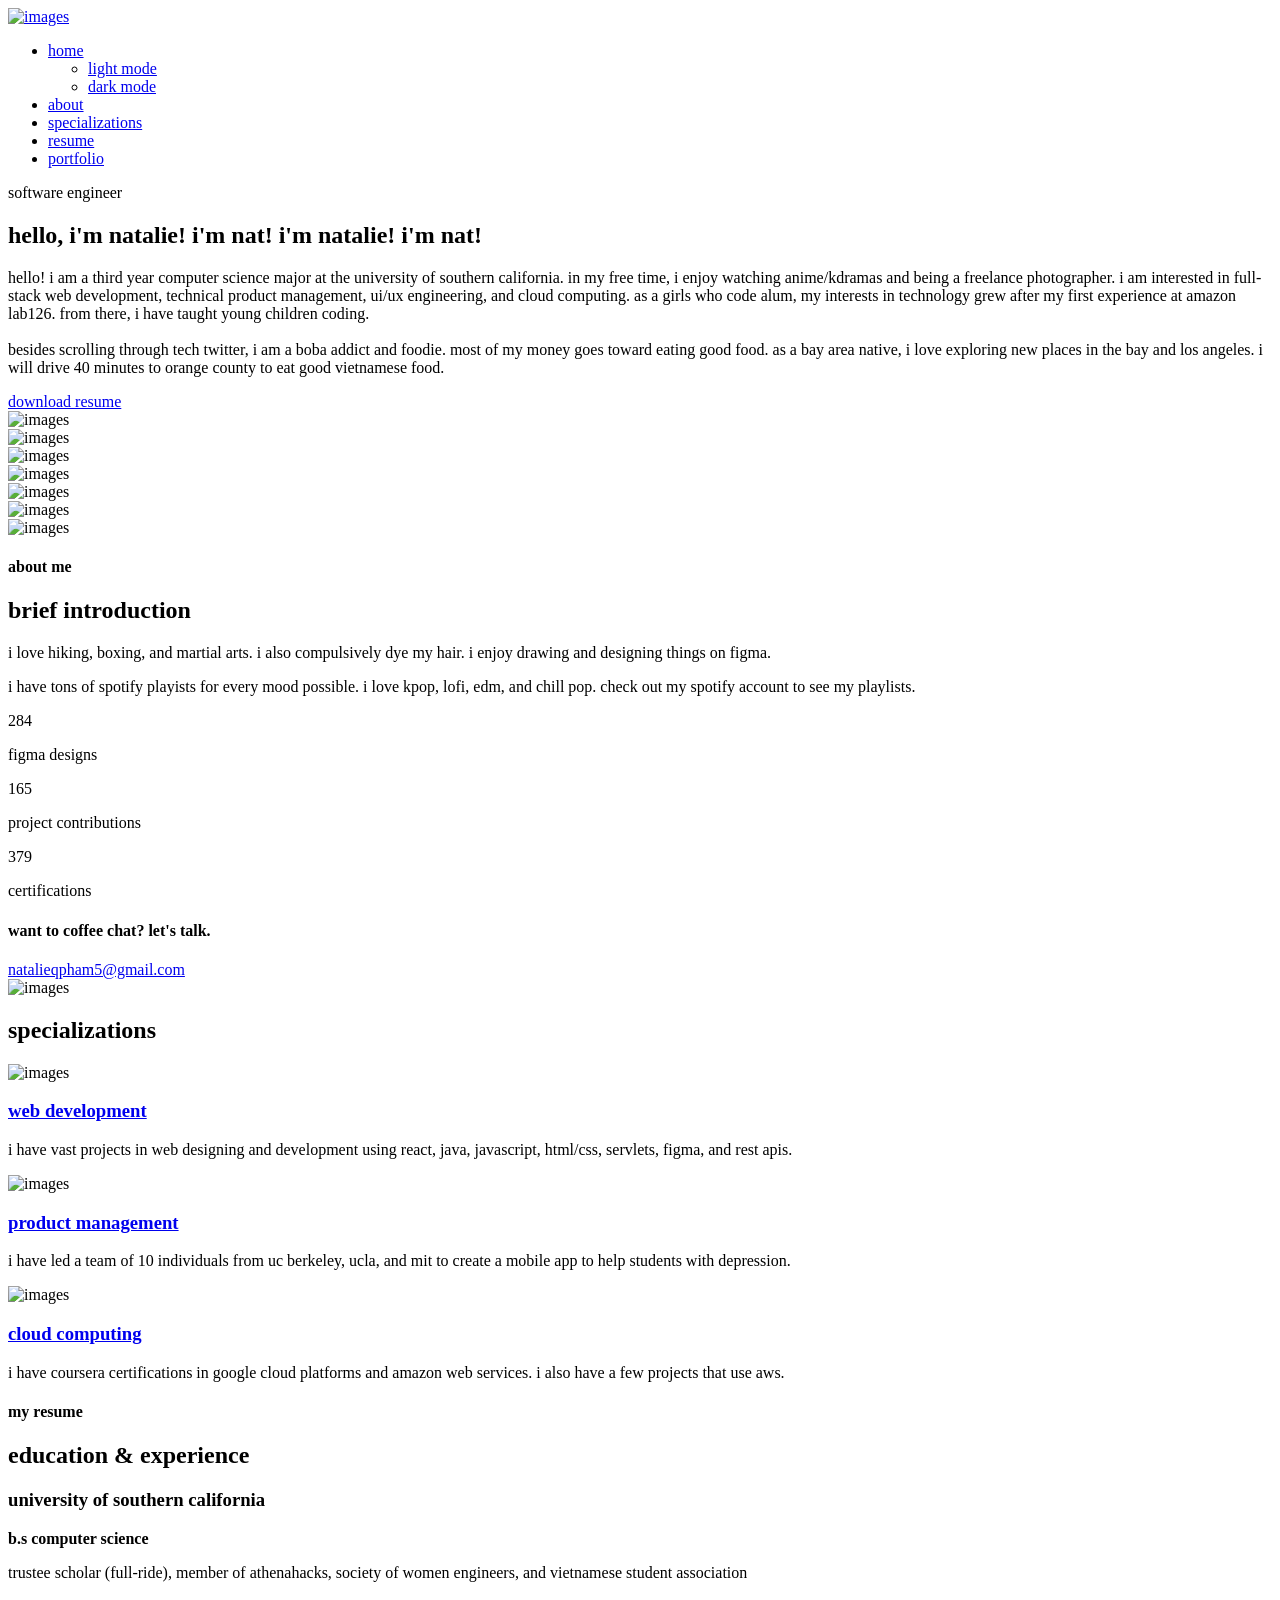
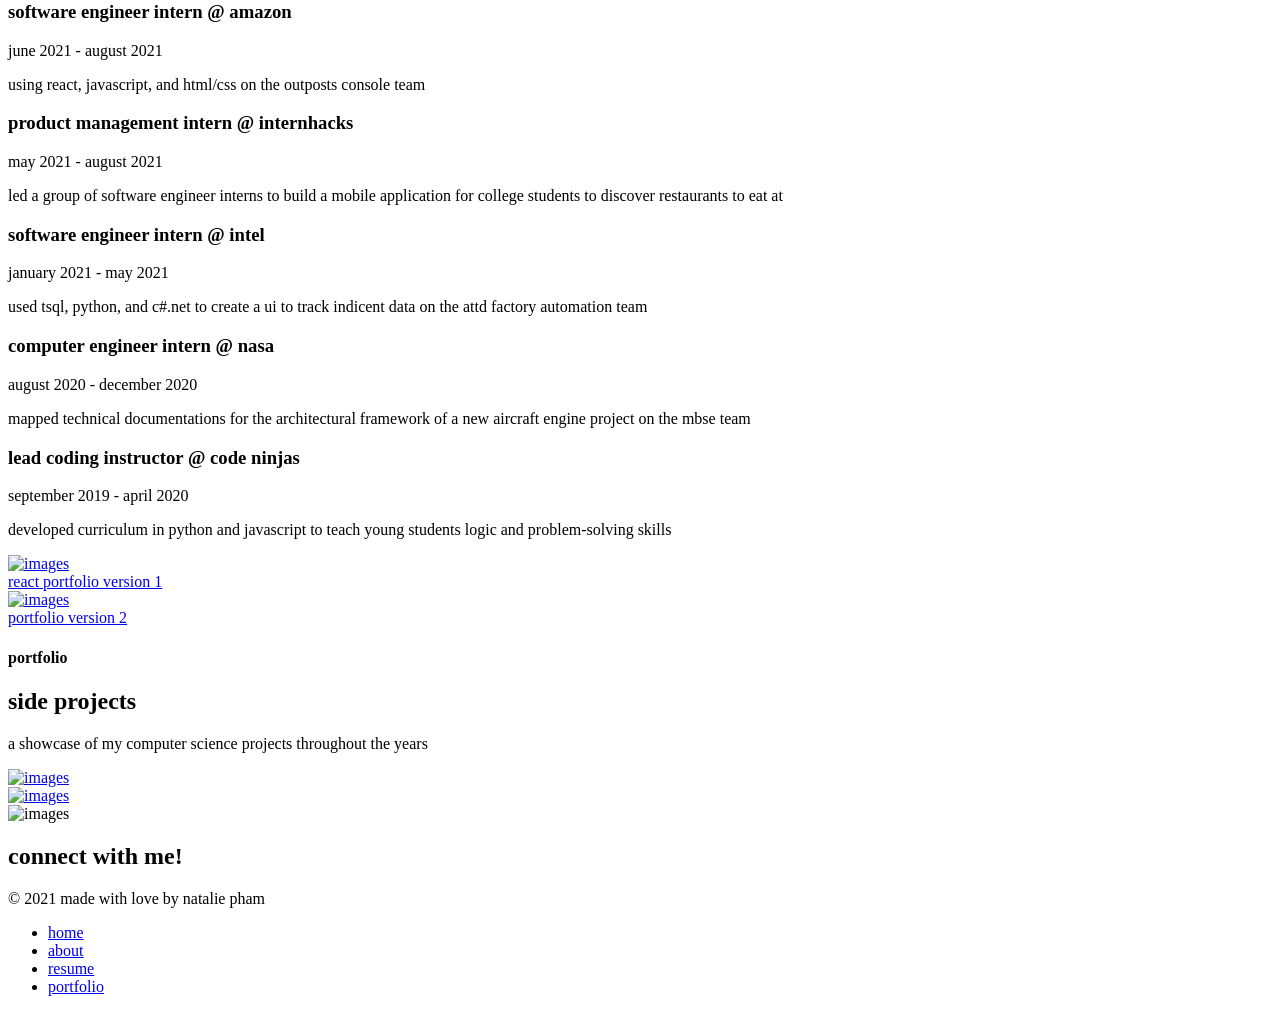
==== home4.html @ e9042e97 "Add files via upload" ====
<!DOCTYPE html>
<html lang="zxx">
<head>
    <meta charset="UTF-8">
    <title>natalie pham</title>

    <!-- Mobile Specific Metas-->
    <meta name="viewport" content="width=device-width, initial-scale=1, maximum-scale=1">
    
    <!-- Bootstrap-->
    <link rel="stylesheet" href="stylesheet/bootstrap.css">

    <!-- Template Style-->
    <link rel="stylesheet" href="stylesheet/font-awesome.css">
    <link rel="stylesheet" href="stylesheet/owl.theme.default.min.css">
    <link rel="stylesheet" href="stylesheet/owl.carousel.min.css">
    <link rel="stylesheet" href="stylesheet/animate.css">
    <link rel="stylesheet" href="stylesheet/icomoon.css">
    <link rel="stylesheet" href="stylesheet/jquery.pagepiling.css">
    <link rel="stylesheet" href="stylesheet/animation-text.css">
    <link rel="stylesheet" href="stylesheet/style.css">
    <link rel="stylesheet" href="stylesheet/shortcodes.css">
    <link rel="stylesheet" href="stylesheet/responsive.css">
    <link rel="stylesheet" href="stylesheet/mobile-menu.css">

    <link href="icon/favicon.ico" rel="shortcut icon">
</head>

<body class="counter-scroll background-wrap-home4 fixed counter-scroll home4 has-one-page">
    <div id="loading-overlay">
        <div class="loader"></div>
    </div>
    <div id="mobile-menu-overlay"></div>
    <header id="header" class="header header-style4 has-menu-model">
        <div class="container">
            <div class="flex-header d-flex justify-content-between align-items-center">
                <div id="logo" class="logo">
                    <a href="home4.html" title="Logo"><img src="images/logo/natalie.png" alt="images" data-width="122" data-height="34" data-retina="images/logo/natalie.png"></a>
                </div>
                <div dir="rtl" class="btn-menu mobile-header__menu-button">
                    <div class="line line-1"></div>
                    <div class="line line-2"></div>
                    <div class="line line-3"></div>
                    <div class="line line-4"></div>
                </div>
                <div class="content-menu d-lg-flex">
                    <div class="nav-wrap">
                        <nav id="mainnav" class="mainnav">
                            <ul class="menu ace-responsive-menu" data-menu-style="horizontal">
                                <li><a href="home4.html" class="active">home</a>
                                    <ul class="sub-menu">
                                        
                                        <li><a href="home3.html">light mode</a></li>
                                        <li><a href="home4.html" class="active">dark mode</a></li>
                                    </ul>
                                </li>
                                <li><a href="#about" class="click-model">about</a></li>
                                <li><a href="#services" class="click-model">specializations</a></li>
                                <li><a href="#resume" class="click-model">resume</a></li> 
                                <li><a href="#portfolio" class="click-model">portfolio</a></li>
                                
                            </ul>
                        </nav>
                    </div>
                </div>
                <div class="socials-list-hd s3 hv2">
                    <a href="https://www.linkedin.com/in/nataliepham25/"><i class="fa fa-linkedin" aria-hidden="true"></i></a>
                    <a href="https://github.com/nataliepham25"><i class="fa fa-github" aria-hidden="true"></i></a>
                    <a href="https://twitter.com/natotodoroki"><i class="fa fa-twitter" aria-hidden="true"></i></a>
                </div>
            </div>
        </div>
    </header><!-- header -->

    <div id="content" class="content">
        <div class="homepage-personal">            
            <section class="banner-section s4 two-home" id="home">
                <div class="container">
                    <div class="content-text position-relative">
                        <div class="animate-element wow delay5 fadeInDown" data-wow-delay="0.3s">
                            <div class="tag color-d1 lt-sp53 mg-b34">software engineer</div>

                            <h1 class="cd-headline clip is-full-width title color-d11 mg-b41">
                                <span>hello, </span>
                                <span class="cd-words-wrapper color-d6">
                                    <b class="is-visible">i'm natalie!</b>
                                    <b>i'm nat!</b>
                                    <b>i'm natalie!</b>
                                    <b>i'm nat!</b>
                                </span>
                            </h1>


                            <p class="color-d13 lt-sp02 mg-b51">
                                hello! i am a third year computer science major at the university of southern california. in my free time, i enjoy watching anime/kdramas and being a freelance photographer. 
                                i am interested in full-stack web development, technical product management, ui/ux engineering, and cloud computing. as a girls who code alum, my interests in technology
                                grew after my first experience at amazon lab126. from there, i have taught young children coding. 
                                <br>
                                <br>

                                besides scrolling through tech twitter, i am a boba addict and foodie. most of my money goes toward eating good food. as a bay area native, i love exploring new places in the bay
                                and los angeles. i will drive 40 minutes to orange county to eat good vietnamese food.
                            </p>
                        </div>
                        <div class="animate-element wow delay5 fadeInUp" data-wow-delay="0.3s">
                            <div class="fl-btn btn-general color-s2 btn-hv-border">
                                <a href="Natalie_Pham_Resume.pdf" class="f-w500 color-d6 border-corner5 lt-sp01 text-two">download resume</a>
                            </div>
                        </div>
                    </div>
                    <div class="featured-post border-corner-bl">
                        <img src="images/section/47.jpg" alt="images">
                        <div class="site-list has-border text-center animate-element wow delay5 fadeInUp" data-wow-delay="0.3s">
                            <a href="#" class="bg-s1"><i class="fa fa-twitter" aria-hidden="true"></i></a>
                            <a href="#" class="bg-s2"><i class="fa fa-behance" aria-hidden="true"></i></a>
                            <a href="#" class="bg-s3"><span class="icon-dribble"></span></a>
                        </div>
                    </div>
                </div>
                
            </section><!-- banner-section -->

            <section class="about-me t2 s3 shape-am position-relative" id="about">
                <div class="section-icons">
                    <div class="shape-one"><img src="images/testimonial/01.png" alt="images"></div>
                    <div class="shape-two"><img src="images/testimonial/02.png" alt="images"></div>
                    <div class="shape-three"><img src="images/testimonial/03.png" alt="images"></div>
                    <div class="shape-four"><img src="images/testimonial/04.png" alt="images"></div>
                    <div class="shape-five"><img src="images/testimonial/05.png" alt="images"></div>
                    <div class="shape-six"><img src="images/testimonial/06.png" alt="images"></div>
                </div>
                <div class="container">
                    <div class="row position-relative">
                        <div class="col-lg-7 animate-element wow delay5 fadeInDown">
                            <div class="flat-title t2">
                                <h4 class="sub-title mg-b22">about me</h4>
                                <h2 class="title-section color-d11 mg-b41">brief introduction</h2>
                                <div class="description">
                                    <p class="color-d13 lt-sp01">
                                        i love hiking, boxing, and martial arts. i also compulsively dye my hair. i enjoy drawing and designing things on figma.
                                    </p>
                                    <p class="color-d13 lt-sp01">
                                        i have tons of spotify playists for every mood possible. i love kpop, lofi, edm, and chill pop. check out my spotify account to see my playlists.
                                    </p>
                                </div>
                            </div>
                        </div>
                        <div class="fact">
                            <div class="d-md-flex mg-b40">
                                <div class="col-left">
                                    <div class="f-item color-s2 counter mg-f-item1">
                                        <div class="counter-box bg-s2 d-flex justify-content-center align-items-center">
                                            <div class="inner">
                                                <span class="numb-count" data-from="0" data-to="20" data-speed="2000" data-inviewport="yes">284</span>
                                                <p class="color-d13">figma designs</p>
                                            </div>
                                        </div>
                                    </div>
                                     <div class="f-item color-s3 counter mg-f-item2">
                                        <div class="counter-box bg-s2 d-flex justify-content-center align-items-center">
                                            <div class="inner">
                                                <span class="numb-count" data-from="0" data-to="50" data-speed="2000" data-inviewport="yes">165</span>
                                                <p class="color-d13">project contributions</p>
                                            </div>
                                        </div>
                                    </div>
                                </div>  
                                <div class="col-right">
                                    <div class="f-item color-s4 counter mg-f-item3">
                                        <div class="counter-box bg-s2 d-flex justify-content-center align-items-center">
                                            <div class="inner">
                                                <span class="numb-count" data-from="0" data-to="11" data-speed="2000" data-inviewport="yes">379</span>
                                                <p class="color-d13">certifications</p>
                                            </div>
                                        </div>
                                    </div>
                                </div>
                            </div>
                            <div class="btn-contact bg-s2 text-center">
                                <h4 class="title color-d11">want to coffee chat? let's talk.</h4>
                                <a href="#" class="email color-s2 color-d15">natalieqpham5@gmail.com</a>
                            </div>
                        </div>
                    </div>
                </div>
                <div class="featured-post animate-element wow delay5 fadeInUp" data-wow-delay="0.5s">
                    <img src="images/section/51.png" alt="images">
                </div>
            </section><!-- about-me -->
     
            <section class="experienced s3" id="services">
                <div class="container">
                    <div class="background-inner bg-s2">
                        <div class="flat-title animate-element wow delay5 fadeInDown" data-wow-delay="0.5s">
                            <h2 class="title-section color-d11 mg-b44 text-center">specializations</h2>
                        </div>
                        <div class="row animate-element wow delay5 fadeInUp" data-wow-delay="0.5s">
                            <div class="col-lg-4">
                                <div class="iconbox-s2">
                                    <div class="featured-post mg-b43"><img src="images/section/20.png" alt="images"></div>
                                    <h3 class="title mg-b21"><a href="#" class="color-d11">web development</a></h3>
                                    <p class="color-d13">
                                        i have vast projects in web designing and development using react, java, javascript, html/css, servlets, figma, and rest apis. 
                                    </p>
                                </div>
                            </div>
                            <div class="col-lg-4">
                                <div class="iconbox-s2 active">
                                    <div class="featured-post mg-b42"><img src="images/section/21.png" alt="images"></div>
                                    <h3 class="title mg-b21"><a href="#" class="color-d11">product management</a></h3>
                                    <p class="color-d13">
                                        i have led a team of 10 individuals from uc berkeley, ucla, and mit to create a mobile app to help students with depression.
                                    </p>
                                </div>
                            </div>
                            <div class="col-lg-4">
                                <div class="iconbox-s2">
                                    <div class="featured-post mg-b40"><img src="images/section/22.png" alt="images"></div>
                                    <h3 class="title mg-b21"><a href="#" class="color-d11">cloud computing</a></h3>
                                    <p class="color-d13">
                                        i have coursera certifications in google cloud platforms and amazon web services. i also have a few projects that use aws.
                                    </p>
                                </div>
                            </div>
                        </div>
                    </div>
                </div>
            </section><!-- experienced -->                   
        
        <!-- get-project -->
                          
            <section class="flat-education s3 position-relative" id="resume">
                <div class="container">
                    <div class="flat-title t2 animate-element wow delay5 fadeInDown" data-wow-delay="0.5s">
                        <h4 class="sub-title mg-b13">my resume</h4>
                        <h2 class="title-section color-d11">education & experience</h2>
                    </div>



                    <div class="animate-element delay5 fadeInDown" data-wow-delay="0.5s">
                        <div class="padding-bottom">
                            <div class="row">
                                <div class="col-lg-4 last-col animate-element wow delay5 fadeIn" data-wow-delay="0.3s">
                                    <div class="experience-box t3">
                                        <div class="box-inner">
                                            <h3 class="f-info bg-s2 color-d6">university of southern california</h3>
                                            <div class="exp-wrap">
                                                <div class="s-info color-d11 mg-b11"><b>b.s computer science</b></div>
                                                <p class="color-d13">
                                                    trustee scholar (full-ride), member of athenahacks, society of women engineers, and vietnamese student association 
                                                </p>
                                            </div>
                                        </div>
                                    </div>
                                </div>
                                <div class="col-lg-4 last-col animate-element wow delay5 fadeIn" data-wow-delay="0.5s">
                                    <div class="experience-box experience-box-line t3">
                                        <div class="box-inner">
                                            <h3 class="f-info bg-s2 color-d6">software engineer intern @ amazon</h3>
                                            <div class="exp-wrap">
                                                <div class="s-info color-d11 mg-b11"> june 2021 - august 2021</div>
                                                <p class="color-d13">
                                                    using react, javascript, and html/css on the outposts console team
                                                </p>
                                            </div>
                                        </div>
                                    </div>
                                </div>
                                <div class="col-lg-4 last-col animate-element wow delay5 fadeIn" data-wow-delay="0.7s">
                                    <div class="experience-box t3">
                                        <div class="box-inner">
                                            <h3 class="f-info bg-s2 color-d6">product management intern @ internhacks</h3>
                                            <div class="exp-wrap">
                                                <div class="s-info color-d11 mg-b11">may 2021 - august 2021</div>
                                                <p class="color-d13">
                                                    led a group of software engineer interns to build a mobile application for college students to discover restaurants to eat at
                                                </p>
                                            </div>
                                        </div>
                                    </div>
                                </div>
                            </div>
                        </div>
                        <div class="row">
                            <div class="col-lg-4 last-col animate-element wow delay5 fadeIn" data-wow-delay="0.8s">
                                <div class="experience-box experience-box-line t3">
                                    <div class="box-inner">
                                        <h3 class="f-info bg-s2 color-d6">software engineer intern @ intel </h3>
                                        <div class="exp-wrap">
                                            <div class="s-info color-d11 mg-b11">  january 2021 - may 2021</div>
                                            <p class="color-d13">
                                                used tsql, python, and c#.net to create a ui to track indicent data on the attd factory automation team 
                                            </p>
                                        </div>
                                    </div>
                                </div>
                            </div>
                            <div class="col-lg-4 last-col animate-element wow delay5 fadeIn" data-wow-delay="1s">
                                <div class="experience-box experience-box-line t3">
                                    <div class="box-inner">
                                        <h3 class="f-info bg-s2 color-d6">computer engineer intern @ nasa</h3>
                                        <div class="exp-wrap">
                                            <div class="s-info color-d11 mg-b11">august 2020 - december 2020                                            </div>
                                            <p class="color-d13">
                                                mapped technical documentations for the architectural framework of a new aircraft engine project on the mbse team 
                                            </p>
                                        </div>
                                    </div>
                                </div>
                            </div>
                            <div class="col-lg-4 last-col animate-element wow delay5 fadeIn" data-wow-delay="1.2s">
                                <div class="experience-box t3">
                                    <div class="box-inner">
                                        <h3 class="f-info bg-s2 color-d6">lead coding instructor @ code ninjas</h3>
                                        <div class="exp-wrap">
                                            <div class="s-info color-d11 mg-b11">september 2019 - april 2020 </div>
                                            <p class="color-d13">
                                                developed curriculum in python and javascript to teach young students logic and problem-solving skills 
                                            </p>
                                        </div>
                                    </div>
                                </div>
                            </div>
                        </div>
                    </div>
                </div>
            </section><!-- flat-education -->
                                          
            <section class="flat-case-study s3" id="portfolio">
                <div class="container">
                    <div class="d-md-flex">
                        <div class="col-left animate-element wow delay5 fadeInDown" data-wow-delay="0.5s">
                            <div class="image-link t2">
                                <div class="featured-post">
                                    <a href="www.nqpham.me/natalie-portfolio"><img src="images/section/portfolio.png" alt="images"></a>
                                </div>
                                <div class="portfolio-template-link text-center">
                                    <a href="https://www.nqpham.me/natalie-portfolio/" class="text-white">react portfolio version 1</a>
                                </div>
                            </div>
                            <div class="image-link t2">
                                <div class="featured-post">
                                    <a href="#"><img src="images/section/version2.png" alt="images"></a>
                                </div>
                            </div>
                            <div class="fl-btn text-center"> 
                                <a href="home4.html" class="f-w500">portfolio version 2</a>
                            </div>
                        </div>
                        <div class="flat-spacer" data-desktop="0" data-mobile="100" data-smobile="100"></div>
                        <div class="col-right animate-element wow delay5 fadeInUp" data-wow-delay="0.5s">
                            <div class="flat-title t2 mg-b60">
                                <h4 class="sub-title mg-b13">portfolio</h4>
                                <h2 class="title-section color-d11 mg-b20">side projects</h2>
                                <p class="color-d13">
                                  a showcase of my computer science projects throughout the years
                                </p>
                            </div>
                            <div class="pd-right">
                                <div class="image-link t2">
                                    <div class="featured-post">
                                        <a href="https://github.com/nataliepham25/omegaLift"><img src="images/section/papaSquat.png" alt="images"></a>
                                    </div>
                                </div>
                                <div class="image-link t2">
                                    <div class="featured-post">
                                        <a href="https://github.com/nataliepham25/monsters-rolodex"><img src="images/section/monster-rolodex.jpg" alt="images"></a>
                                    </div>
                                </div>
                            </div>
                        </div>
                    </div>
                </div>
            </section><!-- flat-case-study -->
      <!---
            <section class="testimonial t2 s2 bg-s2 position-relative" id="testimonial">
                <div class="background-right bg-cl3">
                    <div class="text-testimonial color-d18">Testimonial</div>
                </div>
                <div class="background-transparent bg-cl5"></div>
                <div class="container d-lg-flex">
                    <div class="col-left animate-element wow delay5 fadeInDown" data-wow-delay="0.5s">
                        <div class="flat-spacer" data-desktop="4" data-mobile="0" data-smobile="0"></div>
                        <div class="wrap-box bg-cl1 position-relative">
                            <div class="featured-post mg-b27"><img src="images/blog/11.jpg" alt="images"></div>
                            <div class="images-list d-flex justify-content-between">
                                <img src="images/blog/04.jpg" alt="images">
                                <img src="images/blog/09.jpg" alt="images">
                                <img src="images/blog/10.jpg" alt="images">
                            </div>
                            <div class="quote"><img src="images/testimonial/09.png" alt="images"></div>
                        </div>
                    </div>
                    <div class="col-right animate-element wow delay5 fadeInUp" data-wow-delay="0.5s">
                        <div class="flat-spacer" data-desktop="0" data-mobile="100" data-smobile="100"></div>
                        <div class="flat-title t2">
                            <h4 class="sub-title mg-b13">Testimonial</h4>
                            <h2 class="title-section color-d11 mg-b20">Client Brief</h2>
                        </div>
                        <div class="slider-drop-apps custom-dot dot-s1 none-nav-default mg-dots-s3">
                            <div class="flat-carousel-box data-effect clearfix" data-gap="0" data-column="1" data-column2="1" data-column3="1" data-column4="1" data-column5="1" data-dots="true" data-auto="false" data-nav="false" data-loop="true">
                                <div class="owl-carousel">
                                    <div class="client-info">
                                        <p class="color-d13">
                                            “Excellent design, great communication, fast turnaround of revisions. I had a clear vision of what I wanted. Ranaroy did not just deliver it he a improved upon it substantially. Recommended!”
                                        </p>
                                        <div class="client-detail color-d13">
                                            <span class="color-d6 f-w500">Davin Heily</span> at CEO Brisben
                                        </div>
                                    </div>
                                    <div class="client-info">
                                        <p class="color-d13">
                                            “Excellent design, great communication, fast turnaround of revisions. I had a clear vision of what I wanted. Ranaroy did not just deliver it he a improved upon it substantially. Recommended!”
                                        </p>
                                        <div class="client-detail color-d13">
                                            <span class="color-d6 f-w500">Davin Heily</span> at CEO Brisben
                                        </div>
                                    </div>
                                    <div class="client-info">
                                        <p class="color-d13">
                                            “Excellent design, great communication, fast turnaround of revisions. I had a clear vision of what I wanted. Ranaroy did not just deliver it he a improved upon it substantially. Recommended!”
                                        </p>
                                        <div class="client-detail color-d13">
                                            <span class="color-d6 f-w500">Davin Heily</span> at CEO Brisben
                                        </div>
                                    </div>
                                </div>
                            </div>
                        </div>
                    </div>
                </div>
            </section>
            <!-- testimonial -->  
            

            <section class="get-project s4">
                <div class="container">
                    <div class="row">
                        <div class="col-lg-6">
                            <div class="featured-post animate-element wow delay5 fadeZooming" data-wow-delay="0.5s">
                                <img src="images/section/profilepic.jpg" width = "200" height = "70" alt="images">
                            </div>
                        </div>
                        <div class="col-lg-6">
                            <div class="content-inner animate-element wow delay5 fadeInUp" data-wow-delay="0.5s">
                                <h2 class="title mg-b14 color-d11">connect with me!</h2>
                                <div class="site-list has-border">
                                    <a href="#" class="bg-s1"><i class="fa fa-twitter" aria-hidden="true"></i></a>
                                    <a href="#" class="bg-s2"><i class="fa fa-linkedin" aria-hidden="true"></i></a>
                                    <a href="#" class="bg-s3"><span class="fa fa-github" aria-hidden = "true"></span></a>
                                </div>
                            </div>
                        </div>
                    </div>
                </div>
            </section>


            <!--<div class="tf-modal-content justify-content-end"> 
                <footer id="footer" class="footer footer-s4">
                    <div class="container">
                        <div id="footer-widget" class="footer-widget-s3 border-bottom-s2 position-relative">
                            <h3 class="widget-title larger lt-sp06 text-white text-center">Let’s try me!</h3>
                            <div class="site-list site-list-center text-center">
                                <a href="#" class="bg-s1"><i class="fa fa-twitter" aria-hidden="true"></i></a>
                                <a href="#" class="bg-s2"><i class="fa fa-behance" aria-hidden="true"></i></a>
                                <a href="#" class="bg-s3"><span class="icon-dribble"></span></a>
                            </div>
                        </div>
                    </div>
                -->
                    <div id="bottom" class="bottom-s3">
                        <div class="container">
                            <div class="row">
                                <div class="col-lg-4">
                                    <div class="copyright lt-sp02">
                                       © 2021 made with love by natalie pham
                                    </div>
                                </div>
                                <div class="col-lg-6">
                                    <ul class="widget-nav-menu color-s2">
                                        <li><a href="#">home</a></li>
                                        <li><a href="#">about</a></li>
                                        <li><a href="#">resume</a></li>
                                        <li><a href="#">portfolio</a></li>
                                    </ul>
                                </div>
                                <div class="col-lg-2">
                                    <div class="socials-list color-s2">
                                        <a href="https://www.linkedin.com/in/nataliepham25/"><i class="fa fa-linkedin" aria-hidden="true"></i></a>
                                        <a href="https://github.com/nataliepham25"><i class="fa fa-github" aria-hidden="true"></i></a>
                                        <a href="https://twitter.com/natotodoroki"><i class="fa fa-twitter" aria-hidden="true"></i></a>
                                    </div>
                                </div>
                            </div>
                        </div>
                    </div>
                </footer><!-- footer -->
            </div>
            
        </div>
    </div><!-- content -->
    <a id="scroll-top"></a>

    <script src="javascript/jquery.min.js"></script>
    <script src="javascript/plugins.js"></script>
    <script src="javascript/jquery-ui.js"></script>
    <script src="javascript/owl.carousel.min.js"></script>
    <script src="javascript/jquery.pagepiling.min.js"></script>
    <script src="javascript/jquery.easy-pie-chart.js"></script>
    <script src="javascript/wow.min.js"></script>
    <script src="javascript/jquery-countTo.js"></script>
    <script src="javascript/animatedModal.min.js"></script>
    <script src="javascript/animation-text.js"></script>
    <script src="javascript/main.js"></script>
</body>
</html>
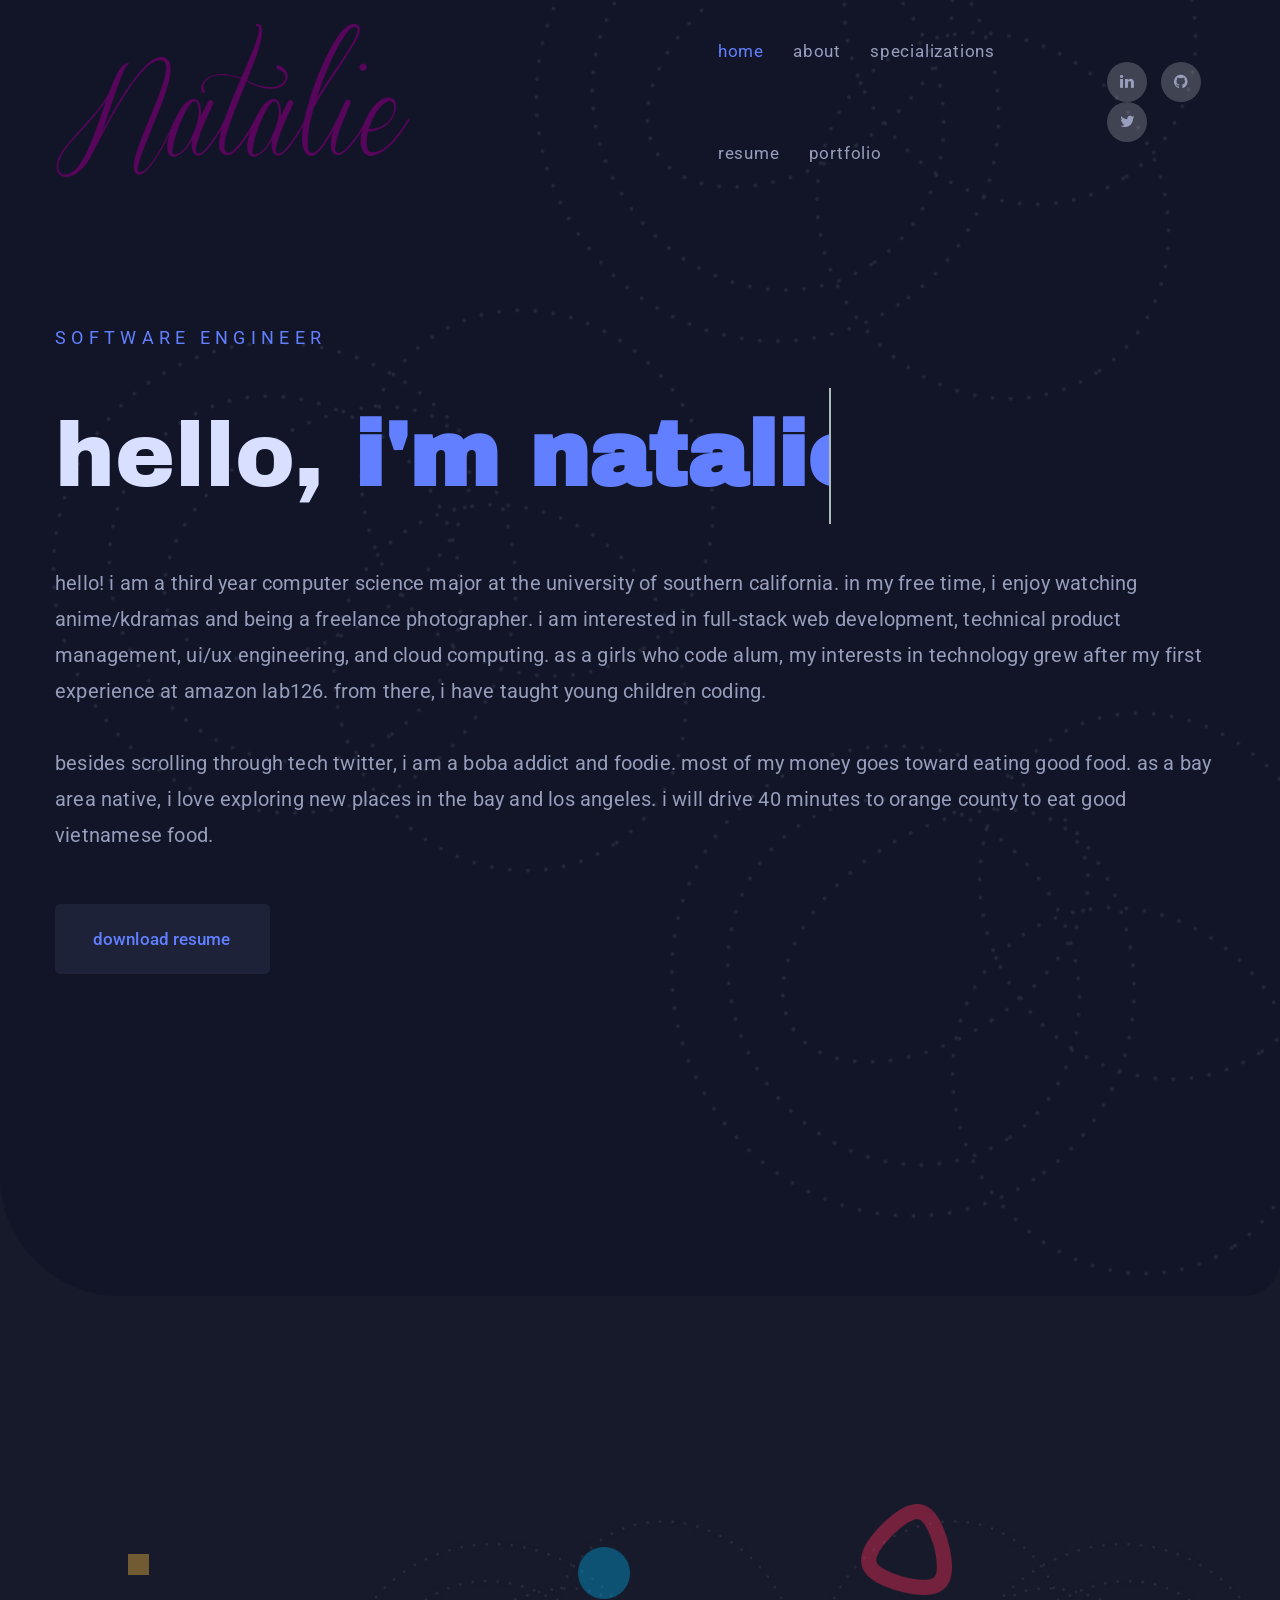
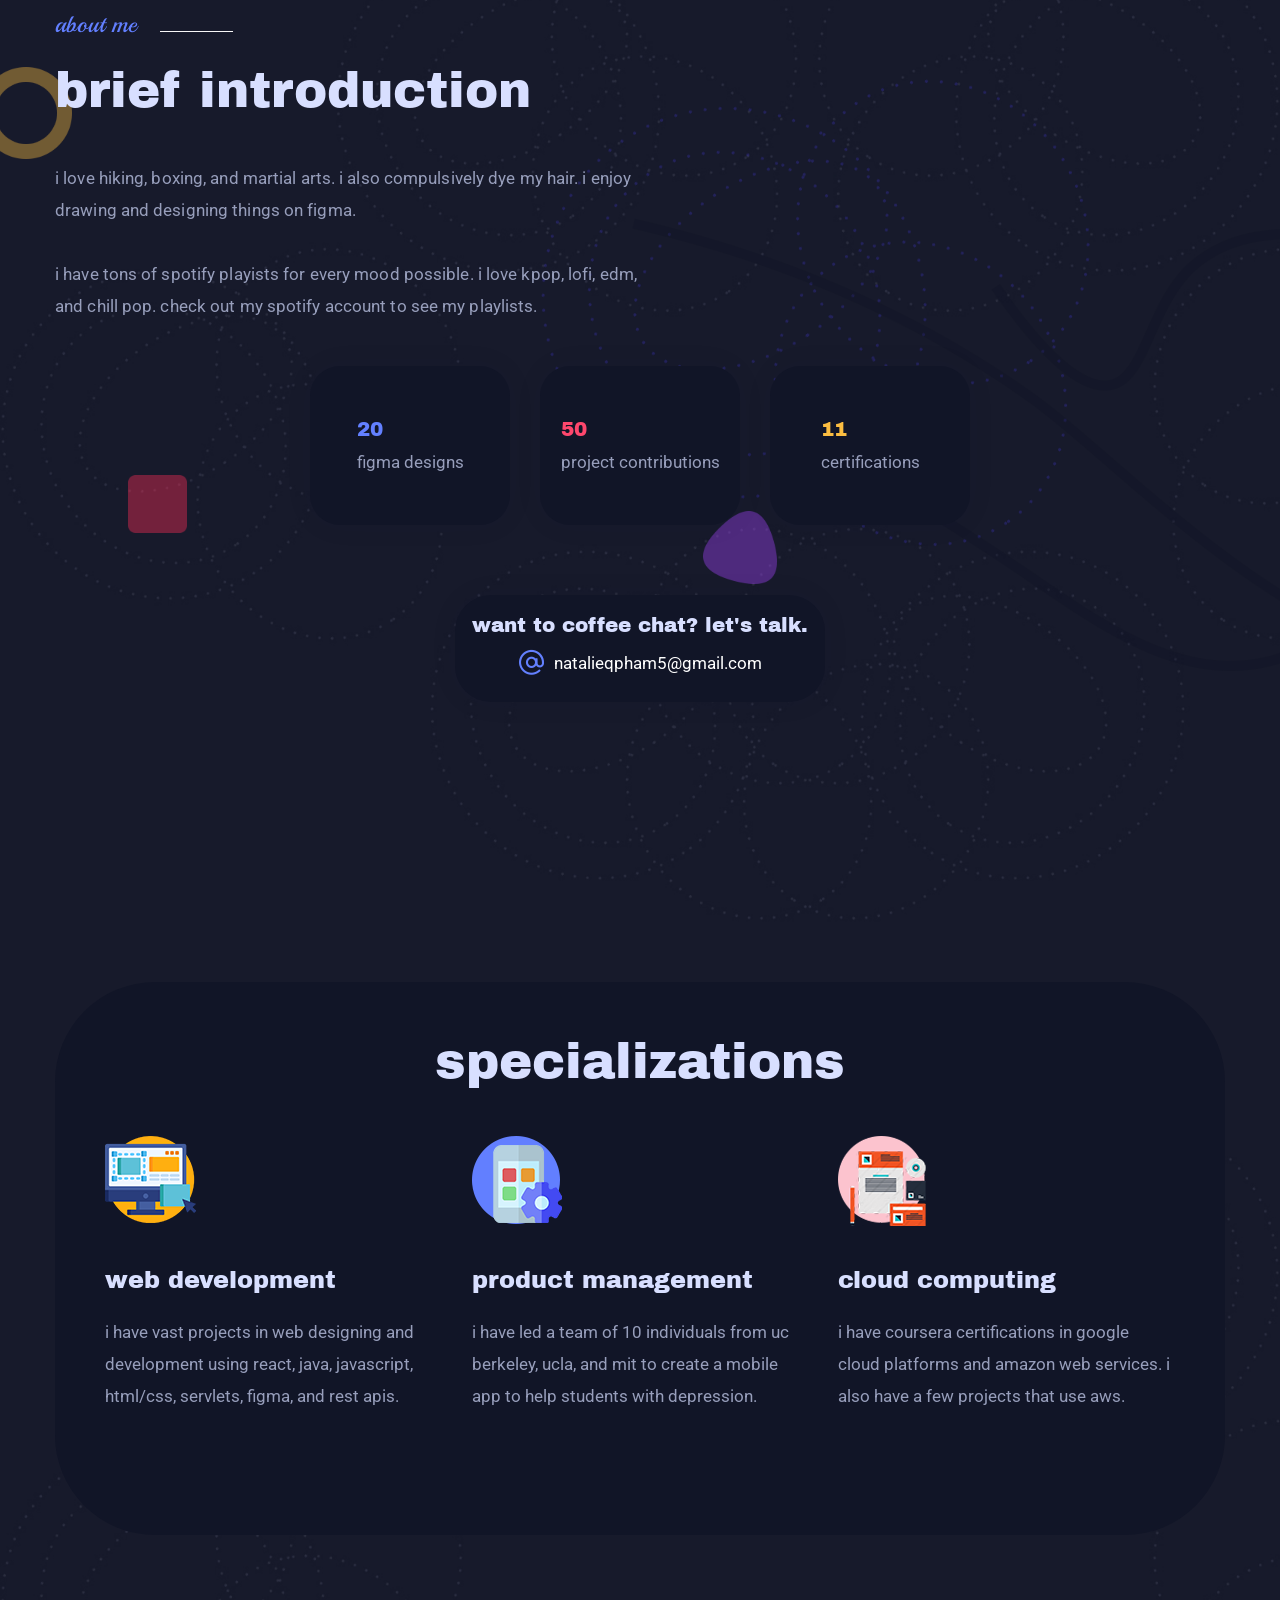
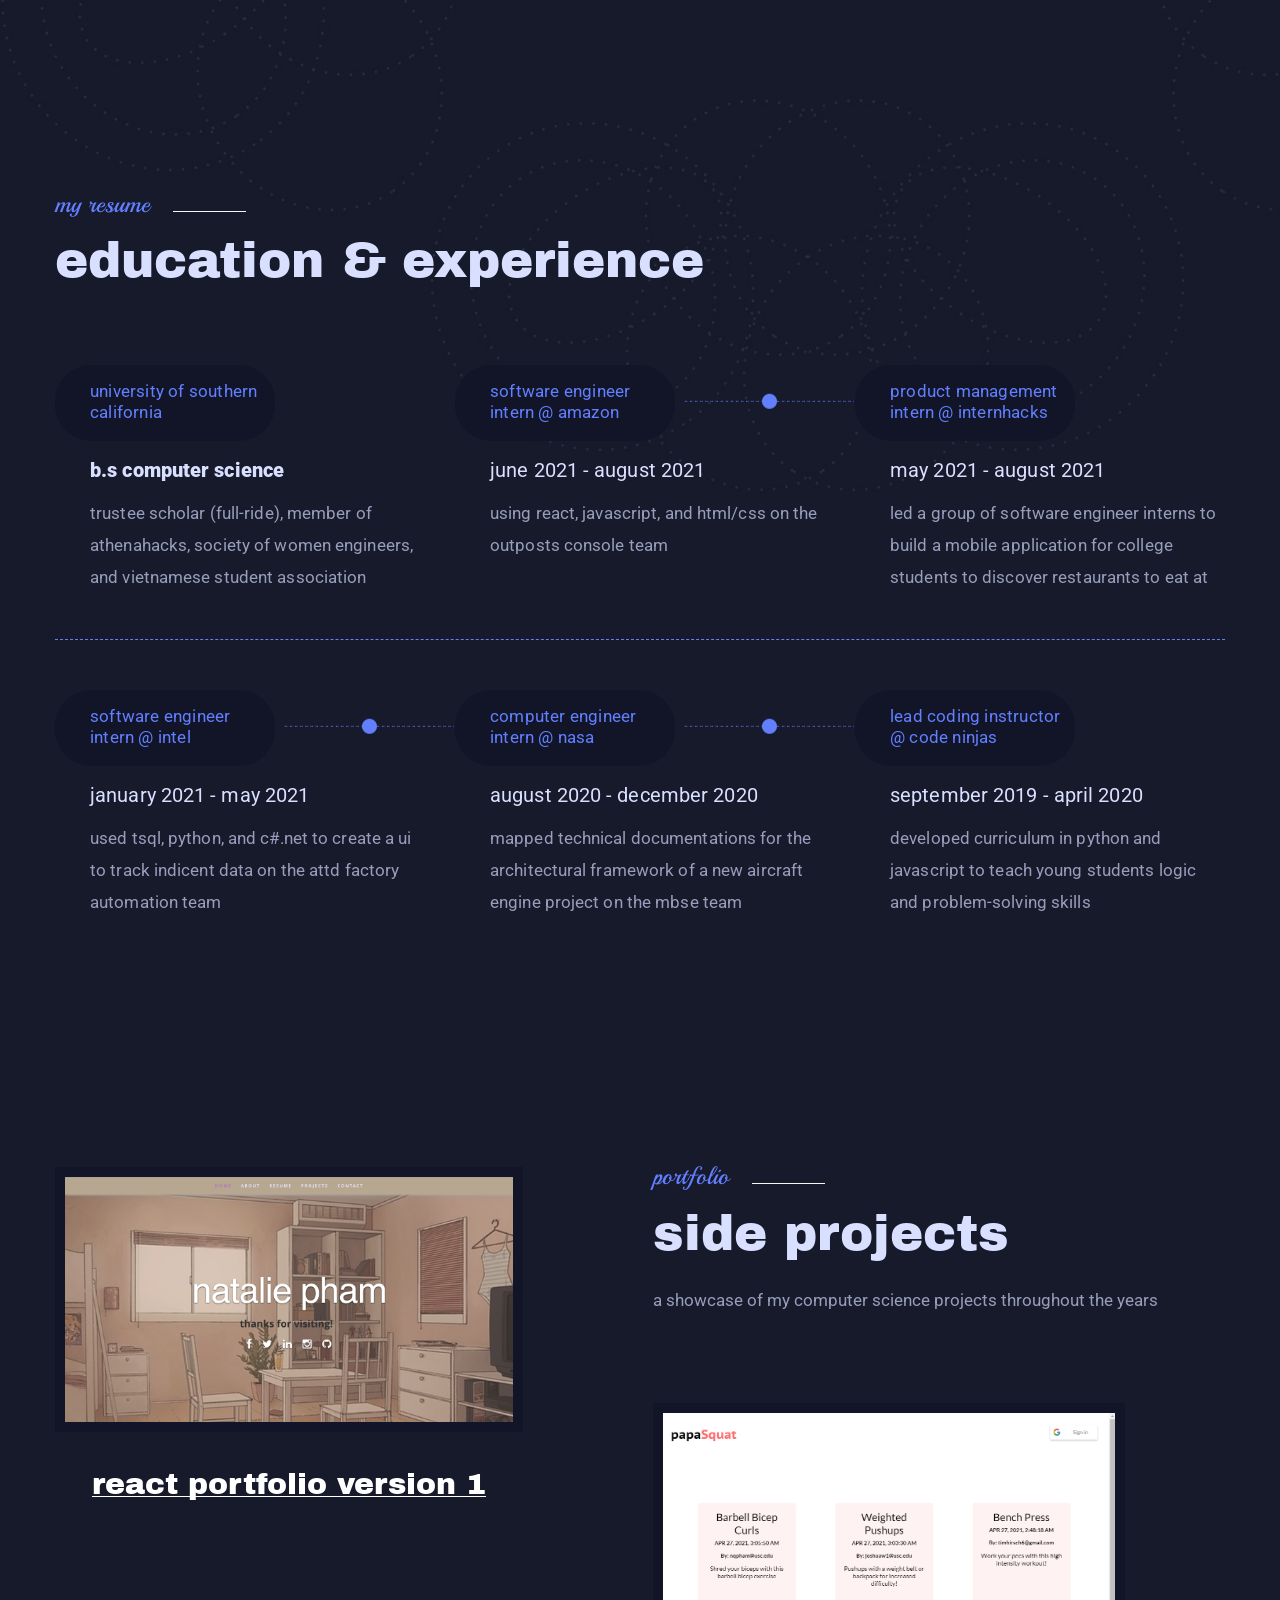
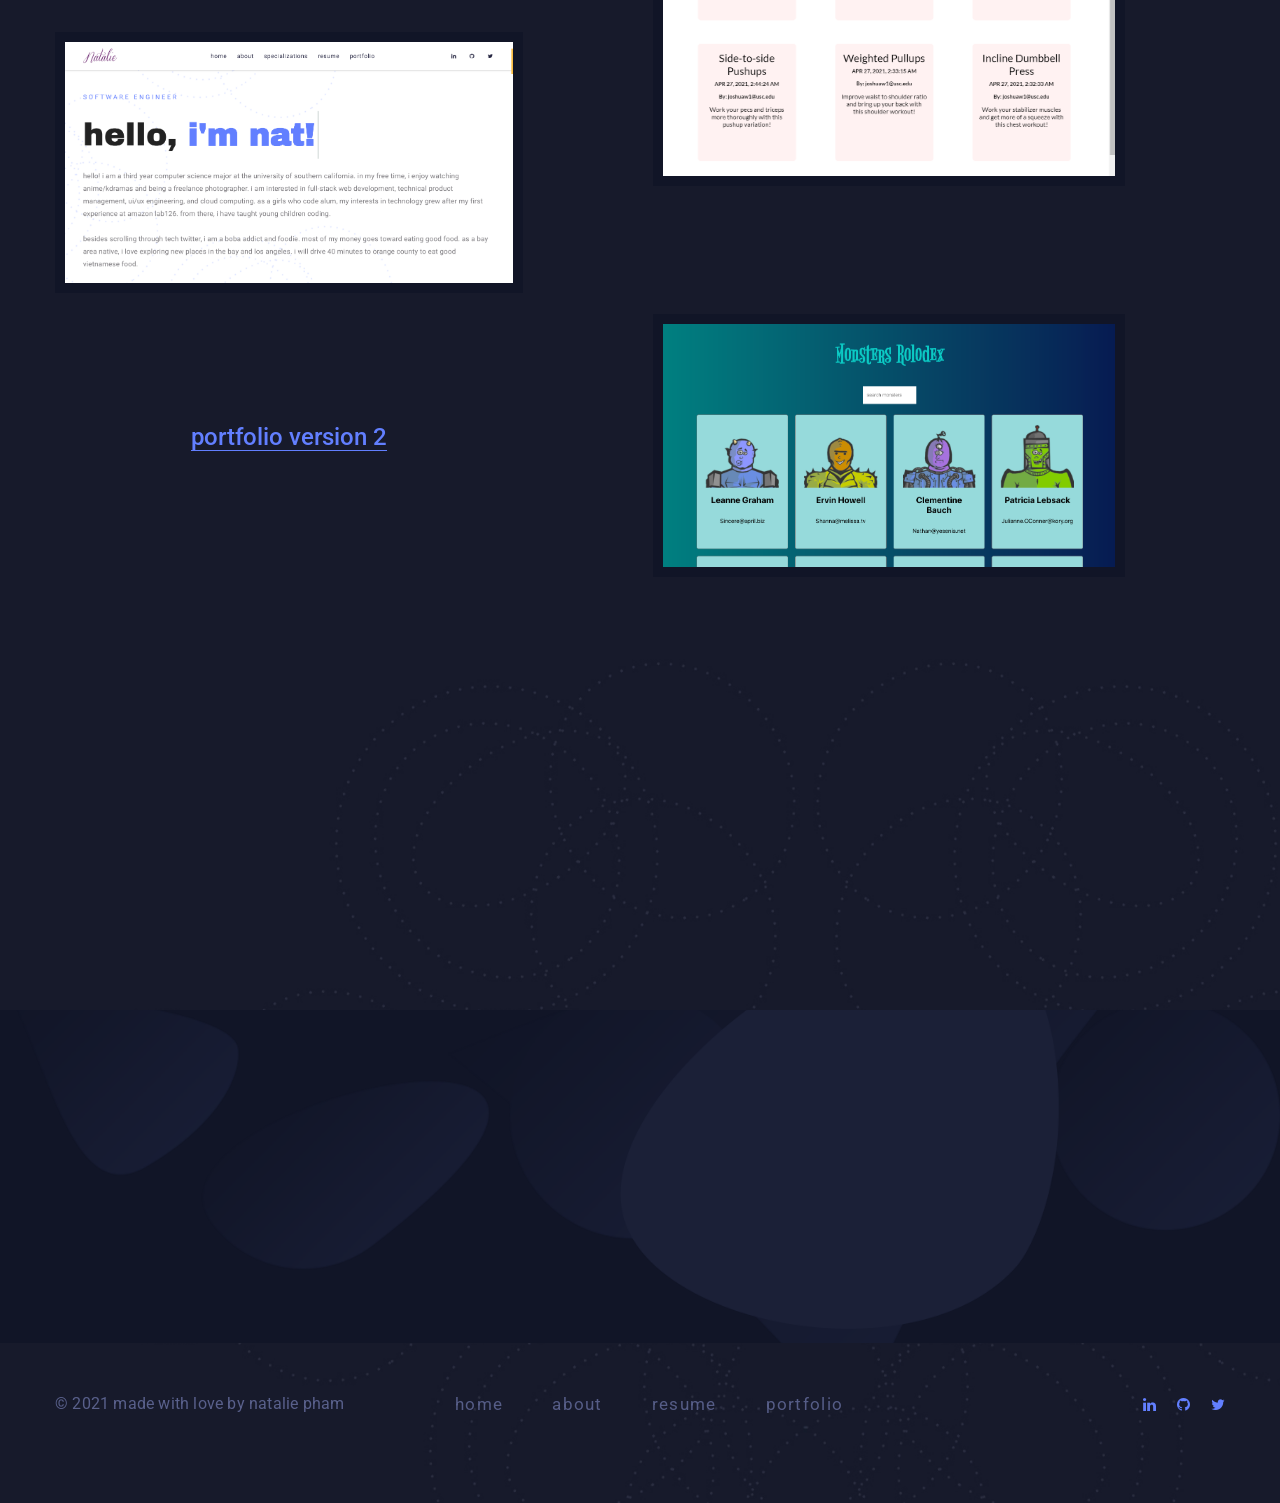
==== commit 2898ce05: "Update home4.html update home3 to index" ====
--- a/home4.html
+++ b/home4.html
@@ -50,7 +50,7 @@
                                 <li><a href="home4.html" class="active">home</a>
                                     <ul class="sub-menu">
                                         
-                                        <li><a href="home3.html">light mode</a></li>
+                                        <li><a href="index.html">light mode</a></li>
                                         <li><a href="home4.html" class="active">dark mode</a></li>
                                     </ul>
                                 </li>
@@ -515,4 +515,4 @@
     <script src="javascript/animation-text.js"></script>
     <script src="javascript/main.js"></script>
 </body>
-</html>+</html>
--- a/stylesheet/icomoon.css
+++ b/stylesheet/icomoon.css
@@ -0,0 +1,39 @@
+@font-face {
+  font-family: 'icomoon';
+  src:  url('../fonts/icomoon.eot?63mj1e');
+  src:  url('../fonts/icomoon.eot?63mj1e#iefix') format('embedded-opentype'),
+    url('../fonts/icomoon.ttf?63mj1e') format('truetype'),
+    url('../fonts/icomoon.woff?63mj1e') format('woff'),
+    url('../fonts/icomoon.svg?63mj1e#icomoon') format('svg');
+  font-weight: normal;
+  font-style: normal;
+  font-display: block;
+}
+
+[class^="icon-"], [class*=" icon-"] {
+  /* use !important to prevent issues with browser extensions that change fonts */
+  font-family: 'icomoon' !important;
+  speak: none;
+  font-style: normal;
+  font-weight: normal;
+  font-variant: normal;
+  text-transform: none;
+  line-height: 1;
+
+  /* Better Font Rendering =========== */
+  -webkit-font-smoothing: antialiased;
+  -moz-osx-font-smoothing: grayscale;
+}
+
+.icon-at:before {
+  content: "\e903";
+}
+.icon-brand:before {
+  content: "\e900";
+}
+.icon-designer:before {
+  content: "\e901";
+}
+.icon-dribble:before {
+  content: "\e902";
+}
--- a/stylesheet/animation-text.css
+++ b/stylesheet/animation-text.css
@@ -0,0 +1,1238 @@
+.cd-title {
+  position: relative;
+  height: 160px;
+  line-height: 230px;
+  text-align: center;
+}
+.cd-title h1 {
+  font-size: 2.4rem;
+  font-weight: 700;
+}
+@media only screen and (min-width: 768px) {
+  .cd-title {
+    line-height: 250px;
+  }
+}
+@media only screen and (min-width: 1170px) {
+  .cd-title {
+    height: 200px;
+    line-height: 300px;
+  }
+  .cd-title h1 {
+    font-size: 3rem;
+  }
+}
+
+.cd-intro {
+  width: 90%;
+  max-width: 768px;
+  text-align: center;
+}
+
+.cd-intro {
+  margin: 4em auto;
+}
+@media only screen and (min-width: 768px) {
+  .cd-intro {
+    margin: 5em auto;
+  }
+}
+@media only screen and (min-width: 1170px) {
+  .cd-intro {
+    margin: 6em auto;
+  }
+}
+
+.cd-headline {
+  font-size: 3rem;
+  line-height: 1.2;
+}
+@media only screen and (min-width: 768px) {
+  .cd-headline {
+    font-size: 4.4rem;
+    font-weight: 300;
+  }
+}
+@media only screen and (min-width: 1170px) {
+  .cd-headline {
+    font-size: 6rem;
+  }
+}
+
+.cd-words-wrapper {
+  display: inline-block;
+  position: relative;
+  text-align: left;
+}
+.cd-words-wrapper b {
+  display: inline-block;
+  position: absolute;
+  white-space: nowrap;
+  left: 0;
+  top: 0;
+}
+.cd-words-wrapper b.is-visible {
+  position: relative;
+}
+.no-js .cd-words-wrapper b {
+  opacity: 0;
+}
+.no-js .cd-words-wrapper b.is-visible {
+  opacity: 1;
+}
+
+/* -------------------------------- 
+
+xrotate-1 
+
+-------------------------------- */
+.cd-headline.rotate-1 .cd-words-wrapper {
+  -webkit-perspective: 300px;
+  -moz-perspective: 300px;
+  perspective: 300px;
+}
+.cd-headline.rotate-1 b {
+  opacity: 0;
+  -webkit-transform-origin: 50% 100%;
+  -moz-transform-origin: 50% 100%;
+  -ms-transform-origin: 50% 100%;
+  -o-transform-origin: 50% 100%;
+  transform-origin: 50% 100%;
+  -webkit-transform: rotateX(180deg);
+  -moz-transform: rotateX(180deg);
+  -ms-transform: rotateX(180deg);
+  -o-transform: rotateX(180deg);
+  transform: rotateX(180deg);
+}
+.cd-headline.rotate-1 b.is-visible {
+  opacity: 1;
+  -webkit-transform: rotateX(0deg);
+  -moz-transform: rotateX(0deg);
+  -ms-transform: rotateX(0deg);
+  -o-transform: rotateX(0deg);
+  transform: rotateX(0deg);
+  -webkit-animation: cd-rotate-1-in 1.2s;
+  -moz-animation: cd-rotate-1-in 1.2s;
+  animation: cd-rotate-1-in 1.2s;
+}
+.cd-headline.rotate-1 b.is-hidden {
+  -webkit-transform: rotateX(180deg);
+  -moz-transform: rotateX(180deg);
+  -ms-transform: rotateX(180deg);
+  -o-transform: rotateX(180deg);
+  transform: rotateX(180deg);
+  -webkit-animation: cd-rotate-1-out 1.2s;
+  -moz-animation: cd-rotate-1-out 1.2s;
+  animation: cd-rotate-1-out 1.2s;
+}
+
+@-webkit-keyframes cd-rotate-1-in {
+  0% {
+    -webkit-transform: rotateX(180deg);
+    opacity: 0;
+  }
+  35% {
+    -webkit-transform: rotateX(120deg);
+    opacity: 0;
+  }
+  65% {
+    opacity: 0;
+  }
+  100% {
+    -webkit-transform: rotateX(360deg);
+    opacity: 1;
+  }
+}
+@-moz-keyframes cd-rotate-1-in {
+  0% {
+    -moz-transform: rotateX(180deg);
+    opacity: 0;
+  }
+  35% {
+    -moz-transform: rotateX(120deg);
+    opacity: 0;
+  }
+  65% {
+    opacity: 0;
+  }
+  100% {
+    -moz-transform: rotateX(360deg);
+    opacity: 1;
+  }
+}
+@keyframes cd-rotate-1-in {
+  0% {
+    -webkit-transform: rotateX(180deg);
+    -moz-transform: rotateX(180deg);
+    -ms-transform: rotateX(180deg);
+    -o-transform: rotateX(180deg);
+    transform: rotateX(180deg);
+    opacity: 0;
+  }
+  35% {
+    -webkit-transform: rotateX(120deg);
+    -moz-transform: rotateX(120deg);
+    -ms-transform: rotateX(120deg);
+    -o-transform: rotateX(120deg);
+    transform: rotateX(120deg);
+    opacity: 0;
+  }
+  65% {
+    opacity: 0;
+  }
+  100% {
+    -webkit-transform: rotateX(360deg);
+    -moz-transform: rotateX(360deg);
+    -ms-transform: rotateX(360deg);
+    -o-transform: rotateX(360deg);
+    transform: rotateX(360deg);
+    opacity: 1;
+  }
+}
+@-webkit-keyframes cd-rotate-1-out {
+  0% {
+    -webkit-transform: rotateX(0deg);
+    opacity: 1;
+  }
+  35% {
+    -webkit-transform: rotateX(-40deg);
+    opacity: 1;
+  }
+  65% {
+    opacity: 0;
+  }
+  100% {
+    -webkit-transform: rotateX(180deg);
+    opacity: 0;
+  }
+}
+@-moz-keyframes cd-rotate-1-out {
+  0% {
+    -moz-transform: rotateX(0deg);
+    opacity: 1;
+  }
+  35% {
+    -moz-transform: rotateX(-40deg);
+    opacity: 1;
+  }
+  65% {
+    opacity: 0;
+  }
+  100% {
+    -moz-transform: rotateX(180deg);
+    opacity: 0;
+  }
+}
+@keyframes cd-rotate-1-out {
+  0% {
+    -webkit-transform: rotateX(0deg);
+    -moz-transform: rotateX(0deg);
+    -ms-transform: rotateX(0deg);
+    -o-transform: rotateX(0deg);
+    transform: rotateX(0deg);
+    opacity: 1;
+  }
+  35% {
+    -webkit-transform: rotateX(-40deg);
+    -moz-transform: rotateX(-40deg);
+    -ms-transform: rotateX(-40deg);
+    -o-transform: rotateX(-40deg);
+    transform: rotateX(-40deg);
+    opacity: 1;
+  }
+  65% {
+    opacity: 0;
+  }
+  100% {
+    -webkit-transform: rotateX(180deg);
+    -moz-transform: rotateX(180deg);
+    -ms-transform: rotateX(180deg);
+    -o-transform: rotateX(180deg);
+    transform: rotateX(180deg);
+    opacity: 0;
+  }
+}
+/* -------------------------------- 
+
+xtype 
+
+-------------------------------- */
+.cd-headline.type .cd-words-wrapper {
+  vertical-align: top;
+  overflow: hidden;
+}
+.cd-headline.type .cd-words-wrapper::after {
+  /* vertical bar */
+  content: '';
+  position: absolute;
+  right: 0;
+  top: 50%;
+  bottom: auto;
+  -webkit-transform: translateY(-50%);
+  -moz-transform: translateY(-50%);
+  -ms-transform: translateY(-50%);
+  -o-transform: translateY(-50%);
+  transform: translateY(-50%);
+  height: 90%;
+  width: 1px;
+  background-color: #aebcb9;
+}
+.cd-headline.type .cd-words-wrapper.waiting::after {
+  -webkit-animation: cd-pulse 1s infinite;
+  -moz-animation: cd-pulse 1s infinite;
+  animation: cd-pulse 1s infinite;
+}
+.cd-headline.type .cd-words-wrapper.selected {
+  background-color: #aebcb9;
+}
+.cd-headline.type .cd-words-wrapper.selected::after {
+  visibility: hidden;
+}
+.cd-headline.type .cd-words-wrapper.selected b {
+  color: #0d0d0d;
+}
+.cd-headline.type b {
+  visibility: hidden;
+}
+.cd-headline.type b.is-visible {
+  visibility: visible;
+}
+.cd-headline.type i {
+  position: absolute;
+  visibility: hidden;
+}
+.cd-headline.type i.in {
+  position: relative;
+  visibility: visible;
+}
+
+@-webkit-keyframes cd-pulse {
+  0% {
+    -webkit-transform: translateY(-50%) scale(1);
+    opacity: 1;
+  }
+  40% {
+    -webkit-transform: translateY(-50%) scale(0.9);
+    opacity: 0;
+  }
+  100% {
+    -webkit-transform: translateY(-50%) scale(0);
+    opacity: 0;
+  }
+}
+@-moz-keyframes cd-pulse {
+  0% {
+    -moz-transform: translateY(-50%) scale(1);
+    opacity: 1;
+  }
+  40% {
+    -moz-transform: translateY(-50%) scale(0.9);
+    opacity: 0;
+  }
+  100% {
+    -moz-transform: translateY(-50%) scale(0);
+    opacity: 0;
+  }
+}
+@keyframes cd-pulse {
+  0% {
+    -webkit-transform: translateY(-50%) scale(1);
+    -moz-transform: translateY(-50%) scale(1);
+    -ms-transform: translateY(-50%) scale(1);
+    -o-transform: translateY(-50%) scale(1);
+    transform: translateY(-50%) scale(1);
+    opacity: 1;
+  }
+  40% {
+    -webkit-transform: translateY(-50%) scale(0.9);
+    -moz-transform: translateY(-50%) scale(0.9);
+    -ms-transform: translateY(-50%) scale(0.9);
+    -o-transform: translateY(-50%) scale(0.9);
+    transform: translateY(-50%) scale(0.9);
+    opacity: 0;
+  }
+  100% {
+    -webkit-transform: translateY(-50%) scale(0);
+    -moz-transform: translateY(-50%) scale(0);
+    -ms-transform: translateY(-50%) scale(0);
+    -o-transform: translateY(-50%) scale(0);
+    transform: translateY(-50%) scale(0);
+    opacity: 0;
+  }
+}
+/* -------------------------------- 
+
+xrotate-2 
+
+-------------------------------- */
+.cd-headline.rotate-2 .cd-words-wrapper {
+  -webkit-perspective: 300px;
+  -moz-perspective: 300px;
+  perspective: 300px;
+}
+.cd-headline.rotate-2 i, .cd-headline.rotate-2 em {
+  display: inline-block;
+  -webkit-backface-visibility: hidden;
+  backface-visibility: hidden;
+}
+.cd-headline.rotate-2 b {
+  opacity: 0;
+}
+.cd-headline.rotate-2 i {
+  -webkit-transform-style: preserve-3d;
+  -moz-transform-style: preserve-3d;
+  -ms-transform-style: preserve-3d;
+  -o-transform-style: preserve-3d;
+  transform-style: preserve-3d;
+  -webkit-transform: translateZ(-20px) rotateX(90deg);
+  -moz-transform: translateZ(-20px) rotateX(90deg);
+  -ms-transform: translateZ(-20px) rotateX(90deg);
+  -o-transform: translateZ(-20px) rotateX(90deg);
+  transform: translateZ(-20px) rotateX(90deg);
+  opacity: 0;
+}
+.is-visible .cd-headline.rotate-2 i {
+  opacity: 1;
+}
+.cd-headline.rotate-2 i.in {
+  -webkit-animation: cd-rotate-2-in 0.4s forwards;
+  -moz-animation: cd-rotate-2-in 0.4s forwards;
+  animation: cd-rotate-2-in 0.4s forwards;
+}
+.cd-headline.rotate-2 i.out {
+  -webkit-animation: cd-rotate-2-out 0.4s forwards;
+  -moz-animation: cd-rotate-2-out 0.4s forwards;
+  animation: cd-rotate-2-out 0.4s forwards;
+}
+.cd-headline.rotate-2 em {
+  -webkit-transform: translateZ(20px);
+  -moz-transform: translateZ(20px);
+  -ms-transform: translateZ(20px);
+  -o-transform: translateZ(20px);
+  transform: translateZ(20px);
+}
+
+.no-csstransitions .cd-headline.rotate-2 i {
+  -webkit-transform: rotateX(0deg);
+  -moz-transform: rotateX(0deg);
+  -ms-transform: rotateX(0deg);
+  -o-transform: rotateX(0deg);
+  transform: rotateX(0deg);
+  opacity: 0;
+}
+.no-csstransitions .cd-headline.rotate-2 i em {
+  -webkit-transform: scale(1);
+  -moz-transform: scale(1);
+  -ms-transform: scale(1);
+  -o-transform: scale(1);
+  transform: scale(1);
+}
+
+.no-csstransitions .cd-headline.rotate-2 .is-visible i {
+  opacity: 1;
+}
+
+@-webkit-keyframes cd-rotate-2-in {
+  0% {
+    opacity: 0;
+    -webkit-transform: translateZ(-20px) rotateX(90deg);
+  }
+  60% {
+    opacity: 1;
+    -webkit-transform: translateZ(-20px) rotateX(-10deg);
+  }
+  100% {
+    opacity: 1;
+    -webkit-transform: translateZ(-20px) rotateX(0deg);
+  }
+}
+@-moz-keyframes cd-rotate-2-in {
+  0% {
+    opacity: 0;
+    -moz-transform: translateZ(-20px) rotateX(90deg);
+  }
+  60% {
+    opacity: 1;
+    -moz-transform: translateZ(-20px) rotateX(-10deg);
+  }
+  100% {
+    opacity: 1;
+    -moz-transform: translateZ(-20px) rotateX(0deg);
+  }
+}
+@keyframes cd-rotate-2-in {
+  0% {
+    opacity: 0;
+    -webkit-transform: translateZ(-20px) rotateX(90deg);
+    -moz-transform: translateZ(-20px) rotateX(90deg);
+    -ms-transform: translateZ(-20px) rotateX(90deg);
+    -o-transform: translateZ(-20px) rotateX(90deg);
+    transform: translateZ(-20px) rotateX(90deg);
+  }
+  60% {
+    opacity: 1;
+    -webkit-transform: translateZ(-20px) rotateX(-10deg);
+    -moz-transform: translateZ(-20px) rotateX(-10deg);
+    -ms-transform: translateZ(-20px) rotateX(-10deg);
+    -o-transform: translateZ(-20px) rotateX(-10deg);
+    transform: translateZ(-20px) rotateX(-10deg);
+  }
+  100% {
+    opacity: 1;
+    -webkit-transform: translateZ(-20px) rotateX(0deg);
+    -moz-transform: translateZ(-20px) rotateX(0deg);
+    -ms-transform: translateZ(-20px) rotateX(0deg);
+    -o-transform: translateZ(-20px) rotateX(0deg);
+    transform: translateZ(-20px) rotateX(0deg);
+  }
+}
+@-webkit-keyframes cd-rotate-2-out {
+  0% {
+    opacity: 1;
+    -webkit-transform: translateZ(-20px) rotateX(0);
+  }
+  60% {
+    opacity: 0;
+    -webkit-transform: translateZ(-20px) rotateX(-100deg);
+  }
+  100% {
+    opacity: 0;
+    -webkit-transform: translateZ(-20px) rotateX(-90deg);
+  }
+}
+@-moz-keyframes cd-rotate-2-out {
+  0% {
+    opacity: 1;
+    -moz-transform: translateZ(-20px) rotateX(0);
+  }
+  60% {
+    opacity: 0;
+    -moz-transform: translateZ(-20px) rotateX(-100deg);
+  }
+  100% {
+    opacity: 0;
+    -moz-transform: translateZ(-20px) rotateX(-90deg);
+  }
+}
+@keyframes cd-rotate-2-out {
+  0% {
+    opacity: 1;
+    -webkit-transform: translateZ(-20px) rotateX(0);
+    -moz-transform: translateZ(-20px) rotateX(0);
+    -ms-transform: translateZ(-20px) rotateX(0);
+    -o-transform: translateZ(-20px) rotateX(0);
+    transform: translateZ(-20px) rotateX(0);
+  }
+  60% {
+    opacity: 0;
+    -webkit-transform: translateZ(-20px) rotateX(-100deg);
+    -moz-transform: translateZ(-20px) rotateX(-100deg);
+    -ms-transform: translateZ(-20px) rotateX(-100deg);
+    -o-transform: translateZ(-20px) rotateX(-100deg);
+    transform: translateZ(-20px) rotateX(-100deg);
+  }
+  100% {
+    opacity: 0;
+    -webkit-transform: translateZ(-20px) rotateX(-90deg);
+    -moz-transform: translateZ(-20px) rotateX(-90deg);
+    -ms-transform: translateZ(-20px) rotateX(-90deg);
+    -o-transform: translateZ(-20px) rotateX(-90deg);
+    transform: translateZ(-20px) rotateX(-90deg);
+  }
+}
+/* -------------------------------- 
+
+xloading-bar 
+
+-------------------------------- */
+.cd-headline.loading-bar span {
+  display: inline-block;
+  padding: .2em 0;
+}
+.cd-headline.loading-bar .cd-words-wrapper {
+  overflow: hidden;
+  vertical-align: top;
+}
+.cd-headline.loading-bar .cd-words-wrapper::after {
+  /* loading bar */
+  content: '';
+  position: absolute;
+  left: 0;
+  bottom: 0;
+  height: 3px;
+  width: 0;
+  background: #0096a7;
+  z-index: 2;
+  -webkit-transition: width 0.3s -0.1s;
+  -moz-transition: width 0.3s -0.1s;
+  transition: width 0.3s -0.1s;
+}
+.cd-headline.loading-bar .cd-words-wrapper.is-loading::after {
+  width: 100%;
+  -webkit-transition: width 3s;
+  -moz-transition: width 3s;
+  transition: width 3s;
+}
+.cd-headline.loading-bar b {
+  top: .2em;
+  opacity: 0;
+  -webkit-transition: opacity 0.3s;
+  -moz-transition: opacity 0.3s;
+  transition: opacity 0.3s;
+}
+.cd-headline.loading-bar b.is-visible {
+  opacity: 1;
+  top: 0;
+}
+
+/* -------------------------------- 
+
+xslide 
+
+-------------------------------- */
+.cd-headline.slide span {
+  display: inline-block;
+  padding: .2em 0;
+}
+.cd-headline.slide .cd-words-wrapper {
+  overflow: hidden;
+  vertical-align: top;
+}
+.cd-headline.slide b {
+  opacity: 0;
+  top: .2em;
+}
+.cd-headline.slide b.is-visible {
+  top: 0;
+  opacity: 1;
+  -webkit-animation: slide-in 0.6s;
+  -moz-animation: slide-in 0.6s;
+  animation: slide-in 0.6s;
+}
+.cd-headline.slide b.is-hidden {
+  -webkit-animation: slide-out 0.6s;
+  -moz-animation: slide-out 0.6s;
+  animation: slide-out 0.6s;
+}
+
+@-webkit-keyframes slide-in {
+  0% {
+    opacity: 0;
+    -webkit-transform: translateY(-100%);
+  }
+  60% {
+    opacity: 1;
+    -webkit-transform: translateY(20%);
+  }
+  100% {
+    opacity: 1;
+    -webkit-transform: translateY(0);
+  }
+}
+@-moz-keyframes slide-in {
+  0% {
+    opacity: 0;
+    -moz-transform: translateY(-100%);
+  }
+  60% {
+    opacity: 1;
+    -moz-transform: translateY(20%);
+  }
+  100% {
+    opacity: 1;
+    -moz-transform: translateY(0);
+  }
+}
+@keyframes slide-in {
+  0% {
+    opacity: 0;
+    -webkit-transform: translateY(-100%);
+    -moz-transform: translateY(-100%);
+    -ms-transform: translateY(-100%);
+    -o-transform: translateY(-100%);
+    transform: translateY(-100%);
+  }
+  60% {
+    opacity: 1;
+    -webkit-transform: translateY(20%);
+    -moz-transform: translateY(20%);
+    -ms-transform: translateY(20%);
+    -o-transform: translateY(20%);
+    transform: translateY(20%);
+  }
+  100% {
+    opacity: 1;
+    -webkit-transform: translateY(0);
+    -moz-transform: translateY(0);
+    -ms-transform: translateY(0);
+    -o-transform: translateY(0);
+    transform: translateY(0);
+  }
+}
+@-webkit-keyframes slide-out {
+  0% {
+    opacity: 1;
+    -webkit-transform: translateY(0);
+  }
+  60% {
+    opacity: 0;
+    -webkit-transform: translateY(120%);
+  }
+  100% {
+    opacity: 0;
+    -webkit-transform: translateY(100%);
+  }
+}
+@-moz-keyframes slide-out {
+  0% {
+    opacity: 1;
+    -moz-transform: translateY(0);
+  }
+  60% {
+    opacity: 0;
+    -moz-transform: translateY(120%);
+  }
+  100% {
+    opacity: 0;
+    -moz-transform: translateY(100%);
+  }
+}
+@keyframes slide-out {
+  0% {
+    opacity: 1;
+    -webkit-transform: translateY(0);
+    -moz-transform: translateY(0);
+    -ms-transform: translateY(0);
+    -o-transform: translateY(0);
+    transform: translateY(0);
+  }
+  60% {
+    opacity: 0;
+    -webkit-transform: translateY(120%);
+    -moz-transform: translateY(120%);
+    -ms-transform: translateY(120%);
+    -o-transform: translateY(120%);
+    transform: translateY(120%);
+  }
+  100% {
+    opacity: 0;
+    -webkit-transform: translateY(100%);
+    -moz-transform: translateY(100%);
+    -ms-transform: translateY(100%);
+    -o-transform: translateY(100%);
+    transform: translateY(100%);
+  }
+}
+/* -------------------------------- 
+
+xclip 
+
+-------------------------------- */
+.cd-headline.clip span {
+  display: inline-block;
+  padding: .2em 0;
+}
+.cd-headline.clip .cd-words-wrapper {
+  overflow: hidden;
+  vertical-align: top;
+}
+.cd-headline.clip .cd-words-wrapper::after {
+  /* line */
+  content: '';
+  position: absolute;
+  top: 0;
+  right: 0;
+  width: 2px;
+  height: 100%;
+  background-color: #aebcb9;
+}
+.cd-headline.clip b {
+  opacity: 0;
+}
+.cd-headline.clip b.is-visible {
+  opacity: 1;
+}
+
+/* -------------------------------- 
+
+xzoom 
+
+-------------------------------- */
+.cd-headline.zoom .cd-words-wrapper {
+  -webkit-perspective: 300px;
+  -moz-perspective: 300px;
+  perspective: 300px;
+}
+.cd-headline.zoom b {
+  opacity: 0;
+}
+.cd-headline.zoom b.is-visible {
+  opacity: 1;
+  -webkit-animation: zoom-in 0.8s;
+  -moz-animation: zoom-in 0.8s;
+  animation: zoom-in 0.8s;
+}
+.cd-headline.zoom b.is-hidden {
+  -webkit-animation: zoom-out 0.8s;
+  -moz-animation: zoom-out 0.8s;
+  animation: zoom-out 0.8s;
+}
+
+@-webkit-keyframes zoom-in {
+  0% {
+    opacity: 0;
+    -webkit-transform: translateZ(100px);
+  }
+  100% {
+    opacity: 1;
+    -webkit-transform: translateZ(0);
+  }
+}
+@-moz-keyframes zoom-in {
+  0% {
+    opacity: 0;
+    -moz-transform: translateZ(100px);
+  }
+  100% {
+    opacity: 1;
+    -moz-transform: translateZ(0);
+  }
+}
+@keyframes zoom-in {
+  0% {
+    opacity: 0;
+    -webkit-transform: translateZ(100px);
+    -moz-transform: translateZ(100px);
+    -ms-transform: translateZ(100px);
+    -o-transform: translateZ(100px);
+    transform: translateZ(100px);
+  }
+  100% {
+    opacity: 1;
+    -webkit-transform: translateZ(0);
+    -moz-transform: translateZ(0);
+    -ms-transform: translateZ(0);
+    -o-transform: translateZ(0);
+    transform: translateZ(0);
+  }
+}
+@-webkit-keyframes zoom-out {
+  0% {
+    opacity: 1;
+    -webkit-transform: translateZ(0);
+  }
+  100% {
+    opacity: 0;
+    -webkit-transform: translateZ(-100px);
+  }
+}
+@-moz-keyframes zoom-out {
+  0% {
+    opacity: 1;
+    -moz-transform: translateZ(0);
+  }
+  100% {
+    opacity: 0;
+    -moz-transform: translateZ(-100px);
+  }
+}
+@keyframes zoom-out {
+  0% {
+    opacity: 1;
+    -webkit-transform: translateZ(0);
+    -moz-transform: translateZ(0);
+    -ms-transform: translateZ(0);
+    -o-transform: translateZ(0);
+    transform: translateZ(0);
+  }
+  100% {
+    opacity: 0;
+    -webkit-transform: translateZ(-100px);
+    -moz-transform: translateZ(-100px);
+    -ms-transform: translateZ(-100px);
+    -o-transform: translateZ(-100px);
+    transform: translateZ(-100px);
+  }
+}
+/* -------------------------------- 
+
+xrotate-3 
+
+-------------------------------- */
+.cd-headline.rotate-3 .cd-words-wrapper {
+  -webkit-perspective: 300px;
+  -moz-perspective: 300px;
+  perspective: 300px;
+}
+.cd-headline.rotate-3 b {
+  opacity: 0;
+}
+.cd-headline.rotate-3 i {
+  display: inline-block;
+  -webkit-transform: rotateY(180deg);
+  -moz-transform: rotateY(180deg);
+  -ms-transform: rotateY(180deg);
+  -o-transform: rotateY(180deg);
+  transform: rotateY(180deg);
+  -webkit-backface-visibility: hidden;
+  backface-visibility: hidden;
+}
+.is-visible .cd-headline.rotate-3 i {
+  -webkit-transform: rotateY(0deg);
+  -moz-transform: rotateY(0deg);
+  -ms-transform: rotateY(0deg);
+  -o-transform: rotateY(0deg);
+  transform: rotateY(0deg);
+}
+.cd-headline.rotate-3 i.in {
+  -webkit-animation: cd-rotate-3-in 0.6s forwards;
+  -moz-animation: cd-rotate-3-in 0.6s forwards;
+  animation: cd-rotate-3-in 0.6s forwards;
+}
+.cd-headline.rotate-3 i.out {
+  -webkit-animation: cd-rotate-3-out 0.6s forwards;
+  -moz-animation: cd-rotate-3-out 0.6s forwards;
+  animation: cd-rotate-3-out 0.6s forwards;
+}
+
+.no-csstransitions .cd-headline.rotate-3 i {
+  -webkit-transform: rotateY(0deg);
+  -moz-transform: rotateY(0deg);
+  -ms-transform: rotateY(0deg);
+  -o-transform: rotateY(0deg);
+  transform: rotateY(0deg);
+  opacity: 0;
+}
+
+.no-csstransitions .cd-headline.rotate-3 .is-visible i {
+  opacity: 1;
+}
+
+@-webkit-keyframes cd-rotate-3-in {
+  0% {
+    -webkit-transform: rotateY(180deg);
+  }
+  100% {
+    -webkit-transform: rotateY(0deg);
+  }
+}
+@-moz-keyframes cd-rotate-3-in {
+  0% {
+    -moz-transform: rotateY(180deg);
+  }
+  100% {
+    -moz-transform: rotateY(0deg);
+  }
+}
+@keyframes cd-rotate-3-in {
+  0% {
+    -webkit-transform: rotateY(180deg);
+    -moz-transform: rotateY(180deg);
+    -ms-transform: rotateY(180deg);
+    -o-transform: rotateY(180deg);
+    transform: rotateY(180deg);
+  }
+  100% {
+    -webkit-transform: rotateY(0deg);
+    -moz-transform: rotateY(0deg);
+    -ms-transform: rotateY(0deg);
+    -o-transform: rotateY(0deg);
+    transform: rotateY(0deg);
+  }
+}
+@-webkit-keyframes cd-rotate-3-out {
+  0% {
+    -webkit-transform: rotateY(0);
+  }
+  100% {
+    -webkit-transform: rotateY(-180deg);
+  }
+}
+@-moz-keyframes cd-rotate-3-out {
+  0% {
+    -moz-transform: rotateY(0);
+  }
+  100% {
+    -moz-transform: rotateY(-180deg);
+  }
+}
+@keyframes cd-rotate-3-out {
+  0% {
+    -webkit-transform: rotateY(0);
+    -moz-transform: rotateY(0);
+    -ms-transform: rotateY(0);
+    -o-transform: rotateY(0);
+    transform: rotateY(0);
+  }
+  100% {
+    -webkit-transform: rotateY(-180deg);
+    -moz-transform: rotateY(-180deg);
+    -ms-transform: rotateY(-180deg);
+    -o-transform: rotateY(-180deg);
+    transform: rotateY(-180deg);
+  }
+}
+/* -------------------------------- 
+
+xscale 
+
+-------------------------------- */
+.cd-headline.scale b {
+  opacity: 0;
+}
+.cd-headline.scale i {
+  display: inline-block;
+  opacity: 0;
+  -webkit-transform: scale(0);
+  -moz-transform: scale(0);
+  -ms-transform: scale(0);
+  -o-transform: scale(0);
+  transform: scale(0);
+}
+.is-visible .cd-headline.scale i {
+  opacity: 1;
+}
+.cd-headline.scale i.in {
+  -webkit-animation: scale-up 0.6s forwards;
+  -moz-animation: scale-up 0.6s forwards;
+  animation: scale-up 0.6s forwards;
+}
+.cd-headline.scale i.out {
+  -webkit-animation: scale-down 0.6s forwards;
+  -moz-animation: scale-down 0.6s forwards;
+  animation: scale-down 0.6s forwards;
+}
+
+.no-csstransitions .cd-headline.scale i {
+  -webkit-transform: scale(1);
+  -moz-transform: scale(1);
+  -ms-transform: scale(1);
+  -o-transform: scale(1);
+  transform: scale(1);
+  opacity: 0;
+}
+
+.no-csstransitions .cd-headline.scale .is-visible i {
+  opacity: 1;
+}
+
+@-webkit-keyframes scale-up {
+  0% {
+    -webkit-transform: scale(0);
+    opacity: 0;
+  }
+  60% {
+    -webkit-transform: scale(1.2);
+    opacity: 1;
+  }
+  100% {
+    -webkit-transform: scale(1);
+    opacity: 1;
+  }
+}
+@-moz-keyframes scale-up {
+  0% {
+    -moz-transform: scale(0);
+    opacity: 0;
+  }
+  60% {
+    -moz-transform: scale(1.2);
+    opacity: 1;
+  }
+  100% {
+    -moz-transform: scale(1);
+    opacity: 1;
+  }
+}
+@keyframes scale-up {
+  0% {
+    -webkit-transform: scale(0);
+    -moz-transform: scale(0);
+    -ms-transform: scale(0);
+    -o-transform: scale(0);
+    transform: scale(0);
+    opacity: 0;
+  }
+  60% {
+    -webkit-transform: scale(1.2);
+    -moz-transform: scale(1.2);
+    -ms-transform: scale(1.2);
+    -o-transform: scale(1.2);
+    transform: scale(1.2);
+    opacity: 1;
+  }
+  100% {
+    -webkit-transform: scale(1);
+    -moz-transform: scale(1);
+    -ms-transform: scale(1);
+    -o-transform: scale(1);
+    transform: scale(1);
+    opacity: 1;
+  }
+}
+@-webkit-keyframes scale-down {
+  0% {
+    -webkit-transform: scale(1);
+    opacity: 1;
+  }
+  60% {
+    -webkit-transform: scale(0);
+    opacity: 0;
+  }
+}
+@-moz-keyframes scale-down {
+  0% {
+    -moz-transform: scale(1);
+    opacity: 1;
+  }
+  60% {
+    -moz-transform: scale(0);
+    opacity: 0;
+  }
+}
+@keyframes scale-down {
+  0% {
+    -webkit-transform: scale(1);
+    -moz-transform: scale(1);
+    -ms-transform: scale(1);
+    -o-transform: scale(1);
+    transform: scale(1);
+    opacity: 1;
+  }
+  60% {
+    -webkit-transform: scale(0);
+    -moz-transform: scale(0);
+    -ms-transform: scale(0);
+    -o-transform: scale(0);
+    transform: scale(0);
+    opacity: 0;
+  }
+}
+/* -------------------------------- 
+
+xpush 
+
+-------------------------------- */
+.cd-headline.push b {
+  opacity: 0;
+}
+.cd-headline.push b.is-visible {
+  opacity: 1;
+  -webkit-animation: push-in 0.6s;
+  -moz-animation: push-in 0.6s;
+  animation: push-in 0.6s;
+}
+.cd-headline.push b.is-hidden {
+  -webkit-animation: push-out 0.6s;
+  -moz-animation: push-out 0.6s;
+  animation: push-out 0.6s;
+}
+
+@-webkit-keyframes push-in {
+  0% {
+    opacity: 0;
+    -webkit-transform: translateX(-100%);
+  }
+  60% {
+    opacity: 1;
+    -webkit-transform: translateX(10%);
+  }
+  100% {
+    opacity: 1;
+    -webkit-transform: translateX(0);
+  }
+}
+@-moz-keyframes push-in {
+  0% {
+    opacity: 0;
+    -moz-transform: translateX(-100%);
+  }
+  60% {
+    opacity: 1;
+    -moz-transform: translateX(10%);
+  }
+  100% {
+    opacity: 1;
+    -moz-transform: translateX(0);
+  }
+}
+@keyframes push-in {
+  0% {
+    opacity: 0;
+    -webkit-transform: translateX(-100%);
+    -moz-transform: translateX(-100%);
+    -ms-transform: translateX(-100%);
+    -o-transform: translateX(-100%);
+    transform: translateX(-100%);
+  }
+  60% {
+    opacity: 1;
+    -webkit-transform: translateX(10%);
+    -moz-transform: translateX(10%);
+    -ms-transform: translateX(10%);
+    -o-transform: translateX(10%);
+    transform: translateX(10%);
+  }
+  100% {
+    opacity: 1;
+    -webkit-transform: translateX(0);
+    -moz-transform: translateX(0);
+    -ms-transform: translateX(0);
+    -o-transform: translateX(0);
+    transform: translateX(0);
+  }
+}
+@-webkit-keyframes push-out {
+  0% {
+    opacity: 1;
+    -webkit-transform: translateX(0);
+  }
+  60% {
+    opacity: 0;
+    -webkit-transform: translateX(110%);
+  }
+  100% {
+    opacity: 0;
+    -webkit-transform: translateX(100%);
+  }
+}
+@-moz-keyframes push-out {
+  0% {
+    opacity: 1;
+    -moz-transform: translateX(0);
+  }
+  60% {
+    opacity: 0;
+    -moz-transform: translateX(110%);
+  }
+  100% {
+    opacity: 0;
+    -moz-transform: translateX(100%);
+  }
+}
+@keyframes push-out {
+  0% {
+    opacity: 1;
+    -webkit-transform: translateX(0);
+    -moz-transform: translateX(0);
+    -ms-transform: translateX(0);
+    -o-transform: translateX(0);
+    transform: translateX(0);
+  }
+  60% {
+    opacity: 0;
+    -webkit-transform: translateX(110%);
+    -moz-transform: translateX(110%);
+    -ms-transform: translateX(110%);
+    -o-transform: translateX(110%);
+    transform: translateX(110%);
+  }
+  100% {
+    opacity: 0;
+    -webkit-transform: translateX(100%);
+    -moz-transform: translateX(100%);
+    -ms-transform: translateX(100%);
+    -o-transform: translateX(100%);
+    transform: translateX(100%);
+  }
+}
--- a/stylesheet/style.css
+++ b/stylesheet/style.css
@@ -0,0 +1,3060 @@
+/**
+* Reset
+* Repeatable Patterns
+* Hover
+* loading-overlay
+* mg
+* pd
+* lt-sp
+* color
+* background-color
+* header
+* menu
+* custom-animation
+* banner-section
+* custom-slider
+* testimonial
+* profile
+* specilizing-in
+* fact
+* flat-case-study
+* flat-education
+* get-project
+* footer
+* about-me
+* experienced
+* sponsor
+* page-title
+* blog-single
+* flat-pagination
+* scroll-top
+*/
+
+
+@import url('https://fonts.googleapis.com/css2?family=Roboto:ital,wght@0,100;0,300;0,400;0,500;0,700;0,900;1,100;1,300;1,400;1,500;1,700;1,900');
+@import url('https://fonts.googleapis.com/css2?family=Archivo+Black');
+@import url('https://fonts.googleapis.com/css2?family=Playball');
+@import url('https://fonts.googleapis.com/css2?family=Muli:ital,wght@0,200;0,300;0,400;0,500;0,600;0,700;0,800;0,900;1,200;1,300;1,400;1,500;1,600;1,700;1,800;1,900');
+@import url('font-awesome.css');
+
+/* Reset
+-------------------------------------------------------------- */
+html {
+    overflow-y: auto;
+    -webkit-text-size-adjust: 100%;
+    -ms-text-size-adjust: 100%
+}
+
+body {
+    line-height: 1;
+    -webkit-font-smoothing: antialiased;
+    -webkit-text-size-adjust: 100%;
+    -ms-text-size-adjust: 100%;
+}
+
+a,abbr,acronym,address,applet,article,aside,audio,b,big,blockquote,body,caption,canvas,center,cite,code,dd,del,details,dfn,dialog,div,dl,dt,em,embed,fieldset,figcaption,figure,form,footer,header,hgroup,h1,h2,h3,h4,h5,h6,html,i,iframe,img,ins,kbd,label,legend,li,mark,menu,nav,object,ol,output,p,pre,q,ruby,s,samp,section,small,span,strike,strong,sub,summary,sup,tt,table,tbody,textarea,tfoot,thead,time,tr,th,td,u,ul,var,video {
+    font-family: inherit;
+    font-size: 100%;
+    font-weight: inherit;
+    font-style: inherit;
+    vertical-align: baseline;
+    margin: 0;
+    padding: 0;
+    border: 0;
+    outline: 0;
+    background: transparent
+}
+
+article,
+aside,
+details,
+figcaption,
+figure,
+footer,
+header,
+hgroup,
+menu,
+nav,
+section {
+    display: block
+}
+
+ol,
+ul {
+    list-style: none
+}
+
+blockquote,
+q {
+    -webkit-hyphens: none;
+    -moz-hyphens: none;
+    -ms-hyphens: none;
+    hyphens: none;
+    quotes: none
+}
+
+figure {
+    margin: 0
+}
+
+ :focus {
+    outline: none !important;
+    
+}
+
+table {
+    border-collapse: collapse;
+    border-spacing: 0
+}
+
+img {
+    border: 0;
+    -ms-interpolation-mode: bicubic;
+    vertical-align: middle
+}
+
+legend {
+    white-space: normal
+}
+
+button,
+input,
+select,
+textarea {
+    font-size: 100%;
+    margin: 0;
+    max-width: 100%;
+    vertical-align: baseline;
+    -webkit-box-sizing: border-box;
+    -moz-box-sizing: border-box;
+    box-sizing: border-box
+}
+
+button,
+input {
+    line-height: normal
+}
+
+input,
+textarea {
+    background-image: -webkit-linear-gradient(hsla(0, 0%, 100%, 0), hsla(0, 0%, 100%, 0))
+}
+
+button,
+input[type="button"],
+input[type="reset"],
+input[type="submit"] {
+    line-height: 1;
+    cursor: pointer;
+    -webkit-appearance: button;
+    border: none
+}
+
+input[type="checkbox"],
+input[type="radio"] {
+    padding: 0
+}
+
+input[type="search"] {
+    -webkit-appearance: textfield
+}
+
+input[type="search"]::-webkit-search-decoration {
+    -webkit-appearance: none
+}
+
+button::-moz-focus-inner,
+input::-moz-focus-inner {
+    border: 0;
+    padding: 0
+}
+
+*,
+:before,
+:after {
+    -webkit-box-sizing: border-box;
+    -moz-box-sizing: border-box;
+    box-sizing: border-box
+}
+
+/* Repeatable Patterns
+-------------------------------------------------------------- */
+*,
+*:before,
+*:after {
+    -webkit-box-sizing: border-box;
+    -moz-box-sizing: border-box;
+    box-sizing: border-box;
+}
+
+body {
+    font: 17px/32px 'Roboto', sans-serif;
+    color: #7d7b7f;
+    font-weight: 400;
+    overflow: hidden;
+}
+
+a { 
+    font-size: 15px;    
+    text-decoration: none;
+    color: #3b4250;
+    -webkit-transition: all 0.3s ease-in-out;
+    -moz-transition: all 0.3s ease-in-out;
+    -ms-transition: all 0.3s ease-in-out;
+    -o-transition: all 0.3s ease-in-out;
+    transition: all 0.3s ease-in-out;
+}
+
+a:hover,
+a:focus {
+    color: #3742d2;
+    text-decoration: none;
+    outline: 0;
+    -webkit-transition: all 0.3s ease-in-out;
+    -moz-transition: all 0.3s ease-in-out;
+    -ms-transition: all 0.3s ease-in-out;
+    -o-transition: all 0.3s ease-in-out;
+    transition: all 0.3s ease-in-out;
+}
+
+ul, ol {
+    padding: 0;
+}
+
+img {
+    max-width: 100%;
+    height: auto;       
+}
+
+b, strong {
+    font-weight: 900;
+}
+
+button {
+    border: none;
+}
+
+button,
+input[type="button"],
+input[type="reset"],
+input[type="submit"] {      
+    display: inline-block;
+    padding: 18px 39px 23px 40px;
+    line-height: 24px;
+    font-size: 16px;
+    text-transform: capitalize;
+    color: #fff;
+    background: #8b2ee1;
+    position: relative;
+    -webkit-transition: all 0.3s ease-in-out;
+    -moz-transition: all 0.3s ease-in-out;
+    -ms-transition: all 0.3s ease-in-out;
+    -o-transition: all 0.3s ease-in-out;
+    transition: all 0.3s ease-in-out;
+}
+
+button:hover,
+input[type="button"]:hover,
+input[type="reset"]:hover,
+input[type="submit"]:hover {        
+    color: #fff;
+    background: #3742d2;
+}
+
+select,
+textarea,
+input[type="text"],
+input[type="password"],
+input[type="datetime"],
+input[type="datetime-local"],
+input[type="date"],
+input[type="month"],
+input[type="time"],
+input[type="week"],
+input[type="number"],
+input[type="url"],
+input[type="search"],
+input[type="tel"],
+input[type="color"],
+input[type="email"] {   
+    position: relative;
+    display: block;
+    width: 100%;
+    line-height: 24px;
+    padding: 0px 17px;
+    color: #333333;
+    font-size: 17px;
+    font-weight: 400;
+    border: 1px solid #e8ebf6;
+    height: 70px;
+    background-color: #fff;
+    border-radius: 5px; 
+    -webkit-transition: all 0.3s ease-in-out;
+    -moz-transition: all 0.3s ease-in-out;
+    -ms-transition: all 0.3s ease-in-out;
+    -o-transition: all 0.3s ease-in-out;
+    transition: all 0.3s ease-in-out;
+}
+
+textarea:focus,
+input[type="text"]:focus,
+input[type="password"]:focus,
+input[type="datetime"]:focus,
+input[type="datetime-local"]:focus,
+input[type="date"]:focus,
+input[type="month"]:focus,
+input[type="time"]:focus,
+input[type="week"]:focus,
+input[type="number"]:focus,
+input[type="email"]:focus,
+input[type="url"]:focus,
+input[type="search"]:focus,
+input[type="tel"]:focus,
+input[type="color"]:focus {
+    border: 1px solid #374cd7;
+    -webkit-box-shadow: none;
+    -moz-box-shadow: none;
+    box-shadow: none;
+}
+
+textarea {
+    width: 100%;
+    padding: 17px 30px;
+    height: 100px;
+}
+
+input[type="checkbox"] {
+    display: inline;
+}
+
+textarea:-moz-placeholder,
+textarea::-moz-placeholder,
+input:-moz-placeholder,
+input::-moz-placeholder {       
+    color: #5f7586;
+    opacity: 1;
+}
+
+input:-ms-input-placeholder {
+    color: #5f7586;
+}
+
+textarea::-webkit-input-placeholder,
+input::-webkit-input-placeholder {
+    color: #5f7586;
+    opacity: 1;
+}
+
+/* Hover
+-------------------------------------------------------------- */
+.header-style1 #mainnav .menu > li > a:hover,
+.header-style1 #mainnav .menu > li > a.active,
+.header-style2 #mainnav .menu li a {
+    color: #ffffff;
+}
+.header-style1 #mainnav .menu > li > .sub-menu > li > a.active, 
+.header-style1 #mainnav .menu > li > .sub-menu > li > a:hover,
+#bottom .socials-list.color-s1 a:hover,
+.widget-nav-menu.color-s1 li a:hover {
+    color: #fbbd41;
+}
+.header-style2 #mainnav .menu li a:hover,
+.header-style2 #mainnav .menu li a.active {
+    color: #fbbd41;
+}
+.header-style3 #mainnav .menu li a {
+    color: #222222;
+}
+.header-style3 #mainnav .menu li a:hover,
+.header-style3 #mainnav .menu li a.active,
+.widget-nav-menu.color-s2 li a:hover {
+    color: #627fff;
+}
+.header-style4 #mainnav .menu li a {
+    color: #989ebc;
+}
+.header-style4 #mainnav .menu li a:hover,
+.header-style4 #mainnav .menu li a.active,
+.fact .btn-contact .email.color-s1:hover {
+    color: #627fff;
+}
+.widget-popular-post .popular-post-list li a:hover,
+.widget-popular-post .popular-post-list li a.active,
+.blog-grid .title a:hover,
+.widget-categories .categories-list li a:hover,
+.flat-pagination ul li .page-numbers:hover,
+.flat-pagination ul li .page-numbers.current,
+.form-search .btn-search:hover,
+.answer-question a:hover,
+.fact .btn-contact .email.color-s1:hover,
+.content-blog h2.title a:hover {
+    color: #ff2e59;
+}
+.image-box-t1 .full-view a:hover {
+    color: #3b4250;
+}
+
+/* loading-overlay
+-------------------------------------------------------------- */
+#loading-overlay {
+    position: fixed;
+    z-index: 999999;
+    top: 0;
+    right: 0;
+    bottom: 0;
+    left: 0;
+    width: 100%;
+    height: 100%;
+    background: #fff;
+}
+#loading-overlay .loader {
+    position: absolute;
+    top: 50%;
+    left: 50%;
+    width: 60px;
+    height: 60px;
+    margin: -30px 0 0 -30px;
+}
+#loading-overlay .loader:before,
+#loading-overlay .loader:after {
+    position: absolute;
+    display: inline-block;
+    width: 60px;
+    height: 60px;
+    content: "";
+    -webkit-animation: preloader-wave 1.6s linear infinite;
+    animation: preloader-wave 1.6s linear infinite; 
+    border-radius: 50%;
+    background: #fbbd41;
+}
+#loading-overlay .loader:after {
+    -webkit-animation-delay: -.8s;
+    animation-delay: -.8s;
+}
+@-webkit-keyframes preloader-wave {
+    0% {
+        -webkit-transform: scale(0, 0);
+        transform: scale(0, 0);
+        opacity: .5;
+    }
+    100% {
+        -webkit-transform: scale(1, 1);
+        transform: scale(1, 1);
+        opacity: 0;
+    }
+}
+@keyframes preloader-wave {
+    0% {
+        -webkit-transform: scale(0, 0);
+        transform: scale(0, 0);
+        opacity: .5;
+    }
+    100% {
+        -webkit-transform: scale(1, 1);
+        transform: scale(1, 1);
+        opacity: 0;
+    }
+}
+
+/* mg
+-------------------------------------------------------------- */
+.mg-t40 {
+    margin-top: 40px;
+}
+.mg-t41 {
+    margin-top: 41px;
+}
+.mg-t54 {
+    margin-top: 54px;
+}
+.mg-t56 {
+    margin-top: 56px;
+}
+.mg-b2 {
+    margin-bottom: 2px;
+}
+.mg-b5 {
+    margin-bottom: 5px;
+}
+.mg-b11 {
+    margin-bottom: 11px;
+}
+.mg-b13 {
+    margin-bottom: 13px;
+}
+.mg-b14 {
+    margin-bottom: 14px;
+}
+.mg-b16 {
+    margin-bottom: 16px;
+}
+.mg-b18 {
+    margin-bottom: 18px;
+}
+.mg-b20 {
+    margin-bottom: 20px;
+}
+.mg-b21 {
+    margin-bottom: 21px;
+}
+.mg-b22 {
+    margin-bottom: 22px;
+}
+.mg-b24 {
+    margin-bottom: 24px;
+}
+.mg-b25 {
+    margin-bottom: 25px;
+}
+.mg-b26 {
+    margin-bottom: 26px;
+}
+.mg-b27 {
+    margin-bottom: 27px;
+}
+.mg-b29 {
+    margin-bottom: 29px;
+}
+.mg-b30 {
+    margin-bottom: 30px;
+}
+.mg-b31 {
+    margin-bottom: 31px;
+}
+.mg-b32 {
+    margin-bottom: 32px;
+}
+.mg-b33 {
+    margin-bottom: 33px;
+}
+.mg-b34 {
+    margin-bottom: 34px;
+}
+.mg-b35 {
+    margin-bottom: 35px;
+}
+.mg-b36 {
+    margin-bottom: 36px;
+}
+.mg-b37 {
+    margin-bottom: 37px;
+}
+.mg-b38 {
+    margin-bottom: 38px;
+}
+.mg-b39 {
+    margin-bottom: 39px;
+}
+.mg-b40 {
+    margin-bottom: 40px;
+}
+.mg-b41 {
+    margin-bottom: 41px;
+}
+.mg-b42 {
+    margin-bottom: 42px;
+}
+.mg-b43 {
+    margin-bottom: 43px;
+}
+.mg-b44 {
+    margin-bottom: 44px;
+}
+.mg-b49 {
+    margin-bottom: 49px;
+}
+.mg-b50 {
+    margin-bottom: 50px;
+}
+.mg-b51 {
+    margin-bottom: 51px;
+}
+.mg-b53 {
+    margin-bottom: 53px;
+}
+.mg-b60 {
+    margin-bottom: 60px;
+}
+.mg-b63 {
+    margin-bottom: 63px;
+}
+.mg-b98 {
+    margin-bottom: 98px;
+}
+
+/* pd
+-------------------------------------------------------------- */
+.pd-l50 {
+   padding-left: 50px;
+}
+
+/* lt-sp
+-------------------------------------------------------------- */
+.lt-sp01 {
+    letter-spacing: 0.1px;
+}
+.lt-sp02 {
+    letter-spacing: 0.2px;
+}
+.lt-sp03 {
+    letter-spacing: 0.3px;
+}
+.lt-sp04 {
+    letter-spacing: 0.4px;
+}
+.lt-sp043 {
+    letter-spacing: 0.43px;
+}
+.lt-sp05 {
+    letter-spacing: 0.5px;
+}
+.lt-sp06 {
+    letter-spacing: 0.6px;
+}
+.lt-sp07 {
+    letter-spacing: 0.7px;
+} 
+.lt-sp08 {
+    letter-spacing: 0.8px;
+}
+.lt-sp09 {
+    letter-spacing: 0.9px;
+}
+.lt-sp095 {
+    letter-spacing: 0.95px;
+}
+.lt-sp-09 {
+    letter-spacing: -0.9px;
+}
+.lt-sp1 {
+    letter-spacing: 1px;
+}
+.lt-sp16 {
+    letter-spacing: 1.6px;
+}
+.lt-sp-1 {
+    letter-spacing: -1px;
+}
+.lt-sp26 {
+    letter-spacing: 2.6px;
+}
+.lt-sp53 {
+    letter-spacing: 5.3px;
+}
+
+/* color
+-------------------------------------------------------------- */
+.color-d1 {
+    color: #627fff;
+}
+.color-d2 {
+    color: #222222;
+}
+.color-d3 {
+    color: #ff2e59;
+}
+.color-d4 {
+    color: #fbbd41;
+}
+.color-d5 {
+    color: #8b2ee1;
+}
+.color-d6 {
+    color: #627fff;
+}
+.color-d7 {
+    color: #21203f;
+}
+.color-d8 {
+    color: #8c949a;
+}
+.color-d9 {
+    color: #4c4862;
+}
+.color-d10 {
+    color: #3b4250;
+}
+.color-d11 {
+    color: #d8dfff;
+}
+.color-d12 {
+    color: #23233f;
+}
+.color-d13 {
+    color: #979ebb;
+}
+.color-d14 {
+    color: #7d7b7f;
+}
+.color-d15 {
+    color: #ffffff;
+}
+.color-d16 {
+    color: #56555a;
+}
+.color-d17 {
+    color: #7b93ff;
+}
+.color-d18 {
+    color: #161a2b;
+}
+.color-d19 {
+    color: #efeff0;
+}
+
+/* background-color
+-------------------------------------------------------------- */
+.bg-cl1 {
+    background-color: #161a2b;
+}
+.bg-cl2 {
+    background-color: #627fff;
+}
+.bg-cl3 {
+    background-color: #0e1223;
+}
+.bg-cl4 {
+    background-color: #f4f6ff;
+}
+.bg-cl5 {
+    background-color: #111527;
+}
+.bg-c16 {
+    background-color: #161a2b !important;
+}
+.bg-cl7 {
+    background-color: #fbbd41;
+}
+
+/* header
+-------------------------------------------------------------- */
+#header {
+    width: 100%;
+    position: fixed;
+    z-index: 999;
+    -webkit-transition: all 0.3s ease-in-out;
+    -moz-transition: all 0.3s ease-in-out;
+    -ms-transition: all 0.3s ease-in-out;
+    -o-transition: all 0.3s ease-in-out;
+    transition: all 0.3s ease-in-out;
+    font-family: 'Roboto', sans-serif;
+}
+.header-style1.header-shadow {
+    background-color: transparent;
+}
+.header-style2.header-shadow {
+    background-color: transparent;
+}
+.header-style3.header-fixed {
+    background-color: #ffffff;
+}
+.header-style3.header-fixed {
+    -webkit-box-shadow: 1px 1px 5px 0px rgba(0, 0, 0, 0.2);
+    -moz-box-shadow: 1px 1px 5px 0px rgba(0, 0, 0, 0.2);
+    -ms-box-shadow: 1px 1px 5px 0px rgba(0, 0, 0, 0.2);
+    -o-box-shadow: 1px 1px 5px 0px rgba(0, 0, 0, 0.2);
+    box-shadow: 1px 1px 5px 0px rgba(0, 0, 0, 0.2);
+}
+
+.header-style2.header-fixed {
+    background-color: #5676ff;
+    -webkit-box-shadow: 1px 1px 5px 0px rgba(0, 0, 0, 0.2);
+    -moz-box-shadow: 1px 1px 5px 0px rgba(0, 0, 0, 0.2);
+    -ms-box-shadow: 1px 1px 5px 0px rgba(0, 0, 0, 0.2);
+    -o-box-shadow: 1px 1px 5px 0px rgba(0, 0, 0, 0.2);
+    box-shadow: 1px 1px 5px 0px rgba(0, 0, 0, 0.2);
+}
+
+.header-style4.header-fixed {
+    background-color: #111527;
+    -webkit-box-shadow: 1px 1px 5px 0px rgba(0, 0, 0, 0.2);
+    -moz-box-shadow: 1px 1px 5px 0px rgba(0, 0, 0, 0.2);
+    -ms-box-shadow: 1px 1px 5px 0px rgba(0, 0, 0, 0.2);
+    -o-box-shadow: 1px 1px 5px 0px rgba(0, 0, 0, 0.2);
+    box-shadow: 1px 1px 5px 0px rgba(0, 0, 0, 0.2);
+}
+
+.header-style1.header-fixed #mainnav .menu > li > a,
+.header-style2.header-fixed #mainnav .menu > li > a,
+.header-style3.header-fixed #mainnav .menu > li > a,
+.header-style4.header-fixed #mainnav .menu > li > a {
+    line-height: 80px;
+}
+
+.header-style1.header-shadow,
+.header-style2.header-shadow,
+.header-style3.header-shadow,
+.header-style4.header-shadow {
+    background-color: #fff;
+}
+.header-style4.header-shadow {
+    background-color: #000;
+}
+.header-style1.header-shadow,
+.header-style2.header-shadow,
+.header-style3.header-shadow,
+.header-style4.header-shadow {
+    -webkit-box-shadow: 1px 1px 5px 0px rgba(0, 0, 0, 0.2);
+    -moz-box-shadow: 1px 1px 5px 0px rgba(0, 0, 0, 0.2);
+    -ms-box-shadow: 1px 1px 5px 0px rgba(0, 0, 0, 0.2);
+    -o-box-shadow: 1px 1px 5px 0px rgba(0, 0, 0, 0.2);
+    box-shadow: 1px 1px 5px 0px rgba(0, 0, 0, 0.2);
+}
+
+.header-style1.header-shadow .socials-list-hd a, 
+.header-style1.header-shadow #mainnav .menu li a,
+.header-style2.header-shadow .socials-list-hd a, 
+.header-style2.header-shadow #mainnav .menu li a,
+.header-style3.header-shadow .socials-list-hd a, 
+.header-style3.header-shadow #mainnav .menu li a,
+.header-style4.header-shadow .socials-list-hd a, 
+.header-style4.header-shadow #mainnav .menu li a {
+    color: #23233f;
+}
+
+.header-style4.header-shadow #mainnav .menu > li > a {
+    color: #fff;
+}
+
+.header-style4.header-shadow .socials-list-hd a {
+    background: #fff;
+}
+
+.header-style1.header-shadow #mainnav .menu > li > a,
+.header-style2.header-shadow #mainnav .menu > li > a,
+.header-style3.header-shadow #mainnav .menu > li > a,
+.header-style4.header-shadow #mainnav .menu > li > a {
+    line-height: 80px;
+}
+
+.header-style1.header-shadow .hire-me-s1 a {
+    background-color: #23233f;
+}
+
+.header-style1.header-shadow .btn-hv-common .btn-inner:before {
+    background-color: #a345fb;
+}
+
+.header-style1.header-shadow .btn-menu .line {
+    background-color: #23233f;
+}
+
+/* menu
+-------------------------------------------------------------- */
+#mainnav .menu li a {
+    font-size: 17px;
+    color: #dcc2f3;
+}
+#mainnav .menu > li {
+    display: inline-block;
+    position: relative;
+}
+#mainnav .menu > li > a {
+    line-height: 102px;
+    display: inline-block;
+    padding-right: 25px;
+    letter-spacing: 0.8px;
+    position: relative;
+}
+#mainnav .menu > li > a span {
+    position: relative;
+}
+#mainnav .menu > li > a span:after {
+    content: '';
+    width: 0;
+    height: 1px;
+    bottom: 0;
+    position: absolute;
+    left: auto;
+    right: 0;
+    z-index: -1;
+    -webkit-transition: width 0.6s cubic-bezier(0.25, 0.8, 0.25, 1) 0s;
+    -o-transition: width 0.6s cubic-bezier(0.25, 0.8, 0.25, 1) 0s;
+    transition: width 0.6s cubic-bezier(0.25, 0.8, 0.25, 1) 0s;
+    background: currentColor;
+}
+#mainnav .menu > li:hover > a span:after {
+    width: 100%;
+    left: 0;
+    right: auto;
+}
+#mainnav .menu > li:last-child > a {
+    padding-right: 0;
+}
+#mainnav .menu > li > .sub-menu {
+    opacity: 0;
+    z-index: 9999;
+    position: absolute;
+    width: 220px;
+    background-color: #ffffff;
+    border-radius: 5px;
+    top: 150%;
+    left: 0;
+    visibility: hidden;
+    -webkit-box-shadow: 0 5px 30px 0 rgba(0, 0, 0, 0.1);
+    -moz-box-shadow: 0 5px 30px 0 rgba(0, 0, 0, 0.1);
+    box-shadow: 0 5px 30px 0 rgba(0, 0, 0, 0.1);
+    -webkit-transition: all 0.3s ease-in-out;
+    -moz-transition: all 0.3s ease-in-out;
+    -ms-transition: all 0.3s ease-in-out;
+    -o-transition: all 0.3s ease-in-out;
+    transition: all 0.3s ease-in-out;
+}
+#mainnav .menu > li:last-child .sub-menu {
+    left: auto;
+    right: 0;
+}
+#mainnav .menu > li:last-child .sub-menu:before {
+    right: 20px;
+    left: auto;
+}
+#mainnav .menu > li:hover > .sub-menu {
+    opacity: 1;
+    z-index: 1;
+    top: 100%;
+    visibility: visible;
+    -webkit-transition: all 0.3s ease-in-out;
+    -moz-transition: all 0.3s ease-in-out;
+    -ms-transition: all 0.3s ease-in-out;
+    -o-transition: all 0.3s ease-in-out;
+    transition: all 0.3s ease-in-out;
+}
+#mainnav .menu > li > .sub-menu:before {
+    content: '';
+    top: -7px;
+    left: 20px;
+    z-index: -1;
+    width: 15px;
+    height: 15px;
+    position: absolute;
+    background: #ffffff;
+    -webkit-transform: rotate(45deg);
+    -moz-transform: rotate(45deg);
+    -ms-transform: rotate(45deg);
+    -o-transform: rotate(45deg);
+    transform: rotate(45deg);
+}
+#mainnav .menu > li > .sub-menu > li {
+    margin: 0 20px;
+    border-bottom: 1px solid rgba(16, 32, 57, 0.1);
+}
+#mainnav .menu > li > .sub-menu > li:last-child {
+    border-bottom: none;
+}
+#mainnav .menu > li > .sub-menu > li > a {
+    display: block;
+    color: #102039;
+    line-height: 52px;
+}
+#mainnav .menu > li > .sub-menu > li > a.active,
+#mainnav .menu > li > .sub-menu > li > a:hover {
+    margin-left: 8px;
+}
+.btn-menu {
+    display: none;
+    margin: 25px 0 25px 25px;
+}
+.btn-menu .line {
+    height: 1px;
+    margin: 7px 0;
+    background: #fff;
+    -webkit-transition: all 0.3s ease-in-out;
+    -moz-transition: all 0.3s ease-in-out;
+    -ms-transition: all 0.3s ease-in-out;
+    -o-transition: all 0.3s ease-in-out;
+    transition: all 0.3s ease-in-out;
+}
+.btn-menu .line.line-1 {
+    width: 30px;
+}
+.btn-menu .line.line-2 {
+    width: 36px;
+}
+.btn-menu .line.line-3 {
+    width: 28px;
+}
+.btn-menu .line.line-4 {
+    width: 32px;
+}
+.home3 .btn-menu .line{
+    background: #222222;
+}
+.btn-menu:hover .line {
+    width: 36px;
+}
+.socials-list-hd a {
+    font-size: 16px;
+}
+.socials-list-hd.s1 a {
+    color: #ffffff;
+    margin-right: 16px;
+}
+.socials-list-hd.s2 a {
+    color: #222222;
+    margin-left: 34px;
+}
+.socials-list-hd.s3 a {
+    width: 40px;
+    height: 40px;
+    line-height: 40px;
+    color: #989ebc;
+    text-align: center;
+    display: inline-block;
+    border-radius: 50%;
+    margin-left: 10px;
+    background-color:  rgba(255, 255, 255, 0.2)
+}
+.socials-list-hd.hv1 a:hover {
+    color: #fbbd41;
+}
+.socials-list-hd.hv2 a:hover {
+    color: #627fff;
+}
+.hire-me-s1 {
+    margin-left: 74px;
+}
+.hire-me-s1 a {
+    padding: 8px 24px 7px 24px;
+    background-color: #a345fb;
+}
+.btn-hv1 a {
+    position: relative;
+    overflow: hidden;
+}
+.btn-hv1 a:before {
+    content: '';
+    position: absolute;
+    top: 0;
+    left: 0;
+    width: 100%;
+    height: 100%;
+    z-index: 1;
+    background-color: rgba(255,255,255,0.25);
+    -webkit-transition: all 0.3s;
+    -moz-transition: all 0.3s;
+    -o-transition: all 0.3s;
+    transition: all 0.3s;
+}
+.btn-hv1 a:after {
+    content: '';
+    position: absolute;
+    top: 0;
+    left: 0;
+    width: 100%;
+    height: 100%;
+    z-index: 1;
+    opacity: 0;
+    -webkit-transition: all 0.3s;
+    -moz-transition: all 0.3s;
+    -o-transition: all 0.3s;
+    transition: all 0.3s;
+    border: 1px solid rgba(255,255,255,0.5);
+    -webkit-transform: scale(1.2,1.2);
+    transform: scale(1.2,1.2);
+}
+.btn-hv1 a:hover {
+    background-color: unset;
+}
+.btn-hv1 a:hover:before {
+    opacity: 0;
+    -webkit-transform: scale(0.5,0.5);
+    transform: scale(0.5,0.5);
+}
+.btn-hv1 a:hover:after {
+    opacity: 1;
+    -webkit-transform: scale(1,1);
+    transform: scale(1,1);
+}
+
+body.slide-menu-dark .header .socials-list-hd a,
+body.slide-menu-dark .header #mainnav .menu li a {
+    color: #23233f;
+}
+
+body.slide-menu-dark .header .hire-me-s1 a {
+    background-color: #23233f;
+}
+
+body.slide-menu-dark .header .btn-hv-common .btn-inner:before {
+    background-color: #a345fb;
+}
+
+body.slide-menu-dark .header .socials-list-hd a:hover,
+body.slide-menu-dark .header #mainnav .menu li a:hover {
+    color: #a345fb;
+}
+
+/* custom-animation
+-------------------------------------------------------------- */
+.modalbox-wrapper.active .delay5 {
+    animation-delay: .5s;
+}
+.modalbox-wrapper.active .animate-element {
+    animation-duration: .7s;
+    animation-fill-mode: both;
+}
+.modalbox-wrapper:not(.active) .animate-element {
+    animation-name: none;
+}
+/* banner-section
+-------------------------------------------------------------- */
+.flex {
+    display: flex;
+}
+.slide-container {
+    width: 100%;
+    min-height: 100%;
+    align-items: center;
+    position: relative;
+    padding-top: 7.75rem;
+    padding-bottom: 3.25rem;
+}
+.banner-section .content-text .title {
+    font-size: 90px;
+    line-height: 100px;
+    font-family: 'Archivo Black', sans-serif;
+}
+.banner-section .content-text p {
+    font-size: 17px;
+    line-height: 36px;
+}
+.banner-section .content-text .tag {
+    font-size: 18px;
+    text-transform: uppercase;
+}
+.banner-section .featured-post.border-corner-bl img {
+    border-bottom-left-radius: 105px;
+}
+.banner-section.s1 {
+    padding: 223px 0 452px;
+    background-image: url(../images/section/01.png);
+    background-position: center;
+    background-size: cover;
+    background-position: center bottom;
+    background-repeat: no-repeat;
+    position: relative;
+}
+.banner-section.s1 .content-text .title {
+    -moz-background-clip: padding;
+    -webkit-background-clip: padding;
+    background-clip: padding-box;
+    position: relative;
+}
+.banner-section.s1 .content-text .title span,
+.banner-section.s1 .content-text .title span b {
+    background: url(../images/section/14.jpg) 3px 20px no-repeat;
+}
+.banner-section.s1 .content-text .title span,
+.banner-section.s1 .content-text .title span b {
+    -webkit-background-clip: text;
+    -webkit-text-fill-color: transparent;
+    -moz-background-clip: text;
+    -moz-text-fill-color: transparent;
+}
+.banner-section.s1 .content-text .title span b {
+    font-weight: normal;
+}
+.banner-section.s1 .content-text .fl-btn a {
+    padding: 20px 35px 18px 35px;
+    background: rgb(251,189,65);
+    background: linear-gradient(-135deg, rgba(163,69,251,1) 0%, rgba(251,189,65,1) 100%);
+}
+.banner-section.s2 {
+    background-color: #fbbd41;
+    border-bottom-left-radius: 120px;
+    border-bottom-right-radius: 120px;
+}
+.banner-section.s2 .custom-container {
+    height: 100%;
+}
+.banner-section.s2 .featured-post-left  {
+    width: 645px;
+    background-image: url(../images/section/17.jpg);
+    background-size: cover;
+    position: relative;
+}
+.banner-section.s2 .featured-post-right  {
+    width: calc(100% - 645px);
+    background-image: url(../images/section/18.jpg);
+    background-size: cover;
+    padding: 250px 0 254px 102px;
+    border-bottom-left-radius: 120px;
+}
+.banner-section.s2 .featured-post-right .btn-download-resume a {
+    color: #474747;
+    border-top-left-radius: 10px;
+    border-bottom-left-radius: 10px;
+    padding: 10px 10px 10px 10px;
+}
+.banner-section.s2 .content-text p {
+    font-weight: 500;
+}
+.banner-section.s2 .content-text .site-list a {
+    margin-right: 15px;
+}
+.banner-section.s2 .btn-download-resume {
+    top: 45%;
+    right: -101px;
+    z-index: 99;
+    transform: rotate(-90deg);
+    position: absolute;
+}
+.banner-section.s2 .btn-download-resume a {
+    padding: 19px 47px 19px 47px;
+    border-top-left-radius: 10px;
+    border-top-right-radius: 10px;
+    border-bottom-left-radius: 2px;
+    border-bottom-right-radius: 2px;
+}
+.banner-section.s2 .btn-download-resume i {
+    margin-right: 20px;
+    transform: rotate(90deg);
+}
+.banner-section.s2 .iconbox-s4 {
+    top: 50%;
+    right: -131px;
+    position: absolute;
+    transform: rotate(-90deg);
+}
+.banner-section.s2 .iconbox-s4 .avatar {
+    transform: rotate(90deg);
+}
+.banner-section.two-home {
+    padding: 322px 0;
+    background-size: cover;
+    margin: 0 111px 0 108px;
+    border-bottom-right-radius: 36px;
+    border-bottom-left-radius: 100px;
+    -webkit-box-shadow: 0px 0px 197.5px 52.5px rgba(243, 245, 255, 1);
+    -moz-box-shadow: 0px 0px 197.5px 52.5px rgba(243, 245, 255, 1);
+    box-shadow: 0px 0px 197.5px 52.5px rgba(243, 245, 255, 1);
+}
+.banner-section.s3 {
+    background-image: url(../images/section/34.png);
+    background-position: center bottom;
+    background-size: cover;
+    background-repeat: no-repeat;
+}
+.banner-section.two-home .content-text {
+    z-index: 9;
+}
+.banner-section.two-home .content-text p {
+    font-size: 20px;
+    line-height: 36px;
+}
+.banner-section.two-home .content-text .fl-btn a {
+    padding: 19px 39px 19px 38px;
+}
+.banner-section.two-home .content-text .fl-btn.color-s1 a {
+    background-color: #e1e7ff;
+}
+.banner-section.two-home .content-text .fl-btn.color-s2 a {
+    background-color: #1d2239;
+}
+.banner-section.two-home .featured-post {
+    top: 0;
+    right: 0;
+    position: absolute;
+}
+.banner-section.two-home .site-list {
+    left: 0;
+    right: 0;
+    bottom: -25px;
+    position: absolute;
+}
+.banner-section.two-home .site-list a {
+    margin: 0 10px;
+}
+.banner-section.two-home .iconbox-s4 {
+    top: 50%;
+    left: -131px;
+    position: absolute;
+    transform: rotate(-90deg);
+}
+.banner-section.two-home .iconbox-s4 .avatar {
+    transform: rotate(90deg);
+}
+.banner-section.s4 {
+    background-image: url(../images/section/48.png);
+}
+.background-wrap-home4 {
+    background-image: url(../images/section/49.jpg);
+    background-size: cover;
+}
+.home4 .banner-section.two-home,
+.home4 .experienced.s3 .background-inner {
+    -webkit-box-shadow: unset;
+    -moz-box-shadow: unset;
+    box-shadow: unset;
+}
+
+/* custom-slider
+-------------------------------------------------------------- */
+.none-nav-default .owl-dots button span {
+    display: none;
+}
+.custom-dot .owl-dots .owl-dot {
+    width: 40px;
+    height: 3px;
+    background-color: #cdcdcd;
+    position: relative;
+}
+.custom-dot .owl-dots .owl-dot.active {
+    width: 80px;
+}
+.testimonial.s1 .owl-dot {
+    margin: 0 25px;
+}
+.flat-case-study.s1 .owl-dot,
+.testimonial.t2 .owl-dot {
+    margin: 0 50px 0 0; 
+}
+.custom-dot.dot-s1 .owl-dots .owl-dot.active {
+    background-color: #3e35ca;
+}
+.custom-dot.dot-s2 .owl-dots .owl-dot.active {
+    background-color: #811dde;
+}
+.custom-dot.dot-s3 .owl-dots .owl-dot.active {
+    background-color: #3e35ca;
+}
+.number-pages .owl-dots .owl-dot.active:after {
+    content: '';
+    left: 0;
+    right: 0;
+    color: #cdcdcd;
+    bottom: -40px;
+    position: absolute;
+}
+.mg-dots-s1 .owl-dots {
+    margin-top: 51px;
+    text-align: center;
+}
+.mg-dots-s2 .owl-dots {
+    margin-top: 85px;
+}
+.mg-dots-s3 .owl-dots {
+    margin-top: 29px;
+}
+
+/* testimonial
+-------------------------------------------------------------- */
+.bg-home1 {
+    background: #fff9ed;
+}
+.bg-white {
+    background: #ffffff;
+}
+.testimonial.s1 {
+    padding: 100px 0 470px;
+    background-image: url('../images/testimonial/bg-s2-home1.png');
+    position: relative;
+    background-position: center bottom;
+    background-repeat: no-repeat;
+    background-size: contain;
+    overflow: hidden;
+    margin-top: -215px;
+}
+.testimonial.s1 .section-icons .shape-one {
+    right: -2%;
+    top: 44%;
+    position: absolute;
+}
+.testimonial.s1 .section-icons .shape-two {
+    right: 34%;
+    top: 25%;
+    position: absolute;
+}
+.testimonial.s1 .section-icons .shape-three {
+    left: -3%;
+    top: 40%;
+    position: absolute;
+}
+.testimonial.s1 .section-icons .shape-four {
+    top: 23%;
+    left: 11%;
+    position: absolute;
+}
+.testimonial.s1 .section-icons .shape-five {
+    right: 19%;
+    bottom: 12%;
+    position: absolute;
+}
+.testimonial.s1 .section-icons .shape-six {
+    left: 12%;
+    bottom: 17%;
+    position: absolute;
+}
+.testimonial.s1 .text-client-love {
+    font-size: 244.96px;
+    line-height: 244.96px;
+    color: #ff2e59;
+    text-align: center;
+    font-family: 'Archivo Black', sans-serif;
+    opacity: 0.1;
+    filter: alpha(opacity=0.1);
+    -moz-opacity: 0.1;
+    -khtml-opacity: 0.1;
+    -ms-filter: "progid:DXImageTransform.Microsoft.Alpha(Opacity=0.1)";
+}
+.testimonial-t1 .avatar img {
+    width: 147px;
+    height: 147px;
+    border-radius: 50%;
+    border: 9px solid #eaeaea;
+}
+.testimonial-t1 p {
+    font-size: 24px;
+    font-weight: 500;
+    line-height: 40px;
+    color: #56555a;
+    font-style: italic;
+}
+.testimonial-t1 .name {
+    font-size: 17px;
+    color: #3e35ca;
+    font-family: 'Muli', sans-serif;
+}
+.testimonial.t2 {    
+    display: flex;
+    height: 100%;
+    align-items: center;
+    justify-content: center;
+    padding: 243px 0;
+}
+.testimonial.bg-s1 {
+    background-color: #f4f6ff;
+}
+.testimonial.bg-s2 {
+    background-color: #111527;
+}
+.testimonial.t2 .background-right {
+    width: 350px;
+    height: 100%;
+    top: 0;
+    right: 0;
+    position: absolute;
+    display: -ms-flexbox;
+    display: flex;
+    -ms-flex-align: center;
+    align-items: center;
+    -ms-flex-pack: center;
+    justify-content: end;
+}
+.testimonial.t2 .background-transparent {
+    width: 150px;
+    height: 100%;
+    top: 0;
+    right: 200px;
+    border-top-right-radius: 148px;
+    border-bottom-right-radius: 148px;
+    position: absolute;
+    display: -ms-flexbox;
+    display: flex;
+    -ms-flex-align: center;
+    align-items: center;
+    -ms-flex-pack: center;
+    justify-content: center;
+}
+.testimonial.t2 .flat-title {
+    margin-bottom: 79px;
+}
+.testimonial.t2 .text-testimonial {
+    font-size: 103px;
+    line-height: 1.5;
+    transform: rotate(-90deg);
+    margin-left: -75px;
+    font-family: 'Archivo Black', sans-serif;
+}
+.testimonial.t2 .col-left {
+    width: 40%;
+}
+.testimonial.t2 .col-left .wrap-box {
+    padding: 20px 169px 28px 18px;
+    border-radius: 10px;
+}
+.testimonial.t2 .col-left .wrap-box.bg-s1 {
+    background-color: #ffffff;
+}
+.testimonial.t2 .col-left .wrap-box.bg-s2 {
+    background-color: #161a2b;
+}
+.testimonial.t2 .col-left .wrap-box .featured-post img {
+    border-radius: 10px;
+}
+.testimonial.t2 .col-left .wrap-box .images-list {
+    margin-right: 30px;
+}
+.testimonial.t2 .col-left .wrap-box .images-list img {
+    width: 70px;
+    height: 70px;
+}
+.testimonial.t2 .col-left .wrap-box .quote {
+    display: block;
+    top: 20px;
+    right: -36px;
+    position: absolute;
+}
+.testimonial.t2 .col-right {
+    width: 60%;
+    padding-left: 110px;
+}
+.testimonial.t2 .client-info p {
+    font-size: 24px;
+    line-height: 40px;
+    font-weight: 500;
+    font-style: italic;
+    letter-spacing: 0.3px;
+    margin-bottom: 25px;
+}
+.testimonial.t2 .client-info .client-detail {
+    font-size: 20px;
+}
+
+/* profile
+-------------------------------------------------------------- */
+.profile.s1 {
+    z-index: 99;
+    position: relative;
+    padding: 100px 0;
+}
+.profile.s1 .col-left {
+    width: 49%;
+}
+.profile.s1 .col-right {
+    width: 51%;
+    padding-left: 23px;
+}
+.profile.s1 .background-white {
+    background-color: #fbf7ff;
+    padding: 40px 15px 0px 25px;
+    border-radius: 42px;
+    -webkit-box-shadow: 0 0 30px 0 rgba(16, 32, 57, 0.05);
+    -moz-box-shadow: 0 0 30px 0 rgba(16, 32, 57, 0.05);
+    box-shadow: 0 0 30px 0 rgba(16, 32, 57, 0.05);
+    margin-top: -470px;
+}
+.profile.s1 .fl-btn a {
+    padding: 10px 39px 12px 38px;
+    border: 1px solid #ffffff00;
+}
+.profile.s1 .fl-btn a:hover {
+    border: 1px solid #fbbd41;
+    border-radius: 36px;
+}
+.profile-list {
+    margin: -20px -15px 0 -25px;
+}
+.profile.s1 p {
+    margin-bottom: 63px;
+    padding-right: 50px;
+}
+.profile-link {
+    font-family: 'Muli', sans-serif;
+    background-color: #ffffff;
+    padding: 22px 15px 23px 23px;
+}
+.profile-link .content-inside {
+    padding-left: 30px;
+}
+.profile-link .content-inside .name a {
+    font-size: 20px;
+    font-weight: 700;
+}
+.profile-link .content-inside .t-normal {
+    font-size: 16px;
+    font-weight: 600;
+}
+
+/* specilizing-in
+-------------------------------------------------------------- */
+.specilizing-in.s1 {
+    position: relative;
+    overflow: hidden;
+    padding: 143px 0px 206px;
+}
+.specilizing-in.s1 .flat-title {
+    margin-bottom: 98px;
+}
+.specilizing-in.s1 .featured-post {
+    top: 32%;
+    right: -9px;
+    position: absolute;
+}
+
+/* fact
+-------------------------------------------------------------- */
+.fact .col-left {
+    width: 50%;
+}
+.fact .col-right {
+    width: 50%;
+    padding-left: 30px;
+} 
+.fact {
+    top: -26px;
+    right: -122px;
+    position: absolute;
+    transform: rotate(-45deg);
+}
+.z-index1 {
+   z-index: 1;
+}
+.fact .btn-contact {
+    max-width: 370px;
+    margin: 0 auto;
+    text-align: center;
+    padding: 18px 15px 23px 15px;
+    border-radius: 36px;
+    -webkit-box-shadow: 0 0 30px 0 rgba(16, 32, 57, 0.05);
+    -moz-box-shadow: 0 0 30px 0 rgba(16, 32, 57, 0.05);
+    box-shadow: 0 0 30px 0 rgba(16, 32, 57, 0.05);
+}
+.fact .btn-contact.bg-s1 {
+    background-color: #ffffff;
+}
+.fact .btn-contact.bg-s2 {
+    background-color: #111527;
+}
+.fact .btn-contact .title { 
+    font-size: 20px;
+    margin-bottom: 10px;
+    font-family: 'Archivo Black', sans-serif;
+}
+.fact .btn-contact .email {
+    font-size: 17px;
+    padding-left: 35px;
+    position: relative;
+}
+.fact .btn-contact .email:before {
+    content: "\e903";
+    top: 50%;
+    transform: translateY(-50%);
+    left: 0;
+    font-size: 25px;
+    position: absolute;
+    font-family: 'icomoon';
+}
+.fact .btn-contact .email.color-s1:before {
+    color: #ff2e59;
+}
+.fact .btn-contact .email.color-s2:before {
+    color: #6380ff;
+}
+.f-item {
+    position: relative;
+}
+.f-item .counter-box {
+    width: 200px;
+    height: 159px;
+    border-radius: 30px;
+    -webkit-box-shadow: 0 0 30px 0 rgba(16, 32, 57, 0.05);
+    -moz-box-shadow: 0 0 30px 0 rgba(16, 32, 57, 0.05);
+    box-shadow: 0 0 30px 0 rgba(16, 32, 57, 0.05);
+}
+.f-item .counter-box.bg-s1 {
+    background-color: #ffffff;
+}
+.f-item .counter-box.bg-s2 {
+    background-color: #111527;
+}
+.f-item .inner {
+    transform: rotate(45deg);
+}
+.f-item .inner .numb-count {
+    font-size: 20px;
+    font-family: 'Archivo Black', sans-serif;
+}
+.f-item.color-s1 .inner .numb-count {
+    color: #3b4250;
+}
+.f-item.color-s2 .inner .numb-count {
+    color: #6380ff;
+}
+.f-item.color-s3 .inner .numb-count {
+    color: #ff476d;
+}
+.f-item.color-s4 .inner .numb-count {
+    color: #fbbd41;
+}
+.mg-f-item1 {
+    margin: 0 0 50px 50px;
+}
+.mg-f-item3 {
+    margin-top: 100px;
+}
+
+/* flat-case-study
+-------------------------------------------------------------- */
+.flat-case-study.s1 {
+    overflow: hidden;
+    padding: 242px 0px;
+}
+.flat-case-study.s1 .background-left {
+    width: 375px;
+    border-top-right-radius: 100px;
+    border-bottom-right-radius: 100px;
+    height: 100%;
+    top: 0;
+    left: -9px;
+    position: absolute;
+    background-color: #821fdf;
+    display: -ms-flexbox;
+    display: flex;
+    -ms-flex-align: center;
+    align-items: center;
+    -ms-flex-pack: center;
+    justify-content: center;
+}
+.flat-case-study.s1 .text-portfolio {
+    font-size: 185px;
+    line-height: 1.5;
+    transform: rotate(-90deg);
+    color: #fdc75c;
+    font-family: 'Archivo Black', sans-serif;
+}
+.flat-case-study.s1 .col-left {
+    width: 54%;
+    padding-left: 100px;
+}
+.flat-case-study.s1 .flat-title .description {
+    padding-right: 57px;
+    margin-bottom: 71px;
+}
+.flat-case-study.s1 .flat-title .description p {
+    margin-bottom: 32px;
+}
+.flat-case-study.s1 .flat-title .description p:last-child {
+    margin-bottom: 0;
+}
+.flat-case-study.s1 .flat-title .sub-title:after {
+    top: 6px;
+}
+.flat-case-study.s1 .flat-title .title-section {
+    line-height: 70px;
+}
+.flat-case-study.s1 .col-right {
+    width: 46%;
+    padding-left: 39px;
+}
+.flat-case-study.s1 .fl-btn a {
+    padding: 18px 40px 20px 42px;
+    background: rgb(251,189,65);
+    background: linear-gradient(-135deg, #fff9ed 0%, #fbbd41 100%);
+}
+.flat-case-study.s1 .slider-drop-apps .featured-post img {
+    border-radius: 24px;
+}
+.flat-case-study.s2 {
+    padding: 248px 0;
+    display: flex;
+    flex-flow: column;
+    height: 100%;
+    justify-content: center;
+}
+.flat-case-study.s2 .fl-btn {
+    text-align: right;
+}
+.flat-case-study.s2 .fl-btn a {
+    font-size: 24px;
+    color: #fbbd41;
+    position: relative;
+}
+.flat-case-study.s2 .fl-btn a:after {
+    content: '';
+    width: 100%;
+    height: 1px;
+    left: 0;
+    bottom: 4px;
+    position: absolute;
+    background-color: currentColor;
+}
+.flat-case-study.s3 {
+    padding: 110px 0 117px;
+}
+.flat-case-study.s3 .col-left {
+    width: 40%;
+}
+.flat-case-study.s3 .fl-btn a {
+    font-size: 24px;
+    color: #627fff;
+    position: relative;
+}
+.flat-case-study.s3 .fl-btn a:after {
+    content: '';
+    width: 100%;
+    height: 1px;
+    left: 0;
+    bottom: 0;
+    position: absolute;
+    background-color: currentColor;
+}
+.flat-case-study.s3 .col-right {
+    width: 60%;
+    padding-left: 130px;
+    margin-top: -5px;
+}
+.flat-case-study.s3 .col-right .pd-right {
+    padding-right: 100px;
+}
+.flat-case-study.s3 .flat-title {
+    margin-bottom: 87px;
+}
+
+/* flat-education
+-------------------------------------------------------------- */
+.flat-education.s1 {
+    overflow: hidden;
+    padding: 245px 0 333px;
+}
+.flat-education.s1 .shape-right {
+    top: -270px;
+    right: 0;
+    position: absolute;
+}
+.flat-education.s1 .flat-title .sub-title:after {
+    top: 6px;
+}
+.flat-education.s1 .col-left {
+    width: 47%;
+}
+.flat-education.s1 .col-right {
+    width: 53%;
+    padding-left: 150px;
+    z-index: 1;
+}
+.flat-education.s1 .flat-title {
+    margin-bottom: 80px;
+}
+.flat-education.s1 .featured-post {
+    margin-left: -3px;
+}
+.flat-education.s1 .featured-post a {
+    width: 101px;
+    height: 101px;
+    line-height: 101px;
+    font-size: 30px;
+    text-align: center;
+    opacity: 0.7;
+    display: inline-block;
+    border-radius: 50%;
+}
+.flat-education.s1 .featured-post a.color-s1 {
+    color: #686fff;
+    background-color: #ffe5eb;
+    top: 65px;
+    left: 19px;
+    position: absolute;
+}
+.flat-education.s1 .featured-post a.color-s2 {
+    color: #54caf6;
+    background-color: #f3e9fd;
+    top: 130px;
+    left: -19px;
+    position: absolute;
+}
+.flat-education.s1 .featured-post a.color-s3 {
+    color: #ff2e59;
+    background-color: #fff5e1;
+    top: 121px;
+    left: 66px;
+    position: absolute;
+}
+.flat-education.s2 {
+    padding: 252px 0 38px 0;
+}
+.flat-education.s2 .fl-btn {
+    text-align: right;
+}
+.flat-education.s2 .fl-btn a {
+    padding: 20px 21px 18px 22px;
+    background-color: #f8bf64;
+}
+.flat-education.s2 .content-inside .col-right {
+    padding: 0 114px 0 116px;
+}
+.flat-education.s3 {
+    display: flex;
+    height: 100%;
+    align-items: center;
+    justify-content: center;
+    padding: 194px 0 93px;
+}
+.flat-education.s3 .flat-title {
+    margin-bottom: 74px; 
+}
+.flat-education.s3 .padding-bottom {
+    border-bottom: 1px dashed #627fff;
+    margin-bottom: 50px;
+}
+.timelines {
+    width: 100%;
+}
+.timeline {
+    position: relative;
+}
+.timeline:before {
+    top: 0;
+    bottom: 165px;
+    position: absolute;
+    content: " ";
+    border: 0.5px dashed #ff2e59;
+    left: 0;
+    margin-left: 7px;
+}
+.timeline > li {
+    padding-bottom: 47px;
+    position: relative;
+}
+.timeline > li:before,
+.timeline > li:after {
+    content: " ";
+    display: table;
+}
+.timeline > li:after {
+    clear: both;
+}
+.timeline > li:before,
+.timeline > li:after {
+    content: " ";
+    display: table;
+}
+.timeline > li:after {
+    clear: both;
+}
+.timeline > li > .timeline-panel {
+    float: left;
+    border-radius: 2px;
+    margin-left: 55px;
+    margin-top: -4px;
+    position: relative;
+}
+.timeline > li > .timeline-badge {
+    width: 15px;
+    height: 15px;
+    top: 0;
+    left: 0;
+    text-align: center;
+    position: absolute;
+    z-index: 99;
+    border-radius: 50%;
+}
+.timeline > li.color1 > .timeline-badge {
+    background-color: #ff2e59;
+}
+.timeline > li.color2 > .timeline-badge {
+    background-color: #fbbd41;
+}
+.timeline > li.color3 > .timeline-badge {
+    background-color: #8b2ee1;
+}
+.timeline > li > .timeline-pointer-more {
+    width: 36px;
+    height: 36px;
+    line-height: 36px;
+    top: 14px;
+    left: 50%;
+    text-align: center;
+    position: absolute;
+    margin-left: -18px;
+    border-radius: 50%;
+    z-index: 99;
+    color: #fff;
+    background-color: #cca776;
+}
+.timeline > li.timeline-inverted > .timeline-panel {
+    float: right;
+}
+.timeline > li .timeline-panel .f-info {
+    font-size: 17px;
+    margin-bottom: 8px;
+    letter-spacing: 0.1px;
+}
+.timeline > li.color1 .timeline-panel .f-info {
+    color: #ff2e59;
+}
+.timeline > li.color2 .timeline-panel .f-info {
+    color: #fbbd41;
+}
+.timeline > li.color3 .timeline-panel .f-info {
+    color: #8b2ee1;
+}
+.timeline > li .timeline-panel .s-info {
+    font-size: 21px;
+    color: #646168;
+    letter-spacing: -0.4px;
+    margin-bottom: 11px;
+}
+.timelines .fl-btn {
+    top: 28%;
+    left: -195px;
+    position: absolute;
+}
+.timelines .fl-btn a {
+    padding: 20px 21px 18px 23px;
+    background: rgb(251,189,65);
+    background: linear-gradient(254deg, rgba(251,189,65,1) 0%, rgba(255,255,255,1) 100%);
+}
+.experience-box .box-inner .f-info {
+    font-size: 17px;
+    letter-spacing: 0.2px;
+    position: relative;
+}
+.experience-box .box-inner .s-info {
+    font-size: 20px;
+    letter-spacing: 0.1px;
+}
+.experience-box .box-inner p {
+    letter-spacing: 0.1px;
+}
+.experience-box.t2 {
+    background-color: #fffbf5;
+    padding: 33px 30px 32px 31px;
+    margin-bottom: 21px;
+}
+.experience-box.t2 .box-inner {
+    padding-left: 35px;
+    position: relative;
+}
+.experience-box.t2 .box-inner:before {
+    content: '';
+    width: 15px;
+    height: 15px;
+    display: inline-block;
+    border-radius: 50%;
+    top: 4px;
+    left: 0;
+    position: absolute;
+}
+.experience-box.t2.color-s1 .box-inner:before {
+    background-color: #ff2e59;
+}
+.experience-box.t2.color-s2 .box-inner:before {
+    background-color: #fbbd41;
+}
+.experience-box.t2.color-s3 .box-inner:before {
+    background-color: #8b2ee1;
+}
+.experience-box.t2 .box-inner .f-info {
+    margin-bottom: 8px;
+}
+.experience-box.t2 .box-inner .s-info {
+    margin-bottom: 11px;
+}
+.experience-box.t3 .box-inner .f-info {
+    max-width: 220px;
+    width: 100%;
+    padding: 16px 10px 19px 35px;
+    border-radius: 36px;
+}
+.experience-box.t3 .box-inner .f-info.bg-s1 {
+    background-color: #f3f5ff;
+}
+.experience-box.t3 .box-inner .f-info.bg-s2 {
+    background-color: #111527;
+}
+.experience-box.t3 .box-inner .exp-wrap {
+    padding: 13px 5px 30px 35px;
+}
+.experience-box.t3 {
+    margin-bottom: 16px;
+}
+.experience-box .box-inner .s-info a {
+    font-size: 20px;
+    color: #222222;
+}
+.experience-box-line.t3 .box-inner .f-info:after {
+    content: url('../images/section/39.png');
+    right: -179px;
+    top: 50%;
+    transform: translateY(-50%);
+    position: absolute;
+}
+
+/* get-project
+-------------------------------------------------------------- */
+.get-project {
+    background-size: cover;
+    background-position: left center;
+}
+.get-project .content-inner {
+    padding: 99px 0 110px 0;
+}
+.get-project .title {
+    font-size: 50px;
+    font-family: 'Archivo Black', sans-serif;
+}
+.get-project .featured-post {
+    right: 7px;
+    bottom: 0;
+    position: right;
+}
+.get-project .content-inner .site-list a {
+    margin-right: 15px;
+}
+.get-project.s1 {
+    margin-top: 150px;
+    padding-bottom: 111px;
+}
+.get-project.s1 .background-inner {
+    border-radius: 50px;
+    padding: 98px 147px 98px 145px;
+    background-color: #fbbd41;
+    background-image: url('../images/section/12.png');
+    background-size: cover;
+    background-position: left center;
+}
+.get-project.s1 .background-inner .title {
+    -moz-background-clip: padding;
+    -webkit-background-clip: padding;
+    background-clip: padding-box;
+    position: relative;
+}
+.get-project.s1 .background-inner .title span {
+    background: url(../images/section/15.jpg) 0 11px no-repeat;
+}
+.get-project.s1 .background-inner .title span {
+    -webkit-background-clip: text;
+    -webkit-text-fill-color: transparent;
+    -moz-background-clip: text;
+    -moz-text-fill-color: transparent;
+}
+.get-project.s2 {
+    margin-top: 190px;
+    background-color: #fbbd41;
+    background-image: url(../images/section/12.png);
+}
+.get-project.s2 .col-left {
+    width: 50%;
+    padding-left: 48px;
+}
+.get-project.s2 .col-right {
+    width: 50%;
+    padding-left: 15px;
+}
+.get-project-f1 input {
+    width: 418px;
+    font-weight: 500;
+    color: #ffffff;
+    padding: 0 132px 0 33px;
+    border: 1px solid #ffe5b1;
+    background-color: #fbbd41;
+}
+.get-project-f1 input::placeholder {
+    color: #ffffff;
+    letter-spacing: 1px;
+}
+.get-project-f1 .btn-submit {
+    color: #ffffff;
+    top: 0;
+    right: 0;
+    position: absolute;
+    padding: 24px 35px 22px 35px;
+}
+.get-project-f2 {
+    padding-right: 50px;
+}
+.get-project-f2 input {
+    height: 56px;
+    padding: 10px 10px 10px 14px;
+    color: #ffffff;
+    background-color: unset;
+    border: unset;
+    border-bottom: 1px solid #ffffff;
+    border-radius: unset;
+}
+.get-project-f2 input::placeholder {
+    color: #ffffff;
+    letter-spacing: 2.6px;
+}
+.get-project-f2 input:focus {
+    border: unset;
+    border-bottom: 1px solid #374cd7;
+}
+.get-project-f2 .btn-submit {
+    width: 50px;
+    height: 50px;
+    line-height: 50px;
+    color: #ffffff;
+    display: inline-block;
+    border-radius: 50%;
+    padding: 0;
+    top: 3px;
+    right: 3px;
+    position: absolute;
+    background-color: #627fff;
+}
+.get-project.s3 {
+    margin-top: 190px;
+    background-color: #627fff;
+    background-image: url(../images/section/37.png);
+}
+.get-project.s4 {
+    margin-top: 188px;
+    background-color: #111527;
+    background-image: url(../images/section/50.png);
+}
+
+/* footer
+-------------------------------------------------------------- */
+#footer-widget .site-list-pdl a {
+    margin-left: 44px;
+}
+#footer-widget .site-list a:hover {
+    -webkit-animation-name: hvr-icon-pulse-grow;
+    animation-name: hvr-icon-pulse-grow;
+    -webkit-animation-duration: 0.3s;
+    animation-duration: 0.3s;
+    -webkit-animation-timing-function: linear;
+    animation-timing-function: linear;
+    -webkit-animation-iteration-count: infinite;
+    animation-iteration-count: infinite;
+    -webkit-animation-direction: alternate;
+    animation-direction: alternate;
+}
+#footer-widget .site-list-center a {
+    margin: 0 28px;
+}
+#footer-widget .widget-title {
+    font-family: 'Archivo Black', sans-serif;
+}
+#footer-widget .widget-title.larger {
+    font-size: 50px;
+}
+.footer-s1-home1 #footer-widget .widget-title.larger {
+    font-size: 24px;
+    margin-bottom: 63px;
+}
+#footer-widget .widget-title.small {
+    font-size: 24px;
+}
+#footer-widget .widget-text p {
+    font-size: 20px;
+}
+#footer-widget .widget-text p.email {
+    font-size: 40px;
+    line-height: 70px;
+}
+.footer {
+    background-size: cover;
+}
+.footer-s1 {
+    background-image: url('../images/footer/02.jpg');
+}
+.footer-s1-home1 {
+    background-image: url('../images/footer/bg-footer-home1.png');
+    background-size: cover;
+    background-position: center center;
+    background-repeat: no-repeat;
+}
+.footer-s2 {
+    background-image: url('../images/footer/03.jpg');
+    display: flex;
+    flex-direction: column;
+    height: 100%;
+    justify-content: flex-end;
+}
+.footer-s3 {
+    background-image: url('../images/footer/04.jpg');
+}
+.footer-widget-s1 {
+    padding: 60px 0 58px 0;
+}
+.footer-s1-home1 .footer-widget-s1 {
+    padding: 196px 0 111px 0;
+}
+.footer-widget-s1 .site-list {
+    text-align: right;
+}
+.footer-widget-s2 .iconbox-s4 {
+    margin: 0 auto;
+}
+.footer-widget-s2 .site-list {
+    padding: 155px 0 55px 0;
+} 
+.footer-widget-s3 {
+    padding: 189px 0 205px 0;
+}
+.footer-widget-s3.border-bottom-s1 {
+    border-bottom: 1px solid #f1f1f1;
+}
+.footer-widget-s3.border-bottom-s2 {
+    border-bottom: 1px solid #262b45
+}
+.footer-widget-s3 .widget-title {
+    margin-bottom: 72px;
+}
+.footer-widget-s4 {
+    padding: 194px 0 110px 0;
+}
+.footer-widget-line:after {
+    content: '';
+    width: 100%;
+    height: 1px;
+    left: 0;
+    bottom: 0;
+    position: absolute;
+}
+.footer-widget-line.bg-s1:after {
+    background-color: #2a304f;
+}
+.footer-s1-home1 .footer-widget-line.bg-s1:after {
+    background-color: #fdebc3;
+}
+.footer-widget-line.bg-s2:after {
+    background-color: #fdebc3;
+}
+.widget-nav-menu li {
+    display: inline-block;
+}
+.widget-nav-menu li a {
+    font-size: 17px;
+    color: #565d87;
+    padding-right: 45px;
+    letter-spacing: 1.3px;
+}
+.widget-nav-menu li:last-child a {
+    padding-right: 0;
+}
+.bottom-s1 {
+    padding: 70px 0 61px 0;
+}
+.bottom-s2 {
+    padding: 52px 0 80px 0;
+}
+.bottom-s3 {
+    padding: 45px 0 82px 0;
+}
+.bottom-s4 {
+    padding: 68px 0;
+}
+#bottom .socials-list {
+    text-align: right;
+}
+#bottom .copyright {
+    font-size: 16px;
+    color: #59608b;
+}
+#bottom .socials-list a {
+    padding-left: 17px;
+}
+#bottom .socials-list.color-s1 a {
+    color: #f0dfff;
+}
+.footer-s1-home1 #bottom .socials-list.color-s1 a {
+    color: #a8a8a8;
+}
+#bottom .socials-list.color-s2 a {
+    color: #627fff;
+}
+#bottom .socials-list.color-s3 a {
+    color: #a8a8a8;
+}
+
+#footer-widget .widget-info {
+    font-size: 20px;
+    margin-bottom: 52px;
+}
+#footer-widget .widget-info .address {
+    color: #939393;
+}
+#footer-widget .widget-info .mail {
+    font-size: 40px;
+    color: #23233f;
+    margin: 22px 0;
+}
+#footer-widget .widget-info .phone {
+    color: #ff2e59
+}
+/* about-me
+-------------------------------------------------------------- */
+.about-me {
+    overflow: hidden;
+}
+.about-me.t2 .section-icons img {
+    width: 76%;
+    opacity: 0.4;
+}
+.about-me.t2 .section-icons .shape-one {
+    right: 23.4%;
+    top: 17.4%;
+    position: absolute;
+}
+.about-me.t2 .section-icons .shape-two {
+    right: 49.5%;
+    top: 21%;
+    position: absolute;
+}
+.about-me.t2 .section-icons .shape-three {
+    left: -1.6%;
+    top: 31%;
+    position: absolute;
+}
+.about-me.t2 .section-icons .shape-four {
+    top: 21%;
+    left: 10%;
+    position: absolute;
+}
+.about-me.t2 .section-icons .shape-five {
+    right: 37.5%;
+    bottom: 25.7%;
+    position: absolute;
+}
+.about-me.t2 .section-icons .shape-six {
+    left: 10%;
+    bottom: 30%;
+    position: absolute;
+}
+.about-me.t2 .flat-title .description {
+    padding-right: 75px;
+    margin-bottom: 44px;
+}
+.about-me.t2 .flat-title .description p {
+    margin-bottom: 32px;
+}
+.about-me.t2 .flat-title .description p:last-child {
+    margin-bottom: 0;
+}
+.about-me.t2 .flat-title .email {
+    font-size: 24px;
+    color: #23233f;
+    padding-left: 35px;
+    font-family: 'Archivo Black', sans-serif;
+}
+.about-me.t2 .flat-title .email:before {
+    content: "\e903";
+    top: 2px;
+    left: 0;
+    color: #ff2e59;
+    font-size: 25px;
+    position: absolute;
+    font-family: 'icomoon';
+}
+
+.about-me.s2 {
+    padding: 243px 0 275px;
+    display: flex;
+    height: 100%;
+    align-items: center;
+    justify-content: center;    
+}
+
+.about-me.s2 .featured-post {
+    top: 32%;
+    right: -9px;
+    z-index: -1;
+    position: absolute;
+}
+.about-me.s3 {
+    display: flex;
+    height: 100%;
+    justify-content: center;
+    align-items: center;
+    padding: 314px 0 190px;
+}
+.about-me.s3 .featured-post {
+    top: 32%;
+    right: -9px;
+    z-index: -1;
+    position: absolute;
+}
+
+/* experienced
+-------------------------------------------------------------- */
+.experienced.s2 {
+    background-image: url('../images/section/19.png');
+    background-size: cover;
+    border-bottom-left-radius: 100px;
+    border-bottom-right-radius: 100px;
+    display: flex;
+    justify-content: center;
+    align-items: center;
+    height: 100%;
+    padding: 238px 0;
+}
+.experienced.s3 {
+    padding: 90px 0 61px 0;
+}
+.experienced.s3 .background-inner {
+    padding: 50px 50px 123px 50px;
+    border-radius: 100px;
+    -webkit-box-shadow: 0px 0px 197.5px 52.5px rgba(243, 245, 255, 1);
+    -moz-box-shadow: 0px 0px 197.5px 52.5px rgba(243, 245, 255, 1);
+    box-shadow: 0px 0px 197.5px 52.5px rgba(243, 245, 255, 1);
+}
+.experienced.s3 .background-inner.bg-s1 {
+    background-color: #ffffff;
+}
+.experienced.s3 .background-inner.bg-s2 {
+    background-color: #111527;
+}
+
+/* sponsor
+-------------------------------------------------------------- */
+.sponsor.s2 {
+    padding: 170px 0 120px 0;
+}
+
+/* page-title
+-------------------------------------------------------------- */
+.page-title {
+    padding: 220px 0 138px 0;
+    background-image: url(../images/page-title/02.jpg);
+    background-size: cover;
+}
+.page-title .overlay-left {
+    width: 51%;
+    height: 100%;
+    left: 0;
+    top: 0;
+    position: absolute;
+    background-color: rgba(163, 69, 251, 0.6);
+}
+.page-title .overlay-right {
+    width: 49%;
+    height: 100%;
+    top: 0;
+    right: 0;
+    bottom: 0;
+    position: absolute;
+    background-color: rgba(129, 29, 222, 0.8);
+}
+.breadcrumbs-wrap .title {
+    font-size: 90px;
+    font-family: 'Archivo Black', sans-serif;
+    -moz-background-clip: padding;
+    -webkit-background-clip: padding;
+    background-clip: padding-box;
+    position: relative;
+}
+.breadcrumbs-wrap .title span {
+    background: url(../images/page-title/03.jpg) 3px 24px no-repeat;
+}
+.breadcrumbs-wrap .title span {
+    -webkit-background-clip: text;
+    -webkit-text-fill-color: transparent;
+    -moz-background-clip: text;
+    -moz-text-fill-color: transparent;
+}
+.breadcrumbs-inner li {
+    display: inline-block;
+}
+.breadcrumbs-inner li a {
+    font-size: 17px;
+    font-weight: 500;
+    color: #ffffff;
+}
+.breadcrumbs-inner li:after {
+    content: "/";
+    padding: 0 1px 0 6px;
+    color: #ffffff;
+}
+.breadcrumbs-inner li:last-child:after {
+    display: none;
+}
+
+/* blog-single
+-------------------------------------------------------------- */
+.sidebar .widget {
+    margin-bottom: 66px;
+}
+.sidebar .widget:last-child {
+    margin-bottom: 0;
+}
+.widget .widget-title {
+    font-size: 20px;
+    text-transform: capitalize;
+    margin-bottom: 44px;
+}
+.col-blog .col-left {
+    width: 59.9%;
+}
+.col-blog .col-right {
+    width: 40.1%;
+    padding-left: 100px;
+}
+.blog-single {
+    padding: 201px 0 120px 0;
+}
+.sidebar {
+    margin-top: -23px;
+}
+.blog-single .main-post .featured-post {
+    margin-bottom: 39px;
+}
+.content-blog .post-meta {
+    margin-bottom: 11px;
+}
+.content-blog .post-meta .meta-inner span {
+    font-size: 16px;
+    color: #989898;
+    margin-right: 15px;
+}
+.content-blog .post-meta .meta-inner .author {
+    text-transform: uppercase;
+}
+.content-blog .post-meta svg {
+    width: 25px;
+    height: 25px;
+    color: #989898;
+    fill: currentColor;
+}
+.content-blog h2.title {
+    margin-bottom: 47px;
+}
+.content-blog h2.title a {
+    font-size: 50px;
+    line-height: 62px;
+    font-weight: 700;
+}
+.author-info-bls .avatar img {
+    width: 60px;
+    height: 60px;
+    border-radius: 2px;
+    border: 1px solid #e4e5fe;
+}
+.author-info-bls .avatar .socials-list a {
+    font-size: 14px;
+    margin-right: 10px;
+}
+.author-info-bls .avatar .socials-list a:last-child {
+    margin-right: 0;
+}
+.author-info-bls .author-details .name {
+    font-size: 15px;
+    margin-top: -1px;
+}
+.author-info-bls .author-details .inner {
+    margin-top: -3px;
+}
+.author-info-bls .author-details .inner span {
+    font-size: 14px;
+}
+.author-info-bls .author-details .inner .post-date {
+    margin-right: 11px;
+}
+.author-info-bls.t1 {
+    margin-left: 30px;
+}
+.author-info-bls.t1 .author-details {
+    padding-left: 28px;
+}
+.author-info-bls.t1 .author-details .c-follow {
+    margin-top: -5px;
+}
+.author-info-bls.t2 .author-details {
+    padding-left: 19px;
+}
+.author-info-bls.t2 .author-details .c-follow {
+    margin-top: -10px;
+}
+.content-blog .description {
+    padding-right: 30px;
+    margin-bottom: 80px;
+}
+.content-blog .description p {
+    font-size: 17px;
+    line-height: 30px;
+    margin-bottom: 30px;
+}
+.content-blog .bottom-details {
+    margin-bottom: 60px;
+}
+.bottom-details .review i {
+    font-size: 14px;
+    color: #ffc107;
+}
+.bottom-details .review .number-of-reviewers {
+    font-size: 14px;
+}
+.content-blog .description p:last-child {
+    margin-bottom: 0;
+}
+.comment-by-stars i {
+    color: #ffc108;
+}
+.reviews {
+    margin-bottom: 60px;
+}
+.reviews h3.title {
+    font-size: 15px;
+    font-weight: 500;
+    color: #21203f;
+}
+.reviews .comment-by-stars {
+    margin-top: -6px;
+}
+.reviews .comment-by-stars i {
+    letter-spacing: 0.7px;
+}
+.reviews .review-form textarea {
+    border: 1px solid #e1e3ff;
+    border-radius: unset;
+    padding: 14px 19px;
+    letter-spacing: 0.1px;
+    margin-bottom: 20px;
+}
+.reviews .review-form .fl-btn a {
+    font-size: 15px;
+    padding: 5px 26px 3px 28px;
+    background-color: #ff2e59;
+}
+.comment-wrap {
+    margin-bottom: 30px;
+    padding-bottom: 24px;
+    border-bottom: 1px solid #e1e3ff;
+}
+.comment-wrap p {
+    font-size: 17px;
+    line-height: 30px;
+    margin-bottom: 22px;
+}
+.comment-wrap .reply {
+    top: 0;
+    right: 0;
+    position: absolute;
+}
+.comment-wrap .reply a {
+    width: 37px;
+    height: 31px;
+    text-align: center;
+    display: inline-block;
+    background-color: #ffebef;
+}
+.comment-wrap .reply a i {
+    color: #ff2e59;
+    transform: rotateY(170deg);
+}
+.answer-question .question {
+    font-size: 15px;
+}
+.answer-question a {
+    font-size: 12px;
+    line-height: normal;
+    display: inline-block;
+    margin-left: 6px;
+    padding: 5px 10px 4px 10px;
+    border: 1px solid #e1e3ff;
+}
+.answer-question a:hover {
+    border: 1px solid #ff2e59;
+}
+.comment-wrap .comment-by-stars i {
+    font-size: 15px;
+}
+.sub-comment {
+    padding-left: 60px;
+} 
+.content-blog .tags-list a {
+    font-size: 14px;
+    line-height: normal;
+    color: #8c949a;
+    display: inline-block;
+    border-radius: 2px;
+    background-color: #f1f1f1;
+    padding: 8px 16px 6px 16px;
+    margin-right: 2px;
+}
+.widget-popular-post .popular-post-list li {
+    padding-bottom: 23px;
+    border-bottom: 1px solid #e8e8e8;
+    margin-bottom: 26px;
+}
+.widget-popular-post .popular-post-list li span {
+    color: #251e43;
+    padding-right: 28px;
+}
+.widget-popular-post .popular-post-list li a {
+    font-size: 26px;
+}
+.widget-categories .categories-list li {
+    display: -ms-flexbox;
+    display: flex; 
+    -ms-flex-pack: justify;
+    justify-content: space-between;
+    margin-bottom: 6px;
+}
+.widget-categories .categories-list li a {
+    font-size: 18px;
+}
+.widget-categories .categories-list li span {
+    min-width: 45px;
+}
+.widget-download {
+    padding: 197px 0 13px 0;
+    background-image: url('../images/blog/06.jpg');
+    background-size: cover;
+}
+.widget-download .fl-btn a {
+    font-size: 20px;
+    display: inline-block;
+    background-color: #ff2e59;
+    padding: 3px 50px 7px 50px;
+    font-family: 'Archivo Black', sans-serif;
+}
+.blog {
+    padding: 201px 0 120px 0;
+}
+.blog-grid {
+    padding-bottom: 28px;
+    border-bottom: 1px solid #e8e8e8;
+    margin-bottom: 69px;
+}
+.blog-grid .featured-post {
+    margin-bottom: 39px;
+}
+.blog-grid .title a {
+    font-size: 36px;
+    line-height: 45px;
+    font-weight: 500;
+}
+
+/* flat-pagination
+-------------------------------------------------------------- */
+.flat-pagination ul li {
+    display: inline-block;
+    margin-right: 10px;
+}
+.flat-pagination ul li .page-numbers {
+    font-size: 20px;
+    font-weight: 500;
+}
+
+.modalbox-wrapper .modal-content {
+    border: none;
+    border-radius: 0;
+    outline: none;
+    height: 100%;
+    overflow: hidden scroll;
+    max-width: 100%;
+    max-height: 100%;
+}
+
+.modalbox-wrapper .close-animatedModal {
+    -ms-flex-direction: column;
+    -ms-flex-pack: justify;
+    -ms-flex-pack: center;
+    cursor: pointer;
+    display: -ms-flexbox;
+    display: flex;
+    flex-direction: column;   
+    justify-content: space-between;
+    justify-content: center;
+    position: relative;
+    width: 30px;
+    height: 30px;
+    position: fixed;
+    right: 4vw;
+    top: 35px;
+    z-index: 999;
+}
+
+.modalbox-wrapper .close-animatedModal:before,
+.modalbox-wrapper .close-animatedModal:after {
+    content: '';
+    width: 100%;
+    height: 2px;
+    background: #1b2034;
+    -ms-flex-item-align: end;
+    align-self: flex-end;
+    position: absolute;
+}
+
+.modalbox-wrapper .close-animatedModal:before {
+    -webkit-transform: rotate(45deg);
+    transform: rotate(45deg);
+}
+
+.modalbox-wrapper .close-animatedModal:after {
+    -webkit-transform: rotate(-45deg);
+    transform: rotate(-45deg);
+}
+
+.justify-content-end {
+    justify-content: flex-end;
+}
+
+body.home4 .modalbox-wrapper .modal-content {
+    background-image: url(../images/section/49.jpg);
+    background-position: bottom;
+}
+
+body.home4 .modalbox-wrapper .close-animatedModal:before, 
+body.home4 .modalbox-wrapper .close-animatedModal:after {
+    background: #fff;
+}
+
+#mainnav-mobi {
+    position: fixed;
+    width: 300px;
+    height: 100%;
+    left: -100%;
+    top: 0;
+    background: #212529;
+    z-index: 99999;
+    overflow-y: auto;
+    -webkit-transition: all 0.5s ease-in-out;
+    -moz-transition: all 0.5s ease-in-out;
+    -ms-transition: all 0.5s ease-in-out;
+    -o-transition: all 0.5s ease-in-out;
+    transition: all 0.5s ease-in-out;
+}
+
+#mainnav-mobi.active {
+    left: 0;
+}
+
+#mobile-menu-overlay {
+    position: fixed;
+    left: 0;
+    top: 0;
+    bottom: 0;
+    right: 0;
+    z-index: -98;    
+    background: rgba(0, 0, 0, 0.9);
+    opacity: 0;
+    visibility: hidden;
+    will-change: opacity;
+    transition: opacity .5s cubic-bezier(.25, .46, .45, .94);
+    -webkit-transition: all 0.5s ease-in-out;
+    -moz-transition: all 0.5s ease-in-out;
+    -ms-transition: all 0.5s ease-in-out;
+    -o-transition: all 0.5s ease-in-out;
+    transition: all 0.5s ease-in-out;
+}
+
+#mobile-menu-overlay.active {
+    opacity: 1;
+    visibility: visible;
+    z-index: 9999;   
+}
+
+#mainnav-mobi ul li {
+    margin: 0;
+    position: relative;
+    text-align: left;
+    border-top: 1px solid rgba(255, 255, 255, 0.07);
+    cursor: pointer;    
+}
+
+#mainnav-mobi ul > li > a {
+    text-decoration: none;
+    padding: 0 0;
+    line-height: 60px;
+    padding-left: 35px;  
+}
+
+#mainnav-mobi ul.sub-menu {
+    padding-left: 0;
+}
+
+#mainnav-mobi ul > li.logo-mobi {
+    padding: 25px 35px;
+    line-height: unset;
+    height: unset;
+}
+
+#mainnav-mobi ul > li.logo-mobi a {
+    padding-left: 0;
+}
+
+.btn-submenu {
+    position: absolute;
+    right: 0;
+    top: 0;
+    font: 20px/50px 'FontAwesome';
+    text-align: center;
+    cursor: pointer;
+    width: 70px;
+    height: 60px;
+    line-height: 60px;
+    -webkit-transition: all 0.3s ease-in-out;
+    -moz-transition: all 0.3s ease-in-out;
+    -ms-transition: all 0.3s ease-in-out;
+    -o-transition: all 0.3s ease-in-out;
+    transition: all 0.3s;
+}
+
+.btn-submenu.active {
+    transform: rotate(-180deg);
+}
+
+#mainnav-mobi ul li a {
+    color: rgba(255,255,255,0.5);
+    display: block;
+}
+
+#mainnav-mobi ul li .btn-submenu.active, 
+#mainnav-mobi ul > li.active > a,
+#mainnav-mobi ul li a.active {
+    color: rgba(255,255,255,1);
+}
+
+#mainnav-mobi ul.sub-menu {
+    padding-left: 0px;
+    background: #272d32;
+}
+#mainnav-mobi ul.sub-menu {
+    background: #2f363c;
+}
+#mobile-menu-overlay .tf-close {
+    cursor: pointer;
+    position: absolute;
+    right: 30px;
+    top: 30px;
+    width: 30px;
+    height: 30px;
+}
+#mobile-menu-overlay .tf-close:before, 
+#mobile-menu-overlay .tf-close:after {
+    content: "";
+    position: absolute;
+    top: 0;
+    height: 2px;
+    width: 100%;
+    left: 0;
+    top: 50%;
+    background: #fff;
+    -webkit-transform-origin: 50% 50%;
+    -ms-transform-origin: 50% 50%;
+    transform-origin: 50% 50%;
+}
+#mobile-menu-overlay .tf-close:after {
+    -webkit-transform: rotate3d(0, 0, 1, -45deg);
+    transform: rotate3d(0, 0, 1, -45deg);
+}
+#mobile-menu-overlay .tf-close:before {
+    -webkit-transform: rotate3d(0, 0, 1, 45deg);
+    transform: rotate3d(0, 0, 1, 45deg);
+}
+
+/* scroll-top
+-------------------------------------------------------------- */
+#scroll-top.show {
+    opacity: 1;
+    visibility: visible;
+    display: block;
+}
+#scroll-top {
+    position: fixed;
+    display: none;
+    width: 35px;
+    height: 35px;
+    line-height: 35px;
+    border-radius: 50%;
+    text-align: center;
+    z-index: 9;
+    right: 20px;
+    bottom: 20px;
+    opacity: 0;
+    visibility: hidden;
+    cursor: pointer;
+    overflow: hidden;
+    background: #fbbd41;
+}
+#scroll-top:after {
+    content: "\f106";
+    font-family: 'Fontawesome';
+    font-size: 20px;
+    color: #fff;
+}
--- a/stylesheet/shortcodes.css
+++ b/stylesheet/shortcodes.css
@@ -0,0 +1,479 @@
+/**
+* custom-body
+* title-section
+* site-list
+* font-weight
+* button
+* form
+* iconbox
+* image-box
+*/
+
+
+/* custom-body
+-------------------------------------------------------------- */
+.container {
+    max-width: 1200px;
+}
+.flat-row {
+    padding: 120px 0;
+}
+.flat-row-half {
+    padding: 120px 0 0 0;
+}
+body {
+    overflow: hidden;
+    margin: 0;
+    padding: 0;
+    -webkit-tap-highlight-color: transparent;
+}
+.pp-scrollable {
+    background-color: #fff;
+    overflow-x: hidden;
+    overflow-y: auto;
+    -webkit-overflow-scrolling: touch;
+}
+.circle-box .easyPieChart .circle-inner {
+    top: 50%;
+    left: 0;
+    right: 0;
+    position: absolute;
+    line-height: normal;
+    transform: translateY(-50%);
+}
+::-webkit-scrollbar{
+    width:5px;
+    height:5px;
+}
+::-webkit-scrollbar-thumb{
+    cursor:pointer;
+    background: #fbbd41;
+}
+
+/* title-section
+-------------------------------------------------------------- */
+.flat-title .sub-title {
+    font-size: 24px;
+    position: relative;
+    display: inline-block;
+    font-family: 'Playball', sans-serif;
+}
+.flat-title.t1 .sub-title {
+    color: #ff2e59;
+}
+.flat-title.t2 .sub-title {
+    color: #627fff;
+}
+.flat-title .sub-title:after {
+    content:'';
+    top: 0;
+    right: -96px;
+    position: absolute;
+}
+.flat-title.t1 .sub-title:after {
+    content: url('../images/section/04.png');
+}
+.flat-title.t2 .sub-title:after {
+    content: url('../images/section/36.png');
+}
+.flat-title .title-section {
+    font-size: 50px;
+    line-height: 60px;
+    font-family: 'Archivo Black', sans-serif;
+}
+
+/* site-list
+-------------------------------------------------------------- */
+.site-list a {
+    width: 50px;
+    height: 50px;
+    line-height: 50px;
+    text-align: center;
+    font-size: 25px;
+    color: #ffffff;
+    border-radius: 50%;
+    display: inline-block;
+}
+.site-list.has-border a {
+    border: 2px solid #ffffff;
+}
+.site-list.has-border a:hover {
+    -webkit-animation-name: hvr-icon-pulse-grow;
+    animation-name: hvr-icon-pulse-grow;
+    -webkit-animation-duration: 0.3s;
+    animation-duration: 0.3s;
+    -webkit-animation-timing-function: linear;
+    animation-timing-function: linear;
+    -webkit-animation-iteration-count: infinite;
+    animation-iteration-count: infinite;
+    -webkit-animation-direction: alternate;
+    animation-direction: alternate;
+}
+.site-list .bg-s1 {
+    background-color: #1da1f2;
+}
+.site-list .bg-s2 {
+    background-color: #1769ff;
+}
+.site-list .bg-s3 {
+    background-color: #d04c7d;
+}
+
+/* font-weight
+-------------------------------------------------------------- */
+.f-w500 {
+    font-weight: 500 !important;
+}
+.f-w600 {
+    font-weight: 600 !important;
+}
+
+/* button
+-------------------------------------------------------------- */
+.border-corner2 {
+    border-radius: 2px;
+}
+.border-corner5 {
+    border-radius: 5px;
+}
+.btn-general a,
+.btn-general button {
+    font-size: 17px;
+    display: inline-block;
+}
+.btn-hv-common .btn-inner {
+    position: relative;
+    overflow: hidden;
+    z-index: 1;
+}
+.btn-hv-common .btn-inner:before {
+    background-color: #25283a;
+}
+.btn-hv-common .btn-inner:before {
+    position: absolute;
+    left: 0;
+    top: 0;
+    z-index: -1;
+    height: 100%;
+    width: 100%;
+    content: "";
+    -webkit-transform: scale(0, 1);
+    -ms-transform: scale(0, 1);
+    transform: scale(0, 1);
+    -webkit-transform-origin: top right;
+    -ms-transform-origin: top right;
+    transform-origin: top right;
+    -webkit-transition: transform 500ms cubic-bezier(0.860, 0.000, 0.070, 1.000);
+    -moz-transition: transform 500ms cubic-bezier(0.860, 0.000, 0.070, 1.000);
+    -o-transition: transform 500ms cubic-bezier(0.860, 0.000, 0.070, 1.000);
+    transition: transform 500ms cubic-bezier(0.860, 0.000, 0.070, 1.000);
+    -webkit-transition-timing-function: cubic-bezier(0.860, 0.000, 0.070, 1.000);
+    -moz-transition-timing-function: cubic-bezier(0.860, 0.000, 0.070, 1.000);
+    -o-transition-timing-function: cubic-bezier(0.860, 0.000, 0.070, 1.000);
+    transition-timing-function: cubic-bezier(0.860, 0.000, 0.070, 1.000);
+}
+.btn-hv-common .btn-inner:hover:before {
+    -webkit-transform: scale(1, 1);
+    -ms-transform: scale(1, 1);
+    transform: scale(1, 1);
+    -webkit-transform-origin: top left;
+    -ms-transform-origin: top left;
+    transform-origin: top left;
+}
+.btn-hv-common .btn-inner:hover {
+    color: #ffffff;
+    -webkit-transition: all 0.5s ease-in-out;
+    -moz-transition: all 0.5s ease-in-out;
+    -ms-transition: all 0.5s ease-in-out;
+    -o-transition: all 0.5s ease-in-out;
+    transition: all 0.5s ease-in-out;
+}
+.btn-hv-border a:hover {
+    border-radius: 36px;
+}
+.btn-hv-border .text-one:hover {
+    color: #3b4250;
+}
+.btn-hv-border .text-two:hover {
+    color: #d8dfff;
+}
+
+/* form
+-------------------------------------------------------------- */
+.form-search button {
+    background-color: unset;
+}
+.form-search input {
+    height: 60px;
+    padding: 0;
+    border: unset;
+    border-bottom: 1px solid #b2afb4;
+    border-radius: unset;
+}
+.form-search input::placeholder {
+    color: #b2afb4;
+}
+.form-search input:focus {
+    border: unset;
+    border-bottom: 1px solid #ff2e59;
+}
+.form-search .btn-search {
+    color: #281838;
+    background-color: unset;
+    top: 50%;
+    transform: translateY(-50%);
+    right: 0;
+    padding: 0;
+    position: absolute;
+}
+.form-search .btn-search i {
+    font-size: 18px;
+}
+
+/* iconbox
+-------------------------------------------------------------- */
+.iconbox-s1 {
+    margin-bottom: 55px;
+}
+.iconbox-s1:hover .iconbox-icon {
+    -webkit-animation-name: hvr-icon-buzz-out;
+    animation-name: hvr-icon-buzz-out;
+    -webkit-animation-duration: 0.75s;
+    animation-duration: 0.75s;
+    -webkit-animation-timing-function: linear;
+    animation-timing-function: linear;
+    -webkit-animation-iteration-count: 1;
+    animation-iteration-count: 1;
+}
+.iconbox-s1 .iconbox-icon.color1 span {
+    background-color: #ff2e59;
+}
+.iconbox-s1 .iconbox-icon.color2 span {
+    background-color: #a345fb;
+}
+.iconbox-s1 .iconbox-icon.color3 span {
+    background-color: #fbbd41;
+}
+.iconbox-s1 .iconbox-icon span {
+    width: 117px;
+    height: 117px;
+    line-height: 117px;
+    font-size: 65px;
+    border-radius: 50%;
+    color: #ffffff;
+    text-align: center;
+    display: inline-block;
+}
+.iconbox-s1 .ct-is {
+    padding-left: 50px;
+}
+.iconbox-s1 .ct-is .title a {
+    font-size: 24px;
+    font-family: 'Archivo Black', sans-serif;
+}
+.mgl-iconbox-s1 {
+    margin-left: -14px;
+}
+.mgr-iconbox-s1 {
+    margin-right: 17px;
+}
+.iconbox-s2 .title a {
+    font-size: 24px;
+    font-family: 'Archivo Black', sans-serif;
+}
+.iconbox-s2-t1 {
+    padding: 50px 41px 48px 50px;
+    border-radius: 4px;
+    border: 1px solid #e9e9e9;
+    -moz-transition: all 0.3s ease-in-out;
+    -ms-transition: all 0.3s ease-in-out;
+    -o-transition: all 0.3s ease-in-out;
+    transition: all 0.3s ease-in-out;
+}
+.iconbox-s2-t1:hover,
+.iconbox-s2-t1.active {
+    border: 1px solid #627fff;
+}
+.iconbox-s3 {
+    margin-bottom: 28px;
+}
+.iconbox-s3.color-s1 .iconbox-icon {
+    background-color: #ec0041;
+}
+.iconbox-s3.color-s2 .iconbox-icon {
+    background-color: #1769ff;
+}
+.iconbox-s3.color-s3 .iconbox-icon {
+    background-color: #1da1f2;
+}
+.iconbox-s3.color-s4 .iconbox-icon {
+    background-color: #3b5998;
+}
+.iconbox-s3.color-s5 .iconbox-icon {
+    background-color: #eb5e66;
+}
+.iconbox-s3 .iconbox-icon {
+    width: 30px;
+    height: 30px;
+    line-height: 30px;
+    color: #ffffff;
+    text-align: center;
+    display: inline-block;
+    border-radius: 50%;
+    margin-right: 7px;
+}
+.iconbox-s3 .likes {
+    text-transform: uppercase;
+}
+.iconbox-s4 {
+    width: 100%;
+    max-width: 370px;
+    display: flex;
+    padding: 19px 20px 19px 20px;
+}
+.iconbox-s4.color-s1 {
+    background-color: #fbbd41;
+}
+.iconbox-s4.color-s2 {
+    background-color: #627fff;
+}
+.iconbox-s4 .avatar img {
+    width: 70px;
+    height: 70px;
+    border-radius: 50%;
+}
+.iconbox-s4.t2 .avatar:after {
+    content: '';
+    width: 12px;
+    height: 12px;
+    border-radius: 50%;
+    background-color: #3bf07f;
+    left: 0;
+    margin: 0 auto;
+    right: 0;
+    bottom: -4px;
+    position: absolute;
+}
+.iconbox-s4 .content-inner {
+    padding-left: 50px;
+    margin-top: -2px;
+}
+.iconbox-s4.t1 .content-inner .name:after {
+    content: '';
+    width: 12px;
+    height: 12px;
+    border-radius: 50%;
+    background-color: #3bf07f;
+    top: 50%;
+    left: -21px;
+    transform: translateY(-50%);
+    position: absolute;
+}
+.iconbox-s4 .content-inner .fl-btn a {
+    padding: 1px 26px 2px 26px;
+}
+.iconbox-s4.color-s1 .content-inner .fl-btn a {
+    background-color: #ff2e59;
+}
+.iconbox-s4.color-s2 .content-inner .fl-btn a {
+    background-color: #97aaff;
+}
+.iconbox-s5 .box-inner {
+    width: 37px;
+    height: 31px;
+    text-align: center;
+    display: inline-block;
+    vertical-align: middle;
+    margin-right: 5px;
+}
+.iconbox-s5 {
+    margin-right: 40px;
+}
+.iconbox-s5.color-s1 .box-inner i {
+    color: #21203f;
+}
+.iconbox-s5.color-s2 .box-inner i {
+    color: #ff2e59;
+}
+.iconbox-s5.color-s1 .box-inner {
+    background-color: #edeffd;
+}
+.iconbox-s5.color-s2 .box-inner {
+    background-color: #ffebef;
+}
+.iconbox-s5 .box-inner .number {
+    font-size: 14px;
+}
+.circle-box .chart  {
+    position: relative;
+}
+.circle-box .easyPieChart {
+    position: relative;
+    text-align: center;
+    margin: auto;
+}
+.circle-box .easyPieChart .circle-inner {
+    top: 50%;
+    left: 0;
+    right: 0;
+    position: absolute;
+    line-height: normal;
+    transform: translateY(-50%);
+}
+.circle-box .easyPieChart .circle-inner {
+    font-size: 16px;
+}
+
+/* image-box
+-------------------------------------------------------------- */
+.image-box-t1 .featured-post {
+    margin-bottom: 18px;
+}
+.image-box-t1 .name {
+    font-size: 24px;
+    font-weight: 500;
+    color: #6c6c6d;
+    text-transform: uppercase;
+    margin-bottom: 5px;
+}
+.image-box-t1 .full-view a {
+    font-size: 18px;
+    color: #fbbd41;
+    letter-spacing: 0.5px;
+    position: relative;
+}
+.image-box-t1 .full-view a:after {
+    content: '';
+    width: 100%;
+    height: 1px;
+    left: 0;
+    bottom: 0;
+    position: absolute;
+    background-color: currentColor;
+}
+.image-link {
+    margin-bottom: 128px;
+}
+.image-link .featured-post {
+    margin-bottom: 36px;
+}
+.image-link .portfolio-template-link a {
+    font-size: 30px;
+    position: relative;
+    font-family: 'Archivo Black', sans-serif;
+}
+.image-link .portfolio-template-link a:after {
+    content: '';
+    width: 100%;
+    height: 1px;
+    left: 0;
+    bottom: 3px;
+    position: absolute;
+    background-color: currentColor;
+}
+.image-link.t1 .featured-post {
+    border: 10px solid #e6ebff;
+}
+.image-link.t2 .featured-post {
+    border: 10px solid #111527;
+}
--- a/stylesheet/responsive.css
+++ b/stylesheet/responsive.css
@@ -0,0 +1,786 @@
+/* Media Queries
+-------------------------------------------------------------- */
+@media only screen and (max-width: 1800px) {
+    .flat-case-study.s1 .background-left {
+        width: 200px;
+    }
+    .flat-case-study.s1 .text-portfolio {
+        font-size: 120px;
+    }
+    .flat-case-study.s1 .col-left {
+        padding-left: 150px;
+    }
+    .banner-section.s2 .featured-post-left {
+        width: 570px;
+    }
+    .banner-section.s2 .featured-post-right {
+        width: calc(100% - 570px);
+        padding: 250px 0 290px 30px;
+    }
+}
+@media only screen and (min-width: 1440px) and (max-width: 1699px) { 
+  
+}
+@media only screen and (max-width: 1600px) {
+    .fact {
+        margin: 0 auto;
+    }
+    .fact {
+        top: unset;
+        right: unset;
+        position: relative;
+        transform: unset;
+    }
+    .fact .col-left {
+        width: 100%;
+        display: flex;
+    }
+    .fact .col-right {
+        width: 100%;
+        padding-left: 0;
+    }
+    .mg-f-item1,
+    .mg-f-item3 {
+        margin: 0;
+    }
+    .f-item {
+        margin: 0 15px 30px 15px;
+    }
+    .f-item .inner {
+        transform: unset;
+    }
+    .testimonial.t2 .background-right,
+    .testimonial.t2 .background-transparent {
+        display: none;
+    }
+    .about-me.s2 .flat-title {
+        margin-bottom: 50px;
+    }
+    .banner-section.s2 .featured-post-left {
+        width: unset;
+        display: none;
+    }
+    .banner-section.s2 .featured-post-right {
+        width: 100%;
+    }
+
+    .testimonial.s1 .text-client-love {
+        font-size: 190px;
+        line-height: 190px;
+    }
+
+    .profile.s1 {
+        padding: 100px 0 0;
+    }
+
+    .specilizing-in.s1 {
+        padding: 200px 0;
+    }
+
+}
+
+@media only screen and (max-width: 1440px) {
+    .timelines .fl-btn {
+        top: 0;
+        left: 0;
+        position: relative;
+    }
+    .banner-section.two-home {
+        margin: 0;
+    }
+    .banner-section.two-home .iconbox-s4 {
+        display: none;
+    }
+
+    .banner-section.two-home .featured-post {
+        max-width: 60%;
+    }
+
+    .flat-education.s1,
+    .flat-case-study.s1,
+    .about-me.s2,
+    .experienced.s2,
+    .flat-case-study.s2,
+    .testimonial.t2 {
+        padding: 200px 0;
+    }
+
+    .flat-education.s2 {
+        padding: 200px 0 38px 0;
+    }
+} 
+
+@media only screen and (max-width: 1366px) {
+    .flat-case-study.s1 .background-left {
+        display: none;
+    }
+    .flat-case-study.s1 .col-left {
+        padding-left: 0;
+    }
+    .banner-section.two-home .featured-post {
+        display: none;
+    }
+    .banner-section.s1 {
+        padding: 200px 0 400px;
+    }
+    .testimonial.s1 .text-client-love {
+        font-size: 170px;
+        line-height: 170px;
+    }
+
+    .banner-section.s2 .featured-post-right {
+        padding: 200px 30px;
+    }
+}
+@media only screen and (min-width: 1200px) and (max-width: 1365px) { 
+
+}
+@media only screen and (max-width: 1200px) {
+    .testimonial.s1 .text-client-love {
+        font-size: 150px;
+    }  
+}
+@media only screen and (max-width: 1199px) {
+    .testimonial.t2 .col-left .wrap-box {
+        padding: 30px;
+    }
+    .testimonial.t2 .col-right {
+        padding-left: 70px;
+    }
+    .testimonial.t2 .col-left .wrap-box .images-list {
+        margin-right: 0;
+    }
+}
+@media only screen and (min-width: 992px) and (max-width: 1199px) { 
+    .iconbox-s2-t1 {
+        padding: 50px 20px;
+    }
+    .profile.s1 .background-white {
+        margin: 0;
+    }
+}
+@media only screen and (max-width: 1182px) { 
+    
+}
+@media only screen and (max-width: 1080px) {
+
+}
+@media only screen and (max-width: 1024px) {
+    .flat-education.s2 .content-inside .col-right {
+        padding: 0 90px;
+    }
+}
+
+/* Smaller than standard 1200 */
+@media only screen and (max-width: 1199px) {
+    .col-blog .col-right {
+        padding-left: 70px;
+    }
+    .profile-link {
+        padding: 20px 10px;
+    }
+    .profile-link .content-inside {
+        padding-left: 15px;
+    }
+    .profile.s1 p {
+        padding-right: 0;
+        margin-bottom: 30px;
+    }
+    .flex-custom {
+        display: unset;
+        display: unset;
+    }
+    .flat-education.s1 .col-right {
+        padding-left: 30px;
+    }
+    .get-project.s1 .background-inner {
+        padding: 100px 50px;
+    }
+    .iconbox-s4 .content-inner {
+        padding-left: 30px;
+    }
+    .get-project.s2 .col-left {
+        padding-left: 0;
+    }
+}
+@media (min-width: 992px) {
+  
+}
+/* Smaller than standard 992 */
+@media only screen and (max-width: 991px) {
+    br {
+        display: none;
+    }
+    .btn-menu {
+      display: block;
+    }
+    .profile.s1 .col-left {
+        width: 100%;
+    }
+    .profile.s1 .col-right {
+        width: 100%;
+        padding-left: 0;
+    }
+    .profile.s1 .background-white .featured-post {
+        text-align: center;
+    }
+    .profile.s1 p {
+        padding-right: 0;
+    }
+    .profile.s1 .fl-btn {
+        margin-bottom: 50px;
+    }
+    .blog,
+    .blog-single {
+        padding: 100px 0;
+    }
+    .col-blog .col-left {
+        width: 100%;
+    }
+    .col-blog .col-right {
+        width: 100%;
+        padding-left: 0;
+    }
+    .sidebar {
+        margin-top: 100px; 
+    }
+    .footer-widget-s1 {
+        padding: 100px 0;
+    }
+    .footer-widget-s2 .site-list {
+        padding: 100px 0 50px 0;
+    }
+    .footer-widget-s1 .widget-title {
+        text-align: center;
+        margin-bottom: 50px;
+    }
+    .footer-widget-s1 .iconbox-s4 {
+        margin: 0 auto;
+        margin-bottom: 50px;
+    }
+    .footer-widget-s1 .site-list {
+        text-align: center;
+    }
+    #footer-widget .site-list-pdl a {
+        margin: 0 20px;
+    }
+    .footer-widget-s3,
+    .footer-widget-s4 {
+        padding: 100px 0;
+    }
+    .footer-widget-s3 .widget-title {
+        margin-bottom: 40px;
+    }
+    .bottom-s1,
+    .bottom-s2,
+    .bottom-s3,
+    .bottom-s4 {
+        padding: 50px 0;
+    }
+    #bottom .copyright {
+        text-align: center;
+        margin-bottom: 20px;
+    }
+    .widget-nav-menu {
+        text-align: center;
+        margin-bottom: 20px;
+    }
+    #bottom .socials-list {
+        text-align: center;
+    }
+    .iconbox-s4 {
+        padding: 20px 10px;
+    }
+    #bottom .socials-list a {
+        padding: 0 8px;
+    }
+    .content-blog .description {
+        padding-right: 0;
+        margin-bottom: 50px;
+    }
+    .content-blog .bottom-details {
+        margin-bottom: 50px;
+    }
+    .author-info-bls.t1 {
+        margin-left: 0;
+    }
+    .profile.s1 .background-white {
+        padding: 50px 15px;
+        margin: 0;
+    }
+    .specilizing-in.s1 {
+        padding: 150px 0;
+    }
+    .get-project.s1 {
+        padding: 0 0 100px 0;
+    }
+    .get-project-f1 input {
+        width: 100%;
+    }
+    .shape-am .section-icons {
+        display: none;
+    }
+    .iconbox-s2-t1 {
+        margin-bottom: 50px;
+    }
+    .header-style3 .socials-list-hd,
+    .header-style4 .socials-list-hd {
+        display: none;
+    }
+    .flat-case-study.s3 .col-left {
+        width: 48%;
+    }
+    .flat-case-study.s3 .col-right {
+        width: 52%;
+        padding-left: 50px;
+    }
+    .flat-case-study.s3 .col-right .pd-right {
+        padding-right: 0;
+    }
+    .flat-education.s1 .col-right {
+        padding-left: 0;
+    }
+    .flat-case-study.s1 {
+        padding: 150px 0;
+    }
+    .flat-case-study.s1 .col-left {
+        width: 100%;
+    }
+    .flat-case-study.s1 .col-right {
+        width: 100%;
+        padding-left: 0;
+    }
+    .mg-dots-s2 .owl-dots {
+        margin-top: 50px;
+        text-align: center;
+    }
+    .custom-dot.dot-t2 .owl-dot {
+        margin: 0 25px;
+    }
+    .flat-education.s2 .fl-btn {
+        text-align: unset;
+    }
+    .flat-education.s2 .content-inside .col-right {
+        padding: 0;
+    }
+    .flat-education.s1 .col-left {
+        margin: 0 auto;
+    }
+    .experienced.s2 {
+        padding: 190px 0 50px 0;
+    }
+    .experienced.s3 {
+        padding: 190px 0 0 0;
+    }
+    .flat-education.s1 {
+        padding: 150px 0;
+    }
+    .flat-case-study.s1 .flat-title .description {
+        padding-right: 0;
+        margin-bottom: 30px;
+    }
+    .flat-case-study.s1 .flat-title .description p {
+        margin-bottom: 0;
+    }
+    .flat-education.s2 {
+        padding: 190px 0 80px 0;
+    }
+    .get-project .featured-post {
+        display: none;
+    }
+    .get-project .content-inner {
+        text-align: center;
+    }
+    .get-project.s2 .col-left {
+        width: 100%;
+    }
+    .get-project.s2 .col-right {
+        width: 100%;
+        padding-left: 0;
+    }
+    .get-project-f2 {
+        width: 100%;
+        max-width: 500px;
+        margin: 0 auto;
+    }
+    .mgl-iconbox-s1 {
+        margin-left: 0;
+    }
+    .flat-education.s1 .featured-post {
+        margin-left: 0;
+    }
+    .flat-education.s3 {
+        padding: 100px 0 60px 0 ;
+    }    
+    .flat-case-study.s2 .fl-btn {
+        text-align: unset;
+    }
+    .experience-box-line.t3 .box-inner .f-info:after {
+        display: none;
+    }
+    .experienced.s3 .background-inner {
+        padding: 50px 15px;
+    }
+    .iconbox-s2 {
+        text-align: center;
+        margin-bottom: 50px;
+    }
+    .about-me.s2,
+    .about-me.s3 {
+        padding: 190px 0 100px 0;
+    }
+    .testimonial.t2 {
+        padding: 190px 0 100px 0;
+    }
+    .testimonial.t2 .col-left {
+        width: 100%;
+    }
+    .testimonial.t2 .col-right {
+        width: 100%;
+        padding-left: 0;
+    }
+    .testimonial.t2 .flat-title {
+        margin-bottom: 50px;
+    }
+    .testimonial.s1 {
+        padding: 270px 0 150px 0;
+        background-image: unset;
+    }
+    .testimonial.s1 .text-client-love {
+        display: none;
+    }
+    .mgr-iconbox-s1 {
+        margin-right: 0;
+    }
+    .sponsor.s2 {
+        padding: 100px 0;
+    }
+    .testimonial.t2 .col-left .wrap-box .quote {
+        display: none;
+    }
+    .about-me.t2 .flat-title .description {
+        padding-right: 0;
+    }
+    .page-title .overlay-left {
+        width: 100%;
+    }
+    .page-title .overlay-right {
+        display: none;
+    }
+    .banner-section.s2 .iconbox-s4 {
+        display: none;
+    }
+    .banner-section.s2 .featured-post-right {
+        padding: 190px 15px 200px 15px;
+    }
+
+    .get-project.s2 {
+        margin-top: 0px;
+    }
+
+    .get-project.s3 {
+        margin-top: 150px;
+    }
+
+    .experienced.s3,
+    .flat-case-study.s3 {
+        padding-top: 0px;
+    }
+
+    .flat-case-study.s3 {
+        padding-bottom: 50px;
+    }
+
+    .flex-header {
+        position: relative;
+    }
+
+    .flex-header > .content-menu {
+        position: absolute;
+        left: 50%;
+        transform: translateX(-50%);
+    }
+
+    .flex-header.justify-content-between {
+        justify-content: flex-end !important;
+    }
+
+    header .socials-list-hd,
+    header .logo {
+        position: absolute;
+        left: 0;
+    }
+
+    .hire-me-s1 {
+        margin: 0;
+    }
+
+    .btn-hv-common .btn-inner {
+        margin-top: 10px;
+    }
+
+    .testimonial.t2,
+    .about-me.s2,
+    .experienced.s2,
+    .flat-case-study.s2,
+    .about-me.s3,
+    .flat-education.s3 {
+        display: block;
+        height: auto;
+        align-items: unset;
+        justify-content: unset;
+        overflow-y: auto;        
+    }
+
+    .testimonial.t2,
+    .about-me.s2,
+    .experienced.s2,
+    .flat-education.s2 {
+        padding: 200px 0;
+    }
+
+    .modal-content-footer {
+        display: block;
+    }
+    .experienced.s3 .background-inner.bg-s1, {
+        margin-bottom: 100px;
+    }
+    .get-project.s4 {
+        margin-top: 100px;
+    }
+    .profile.s1 {
+        padding: 150px 0 0;
+    }
+    .footer-s1-home1 .footer-widget-s1 {
+        padding: 150px 0 111px 0;
+    }
+    .banner-section.s1 {
+        padding: 150px 0 350px;
+    }
+    .banner-section.s2 .featured-post-right {
+        padding: 170px 15px 150px;
+    }
+    .testimonial.t2, 
+    .about-me.s2, 
+    .experienced.s2, 
+    .flat-education.s2,
+    .flat-case-study.s2,
+    .banner-section.two-home,
+    .about-me.s2, 
+    .about-me.s3, 
+    .testimonial.t2 {
+        padding: 150px 0px;
+    } 
+
+    .banner-section.two-home {
+        padding: 170px 0px 150px;
+    }
+
+}
+/* Tablet Landscape */
+@media only screen and (min-device-width : 768px) and (max-device-width : 1024px) and (orientation : landscape) {
+
+}
+
+/* Tablet Portrait Size */
+@media only screen and (min-width: 768px) and (max-width: 991px) {
+
+}
+
+@media only screen and (max-width: 800px) {
+    .cd-headline.clip span {
+        display: block;
+    }
+}
+
+/* All Mobile Sizes */
+@media only screen and (max-width: 767px) {
+    .flat-education.s1 .col-left,
+    .flat-education.s1 .col-right {
+        width: 100%;
+    }
+    .timeline > li > .timeline-panel {
+        margin-left: 0;
+    }
+    .timeline > li.timeline-inverted > .timeline-panel {
+        padding-left: 30px;
+    }
+    .flat-education.s1 .featured-post a.color-s1,
+    .flat-education.s1 .featured-post a.color-s2,
+    .flat-education.s1 .featured-post a.color-s3 {
+        top: unset;
+        left: unset;
+        position: relative;
+        margin: 0 4px;
+    }
+    .flat-education.s1 .featured-post {
+        text-align: center;
+    }
+    .flat-education.s1 .featured-post a {
+        width: 60px;
+        height: 60px;
+        line-height: 60px;
+        font-size: 18px;
+    }
+    .flat-case-study.s3 .col-left {
+        width: 100%;
+    }
+    .flat-case-study.s3 .col-right {
+        width: 100%;
+        padding-left: 0;
+    }
+    .image-link {
+        margin-bottom: 50px;
+    }
+    .cd-headline.clip span {
+        display: block;
+    }
+
+    .banner-section.s1 {
+        display: block;
+        height: auto;
+        align-items: unset;
+        justify-content: unset;
+        overflow-y: auto;        
+    }
+
+    .iconbox-s2-t1 {
+        padding: 50px 20px;
+    }
+    .banner-section.s1 {
+        background-position: right bottom;
+    }
+    .f-item {
+        margin-left: 0;
+        margin-right: 0;
+    }
+    .fact .col-left {
+        display: block;
+    }
+    .f-item .counter-box {
+        width: 100%;
+        text-align: center;
+    }
+
+    .fact .btn-contact {
+        padding: 40px;
+        display: flex;
+        justify-content: center;
+        align-items: center;
+        flex-direction: column;
+        height: 159px;
+    }    
+
+    .experienced.s3 .background-inner {
+        border-radius: 50px;
+    }
+}
+
+/* Mobile Landscape Size */
+@media only screen and (min-width: 480px) and (max-width: 767px) {
+  
+}
+@media only screen and (max-width: 650px) {
+    
+}
+@media only screen and (max-width: 600px) {
+    #mainnav-mobi {
+        width: 70vw;
+    }
+}
+@media only screen and (max-width: 575px) {
+    .widget-nav-menu li a {
+        padding-right: 0;
+        margin: 0 20px;
+    }
+    .content-blog .bottom-details .comment-likes {
+        margin-bottom: 20px;
+    }
+    .reviews .comment-by-stars {
+        margin-top: 5px;
+    }
+    .author-info-bls.t1 {
+        margin-bottom: 20px;
+    }
+    .circle-box .chart {
+        margin: 0 auto;
+    }
+    .get-project.s1 .background-inner {
+        padding: 100px 15px;
+    }
+    .flat-title .title-section {
+        font-size: 35px !important;
+        line-height: 50px !important;
+    }
+    .iconbox-s1 {
+        text-align: center;
+    }
+    .iconbox-s1 .iconbox-icon {
+        margin-bottom: 30px;
+    }
+    .iconbox-s1 .ct-is {
+        padding-left: 0;
+    }
+    .fact .col-left {
+        display: unset;
+    }
+    .f-item .counter-box {
+        width: unset;
+    }
+    #footer-widget .site-list-center a {
+        margin: 0 15px;
+    }
+    .banner-section.s1 {
+        padding: 150px 0 200px;
+    }
+    .banner-section.s1 .content-text .title span,
+    .banner-section.s1 .content-text .title span b {
+        background-position: center;
+        background-size: cover;
+    }
+}
+
+/* Mobile Portrait Size */
+@media only screen and (max-width: 479px) {
+    
+}
+@media (max-width: 459px) {
+    
+}
+@media (max-width: 425px) {
+    .banner-section .content-text .title {
+        font-size: 50px;
+        line-height: 1;
+    }    
+    .flat-case-study.s1 .owl-dot, .testimonial.t2 .owl-dot {
+        margin: 0 30px 0 0;
+    }
+
+}
+@media (max-width: 400px) {
+    
+}
+@media (max-width: 390px) {
+
+}
+@media (max-width: 375px) {
+}
+
+@media (max-width: 320px) {     
+    .testimonial.s1 .owl-dot {
+        margin: 0 7px;
+    }
+    .fact {
+        padding: 0 15px;
+    }
+    .experienced.s2,
+    .banner-section.two-home {
+        border-bottom-right-radius: 0px;
+    }
+    .experience-box.t3 .box-inner .exp-wrap {
+        padding: 13px 0px 30px 0px;
+    }
+    .flat-title .sub-title:after {
+        display: none;
+    }
+}   
--- a/stylesheet/mobile-menu.css
+++ b/stylesheet/mobile-menu.css
@@ -0,0 +1,561 @@
+@media (max-width: 991px) {
+    .mobile-header {
+        display: none;
+    }
+}
+.mobile-menu {
+    font-family: "Roboto", sans-serif;
+}
+.mobile-header__menu-button:focus {
+    outline: none;
+}
+.mobile-header__logo {
+    display: -ms-flexbox;
+    display: flex;
+    -ms-flex-align: center;
+    align-items: center;
+    padding: 0 14px;
+}
+.mobile-header__logo-part-one {
+    fill: #e52727;
+}
+.mobile-header__logo-part-two {
+    fill: #404040;
+}
+.mobile-header__search {
+    display: -ms-flexbox;
+    display: flex;
+    -ms-flex-align: center;
+    align-items: center;
+    height: 50px;
+    max-width: 440px;
+    -ms-flex-positive: 1;
+    flex-grow: 1;
+    padding: 0 12px;
+    margin: 0 auto;
+}
+.mobile-header__indicators {
+    display: -ms-flexbox;
+    display: flex;
+    margin-left: auto;
+}
+@media (max-width:767.98px) {
+    .mobile-header {
+        position: relative;
+    }
+    .mobile-header .container {
+        padding: 0 8px;
+    }
+    .mobile-header__menu-button {
+        width: 44px;
+    }
+    .mobile-header__logo {
+        padding-left: 10px;
+        padding-right: 10px;
+    }
+    .mobile-header__search {
+        top: 0;
+        position: absolute;
+        width: 100%;
+        height: 100%;
+        max-width: none;
+        padding: 0;
+        z-index: 1;
+        transform: translateY(-100%);
+        transition: transform .3s;
+        left: 0;
+    }
+    .mobile-header__search--open {
+        transform: none;
+    }
+}
+.mobile-indicator {
+    position: relative;
+}
+
+.mobile-indicator__button {
+    padding: 0;
+    display: -ms-flexbox;
+    display: flex;
+    -ms-flex-align: center;
+    align-items: center;
+    position: relative;
+    -ms-flex-pack: center;
+    justify-content: center;
+    height: 50px;
+    width: 44px;
+    color: inherit;
+    background: transparent;
+    border: none;
+}
+.mobile-indicator__button:focus {
+    outline: none;
+}
+.mobile-indicator__button:hover {
+    color: inherit;
+    text-decoration: none;
+}
+.mobile-indicator__icon {
+    display: block;
+    position: relative;
+}
+.mobile-indicator__counter {
+    position: absolute;
+    top: -7px;
+    font-size: 10px;
+    line-height: 1;
+    padding: 2px 3px 1px;
+    border-radius: 6.5px;
+    text-align: center;
+    z-index: 0;
+    right: -7px;
+}
+.mobile-indicator__counter:before {
+    display: block;
+    position: absolute;
+    content: "";
+    top: 0;
+    bottom: 0;
+    z-index: -1;
+    border-radius: 2.5px;
+    left: 0;
+    right: 0;
+    transform: skewX(-11deg);
+}
+.mobile-indicator__title,
+.mobile-indicator__value {
+    display: block;
+    margin-left: 50px;
+}
+.mobile-indicator__title {
+    padding-top: 3px;
+    margin-bottom: -3px;
+    font-size: 13px;
+}
+.mobile-indicator__value {
+    font-size: 18px;
+}
+.mobile-indicator__icon {
+    fill: #262626;
+}
+.mobile-indicator__title {
+    color: #999;
+}
+.mobile-indicator__value {
+    font-weight: 500;
+}
+.mobile-indicator:hover .mobile-indicator__button {
+    background: #f2f2f2;
+}
+.mobile-indicator__counter {
+    color: #fff;
+    font-weight: 500;
+}
+@media (-webkit-max-device-pixel-ratio:1),
+(max-resolution:1dppx) {
+    .mobile-indicator__counter {
+        font-weight: 400;
+    }
+}
+.mobile-indicator__counter:before {
+    background-color: #e52727;
+}
+.mobile-menu {
+    visibility: hidden;
+    transition: visibility 0s .25s;
+}
+.mobile-menu__backdrop {
+    right: 0;
+    background: rgba(51, 51, 51, .8);
+    opacity: 0;
+    will-change: opacity;
+    transition: opacity .25s cubic-bezier(.25, .46, .45, .94);
+}
+.mobile-menu__backdrop,
+.mobile-menu__body {
+    position: fixed;
+    left: 0;
+    top: 0;
+    bottom: 0;
+    z-index: 99999;
+}
+.mobile-menu__body {
+    background: #fff;
+    width: 300px;
+    transition: transform .25s cubic-bezier(.25, .46, .45, .94);
+    will-change: transform;
+    overflow: hidden;
+    transform: translateX(-100%);
+}
+.mobile-menu--open {
+    visibility: visible;
+    transition-delay: 0s;
+}
+.mobile-menu--open .mobile-menu__backdrop {
+    opacity: 1;
+}
+.mobile-menu--open .mobile-menu__body {
+    transform: translateX(0);
+}
+.mobile-menu__close {
+    position: absolute;
+    top: 0;
+    width: 48px;
+    height: 50px;
+    display: -ms-flexbox;
+    display: flex;
+    -ms-flex-align: center;
+    align-items: center;
+    -ms-flex-pack: center;
+    justify-content: center;
+    z-index: 2;
+    border: none;
+    padding: 0;
+    fill: currentColor;
+    transition: background-color .15s, color .15s;
+    background-color: #fff;
+    color: #ccc;
+    right: 0;
+}
+.mobile-menu__close i {
+    color: #102039;
+}
+.mobile-menu__close:hover {
+    background-color: #5187d0;
+}
+.mobile-menu__close:hover i {
+    color: #fff;
+}
+.mobile-menu__close:active {
+    color: #fff;
+    background-color: #5187d0;
+}
+.mobile-menu__close:focus {
+    outline: none;
+}
+.mobile-menu__panel {
+    display: -ms-flexbox;
+    display: flex;
+    position: absolute;
+    left: 0;
+    top: 0;
+    right: 0;
+    bottom: 0;
+    -ms-flex-direction: column;
+    flex-direction: column;
+    background: #fff;
+    z-index: 1;
+    transition: transform .25s cubic-bezier(.25, .46, .45, .94);
+}
+.mobile-menu__panel--hide {
+    transform: translateX(-100%);
+}
+.mobile-menu__panel--hidden {
+    transform: translateX(100%);
+}
+.mobile-menu__panel-header {
+    -ms-flex-negative: 0;
+    flex-shrink: 0;
+    height: 51px;
+    border-bottom: 1px solid #ebebeb;
+    padding-bottom: 2px;
+    position: relative;
+    -webkit-backface-visibility: hidden;
+    backface-visibility: hidden;
+}
+.mobile-menu__panel-back,
+.mobile-menu__panel-header {
+    display: -ms-flexbox;
+    display: flex;
+    -ms-flex-align: center;
+    align-items: center;
+}
+.mobile-menu__panel-back {
+    position: absolute;
+    top: 0;
+    width: 48px;
+    height: 50px;
+    -ms-flex-pack: center;
+    justify-content: center;
+    z-index: 1;
+    border: none;
+    fill: currentColor;
+    transition: background-color .15s, color .15s;
+    background-color: #fff;
+    color: #ccc;
+    left: 0;
+    padding: 0 2px 0 0;
+}
+.mobile-menu__panel-back:hover {
+    background-color: #5187d0;
+}
+.mobile-menu__panel-back:hover i {
+    color: #fff;
+}
+.mobile-menu__panel-back:active {
+    color: #fff;
+    background-color: #5187d0;
+}
+.mobile-menu__panel-back i {
+    color: #000000;
+}
+.mobile-menu__panel-back:focus {
+    outline: none;
+}
+.mobile-menu__panel-arrow {
+    position: absolute;
+}
+.mobile-menu__panel-title {
+    text-align: center;
+    margin: auto;
+    font-size: 17px;
+    color: #102039;
+    font-family: "Archivo Black", sans-serif;
+}
+.mobile-menu__panel-body {
+    -ms-flex-positive: 1;
+    flex-grow: 1;
+    display: -ms-flexbox;
+    display: flex;
+    -ms-flex-direction: column;
+    flex-direction: column;
+    overflow-y: auto;
+    -webkit-backface-visibility: hidden;
+    backface-visibility: hidden;
+}
+.mobile-menu__divider {
+    -ms-flex-negative: 0;
+    flex-shrink: 0;
+    height: 1px;
+    background: #ebebeb;
+}
+.mobile-menu__spring {
+    -ms-flex-positive: 1;
+    flex-grow: 1;
+}
+.mobile-menu__links {
+    margin: 0;
+    line-height: 22px;
+    padding: 10px 0;
+}
+.mobile-menu__links>li>a,
+.mobile-menu__links>li>button {
+    position: relative;
+    color: #102039;
+    width: 100%;
+    border: none;
+    background: transparent;
+    font-family: inherit;
+    font-size: 17px;
+    display: -ms-flexbox;
+    display: flex;
+    -ms-flex-align: center;
+    align-items: center;
+    padding: 15px 20px;
+    text-align: left;
+}
+.mobile-menu__links>li>a.active,
+.mobile-menu__links>li>a:hover,
+.mobile-menu__links>li>button:hover {
+    color: #ffffff;
+    background: #fbbd41;
+    -webkit-transition: all 0.3s ease-in-out;
+    -moz-transition: all 0.3s ease-in-out;
+    -ms-transition: all 0.3s ease-in-out;
+    -o-transition: all 0.3s ease-in-out;
+    transition: all 0.3s ease-in-out;
+}
+.mobile-menu__links>li>a:focus,
+.mobile-menu__links>li>button:focus {
+    outline: none;
+}
+.mobile-menu__links>li>a i,
+.mobile-menu__links>li>button i {
+    position: absolute;
+    top: calc(50% - 10px);
+    fill: #bfbfbf;
+    right: 20px;
+}
+.mobile-menu__links>li>a.highlight:before,
+.mobile-menu__links>li>button.highlight:before {
+    position: absolute;
+    display: block;
+    content: "";
+    width: 5px;
+    height: 5px;
+    border-radius: 2.5px;
+    background: #e52727;
+    top: 15px;
+    left: 8px;
+}
+.mobile-menu__links-image {
+    display: block;
+    width: 22px;
+    height: 16px;
+    border-radius: 1.5px;
+    position: relative;
+    overflow: hidden;
+    -ms-flex-negative: 0;
+    flex-shrink: 0;
+    margin-right: 9px;
+}
+.mobile-menu__links-image img {
+    position: absolute;
+    left: 50%;
+    top: 50%;
+    transform: translateX(-50%) translateY(-50%);
+}
+.mobile-menu__contacts {
+    text-align: center;
+    padding: 16px 20px 14px;
+    transition: background .2s;
+}
+.mobile-menu__contacts:hover {
+    background: #f2f2f2;
+}
+.mobile-menu__contacts,
+.mobile-menu__contacts:hover {
+    color: inherit;
+}
+.mobile-menu__contacts-subtitle {
+    font-size: 13px;
+    color: #999;
+}
+.mobile-menu__contacts-title {
+    font-size: 18px;
+    font-weight: 500;
+}
+.mobile-search__body {
+    display: -ms-flexbox;
+    display: flex;
+    position: relative;
+    z-index: 0;
+    width: 100%;
+}
+.mobile-search__button,
+.mobile-search__input {
+    background: transparent;
+    border: none;
+    font-family: inherit;
+    color: inherit;
+}
+.mobile-search__button:focus,
+.mobile-search__input:focus {
+    outline: none;
+}
+.mobile-search__input {
+    -ms-flex-positive: 1;
+    flex-grow: 1;
+    font-size: 15px;
+}
+.mobile-search__field {
+    position: absolute;
+    left: 0;
+    top: 0;
+    right: 0;
+    bottom: 0;
+    pointer-events: none;
+    z-index: -1;
+    transition: color .2s, background .2s, border-color .2s;
+}
+.mobile-search__button {
+    width: 38px;
+    -ms-flex-negative: 0;
+    flex-shrink: 0;
+    padding: 0;
+    display: -ms-flexbox;
+    display: flex;
+    -ms-flex-align: center;
+    align-items: center;
+    -ms-flex-pack: center;
+    justify-content: center;
+    transition: color .2s;
+    fill: currentColor;
+}
+.mobile-menu__purchase-now a {
+    width: 100%;
+    text-align: center;
+    padding: 10px 10px 12px 10px;
+}
+.mobile-menu__purchase-now a span {
+    padding-left: 15px;
+}
+@media (min-width:768px) {
+    .mobile-search__input {
+        height: 36px;
+        padding: 0 12px;
+    }
+    .mobile-search__field {
+        border-radius: 3px;
+        color: #262626;
+        background-color: #f0f0f0;
+        border: 1px solid #f0f0f0;
+    }
+    .mobile-search__field::-webkit-input-placeholder {
+        color: #6c757d;
+    }
+    .mobile-search__field:-ms-input-placeholder,
+    .mobile-search__field::-ms-input-placeholder {
+        color: #6c757d;
+    }
+    .mobile-search__field::placeholder {
+        color: #6c757d;
+    }
+    .mobile-search__button--close {
+        display: none;
+    }
+    .mobile-search__input:hover~.mobile-search__field {
+        border-color: #d9d9d9;
+    }
+    .mobile-search__input:focus~.mobile-search__field {
+        background-color: #fff;
+        border-color: #d9d9d9;
+    }
+    .mobile-search__button--search {
+        color: #b2b2b2;
+    }
+    .mobile-search__button--search:hover {
+        color: #e52727;
+    }
+}
+@media (max-width:767.98px) {
+    .mobile-search__body {
+        height: 100%;
+    }
+    .mobile-search__input {
+        padding: 0 0 0 16px;
+    }
+    .mobile-search__button {
+        width: 52px;
+    }
+    .mobile-search__button--close {
+        border-width: 0;
+        border-style: solid;
+        border-left-width: 1px;
+    }
+    .mobile-search__input {
+        color: #262626;
+    }
+    .mobile-search__input::-webkit-input-placeholder {
+        color: #6c757d;
+    }
+    .mobile-search__input:-ms-input-placeholder,
+    .mobile-search__input::-ms-input-placeholder {
+        color: #6c757d;
+    }
+    .mobile-search__input::placeholder {
+        color: #6c757d;
+    }
+    .mobile-search__input~.mobile-search__field {
+        background: #fff;
+    }
+    .mobile-search__input~.mobile-search__button--close {
+        border-color: #ebebeb;
+    }
+    .mobile-search__button {
+        color: #b2b2b2;
+    }
+    .mobile-search__button:hover {
+        color: #e52727;
+    }
+}
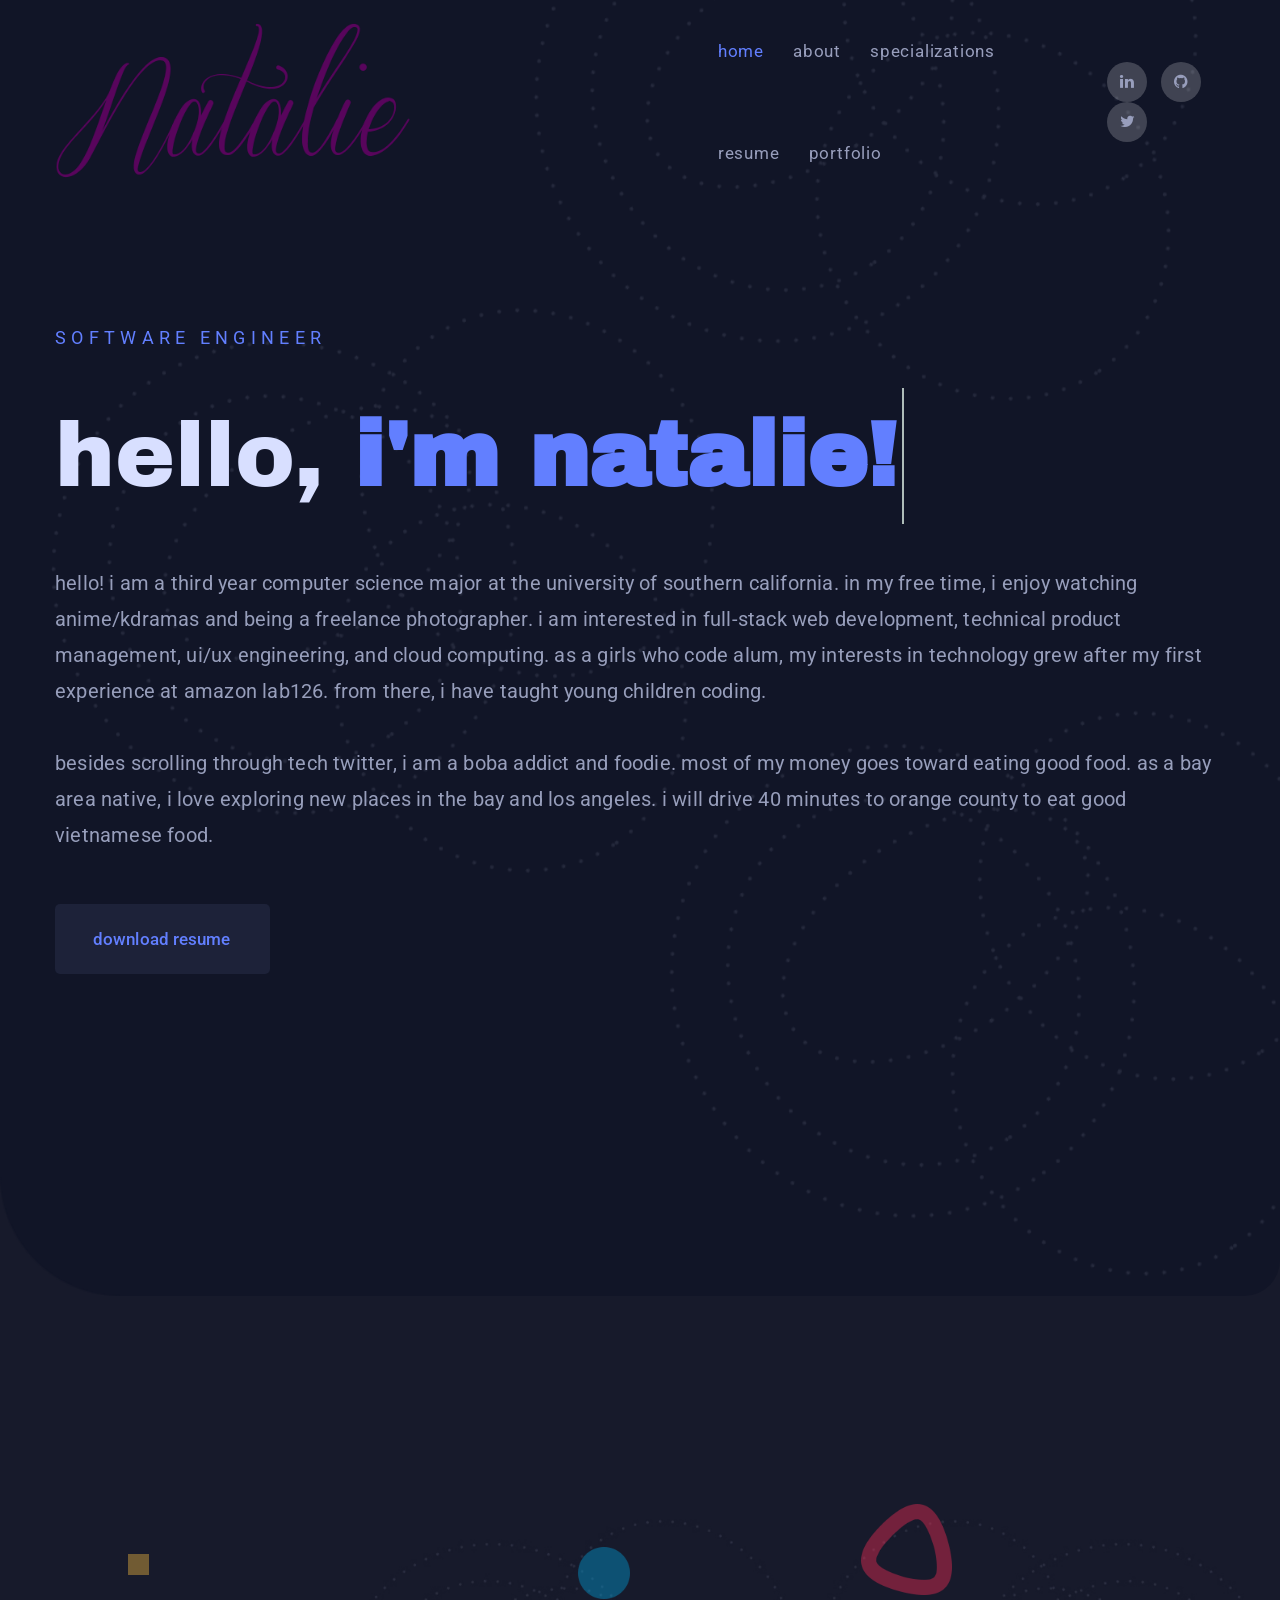
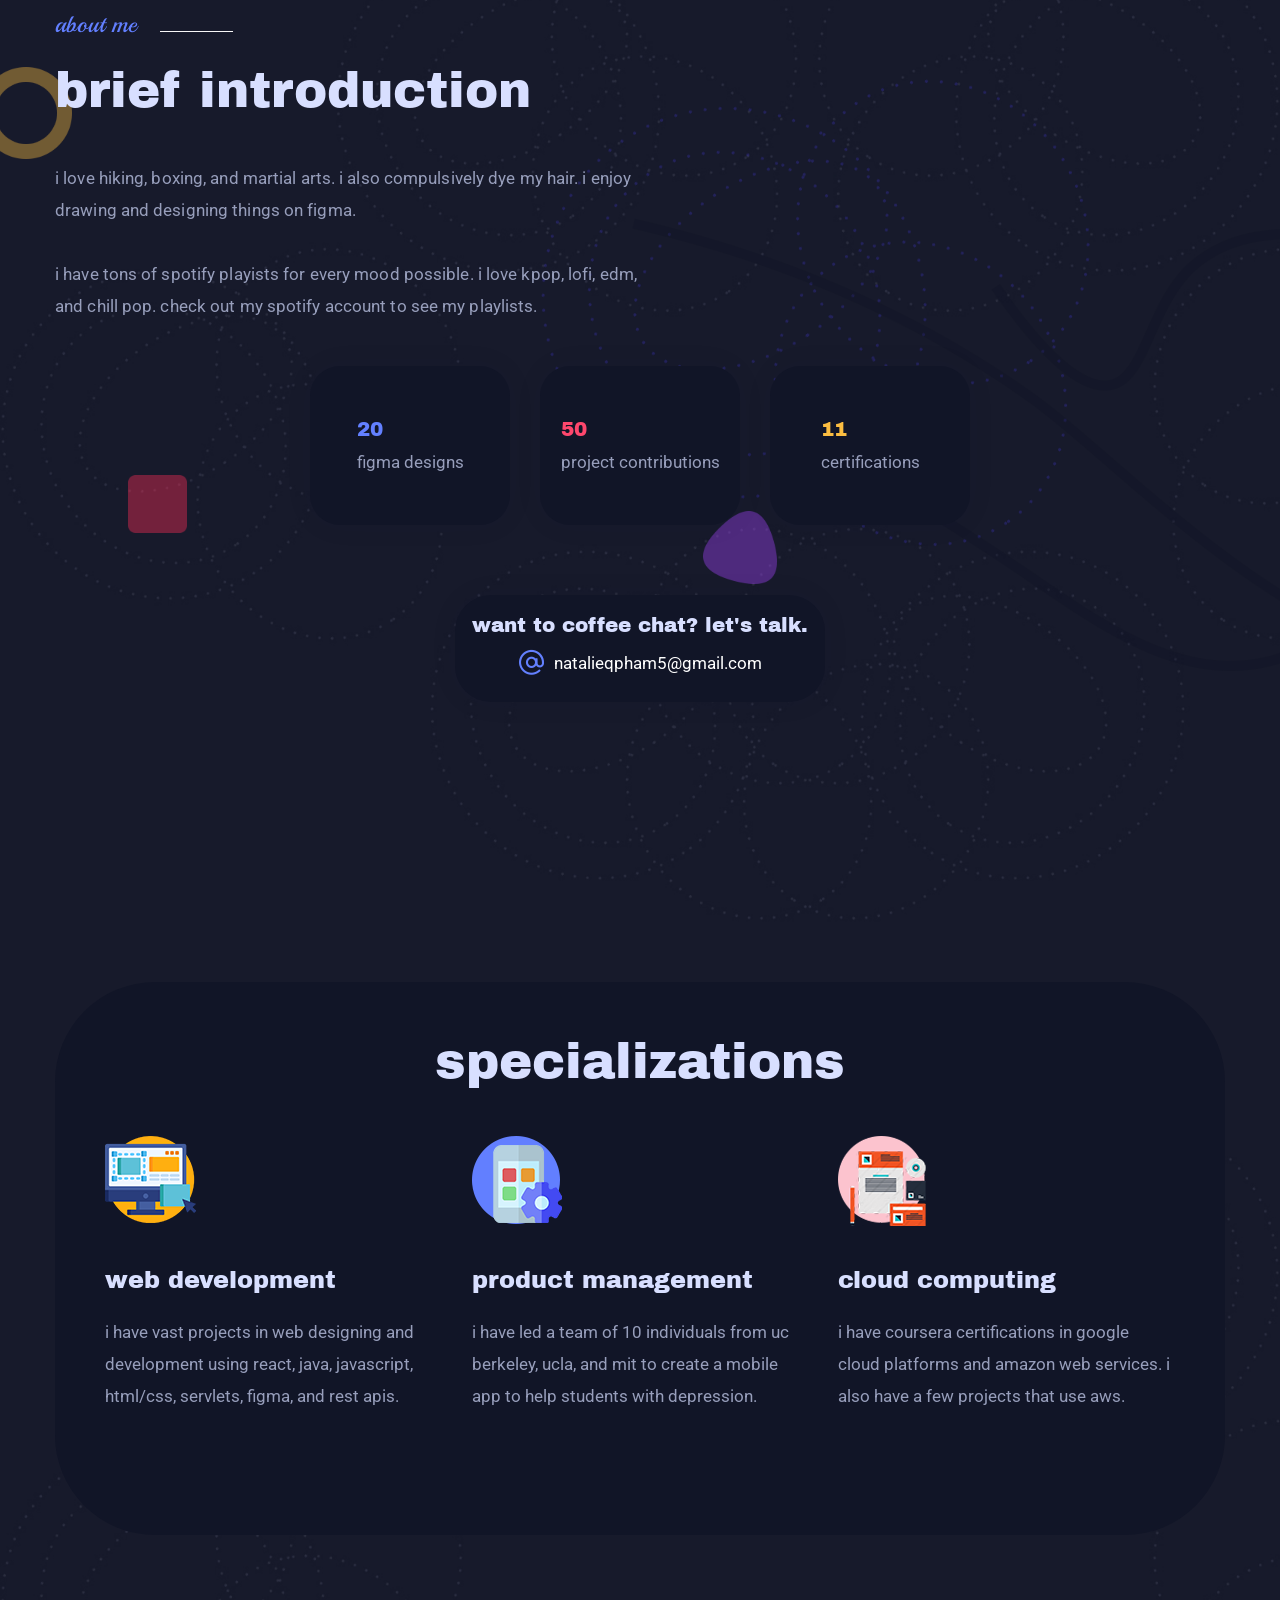
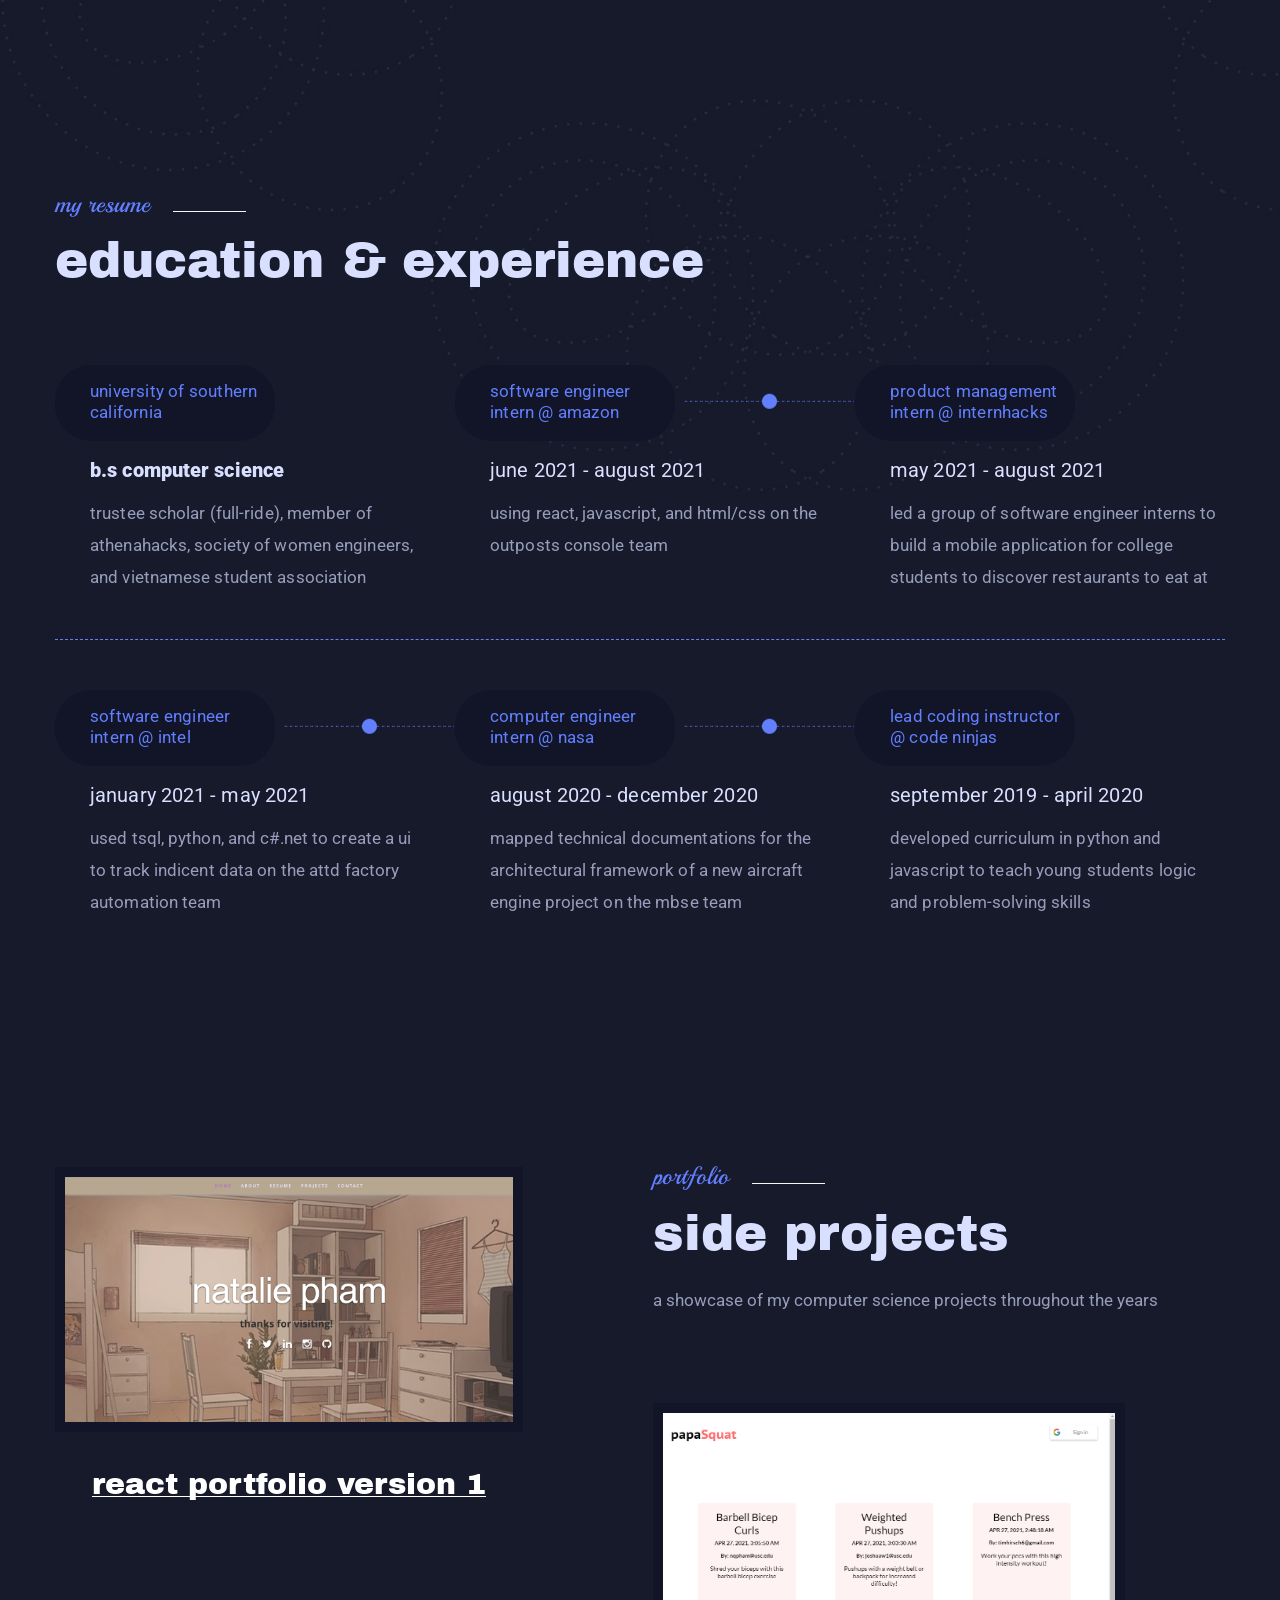
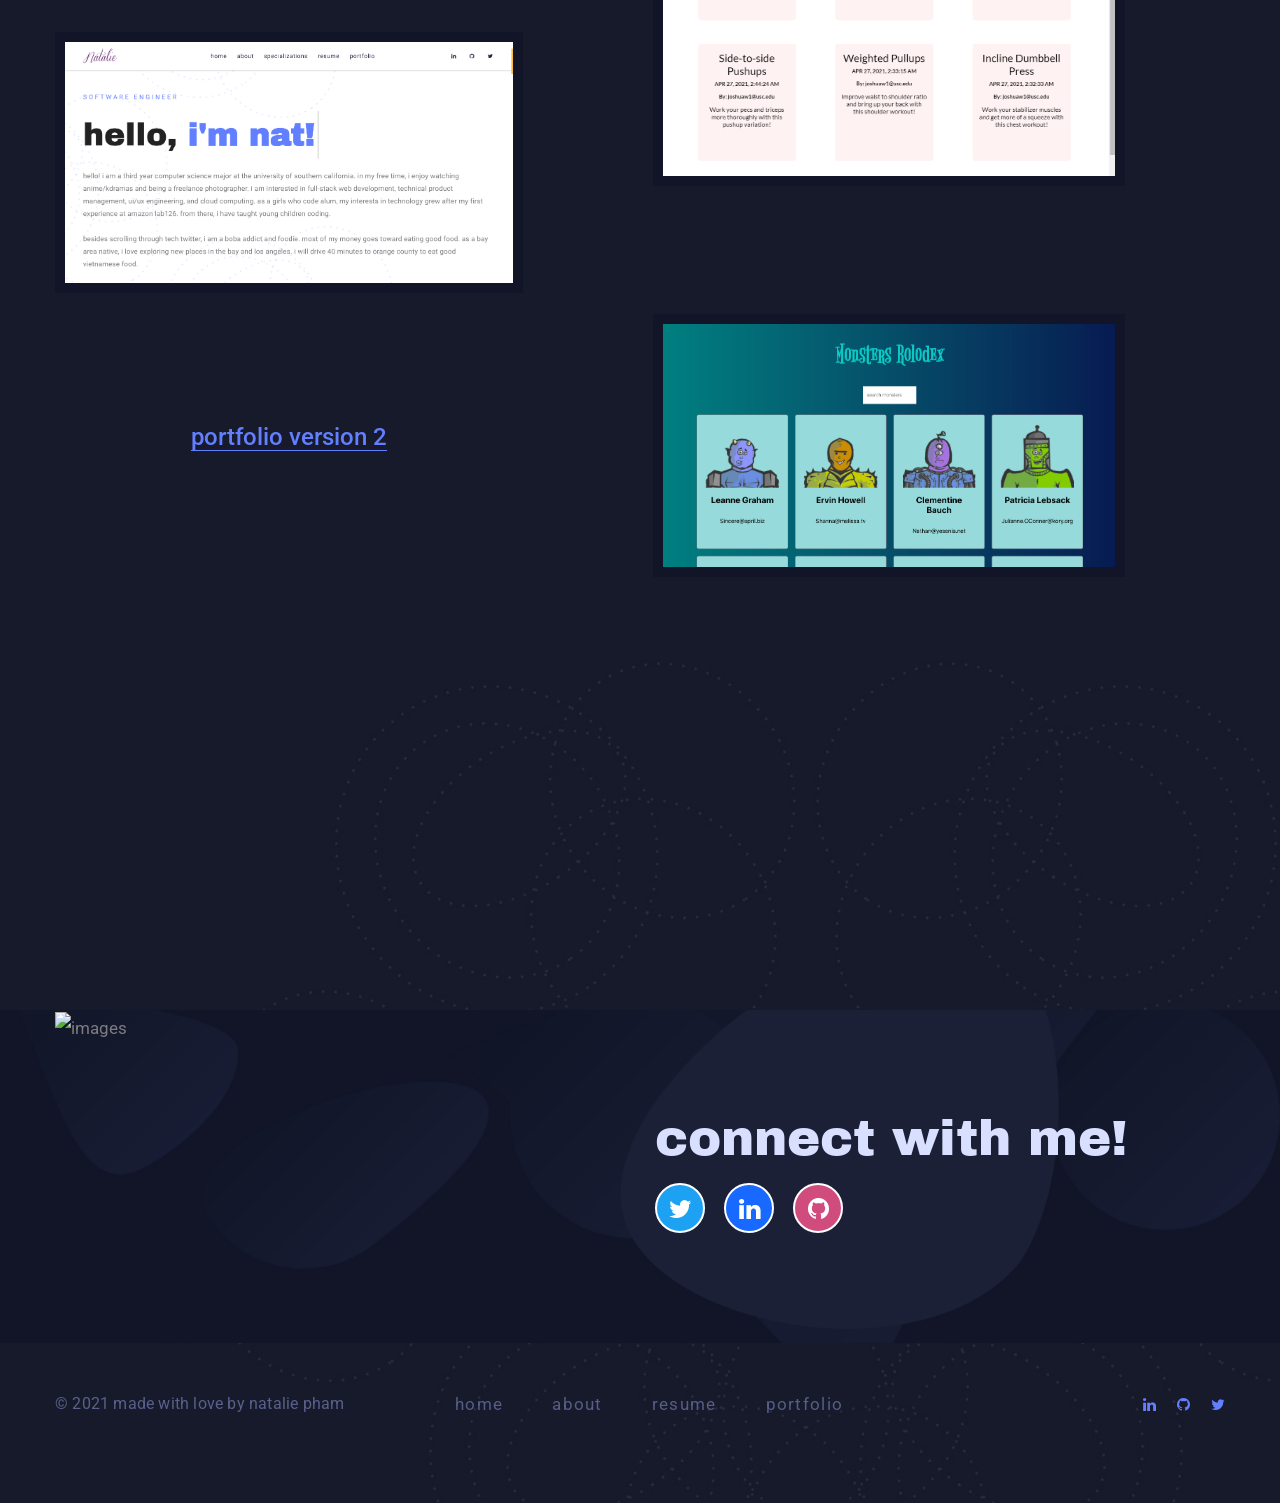
==== commit 2cf05151: "Update home4.html" ====
--- a/home4.html
+++ b/home4.html
@@ -35,7 +35,7 @@
         <div class="container">
             <div class="flex-header d-flex justify-content-between align-items-center">
                 <div id="logo" class="logo">
-                    <a href="home4.html" title="Logo"><img src="images/logo/natalie.png" alt="images" data-width="122" data-height="34" data-retina="images/logo/natalie.png"></a>
+                    <a href="home4.html" title="Logo"><img src="images/logo/natalie.png" alt="images" data-width="120" data-height="34" data-retina="images/logo/natalie.png"></a>
                 </div>
                 <div dir="rtl" class="btn-menu mobile-header__menu-button">
                     <div class="line line-1"></div>
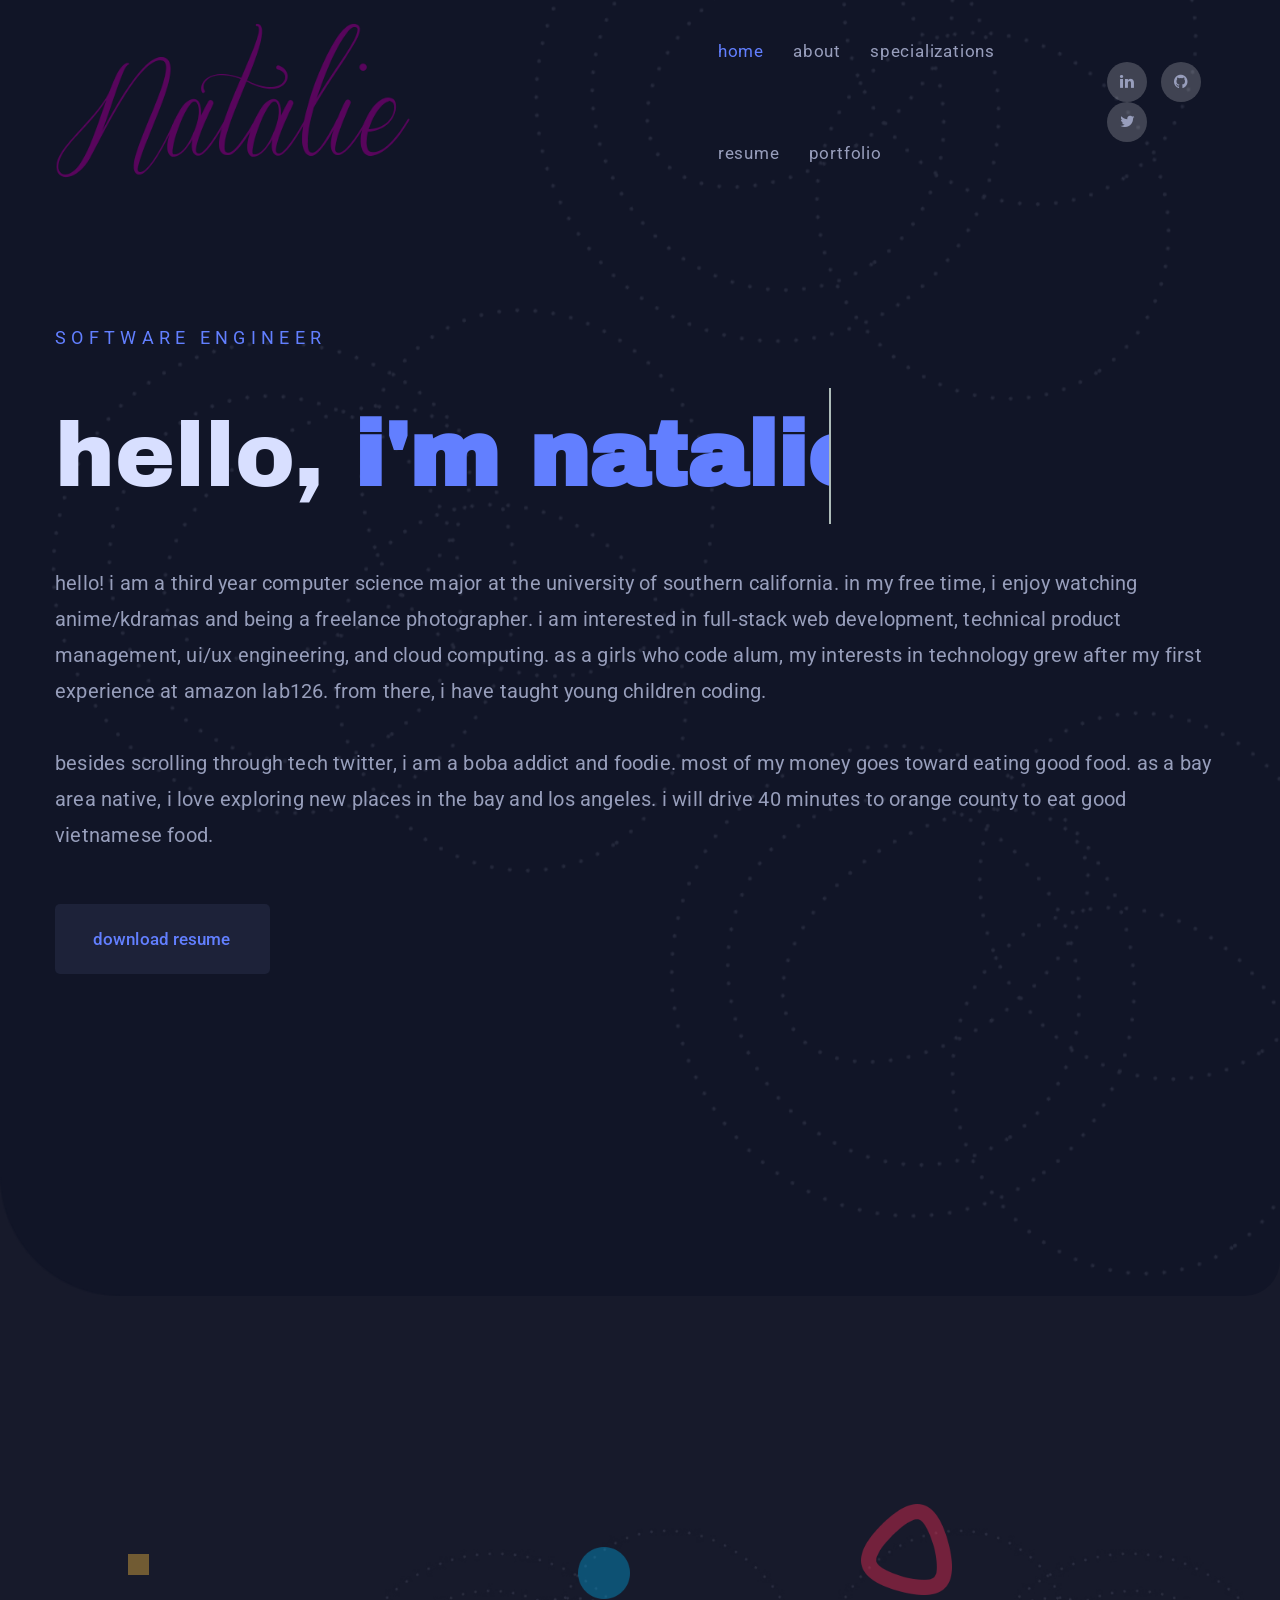
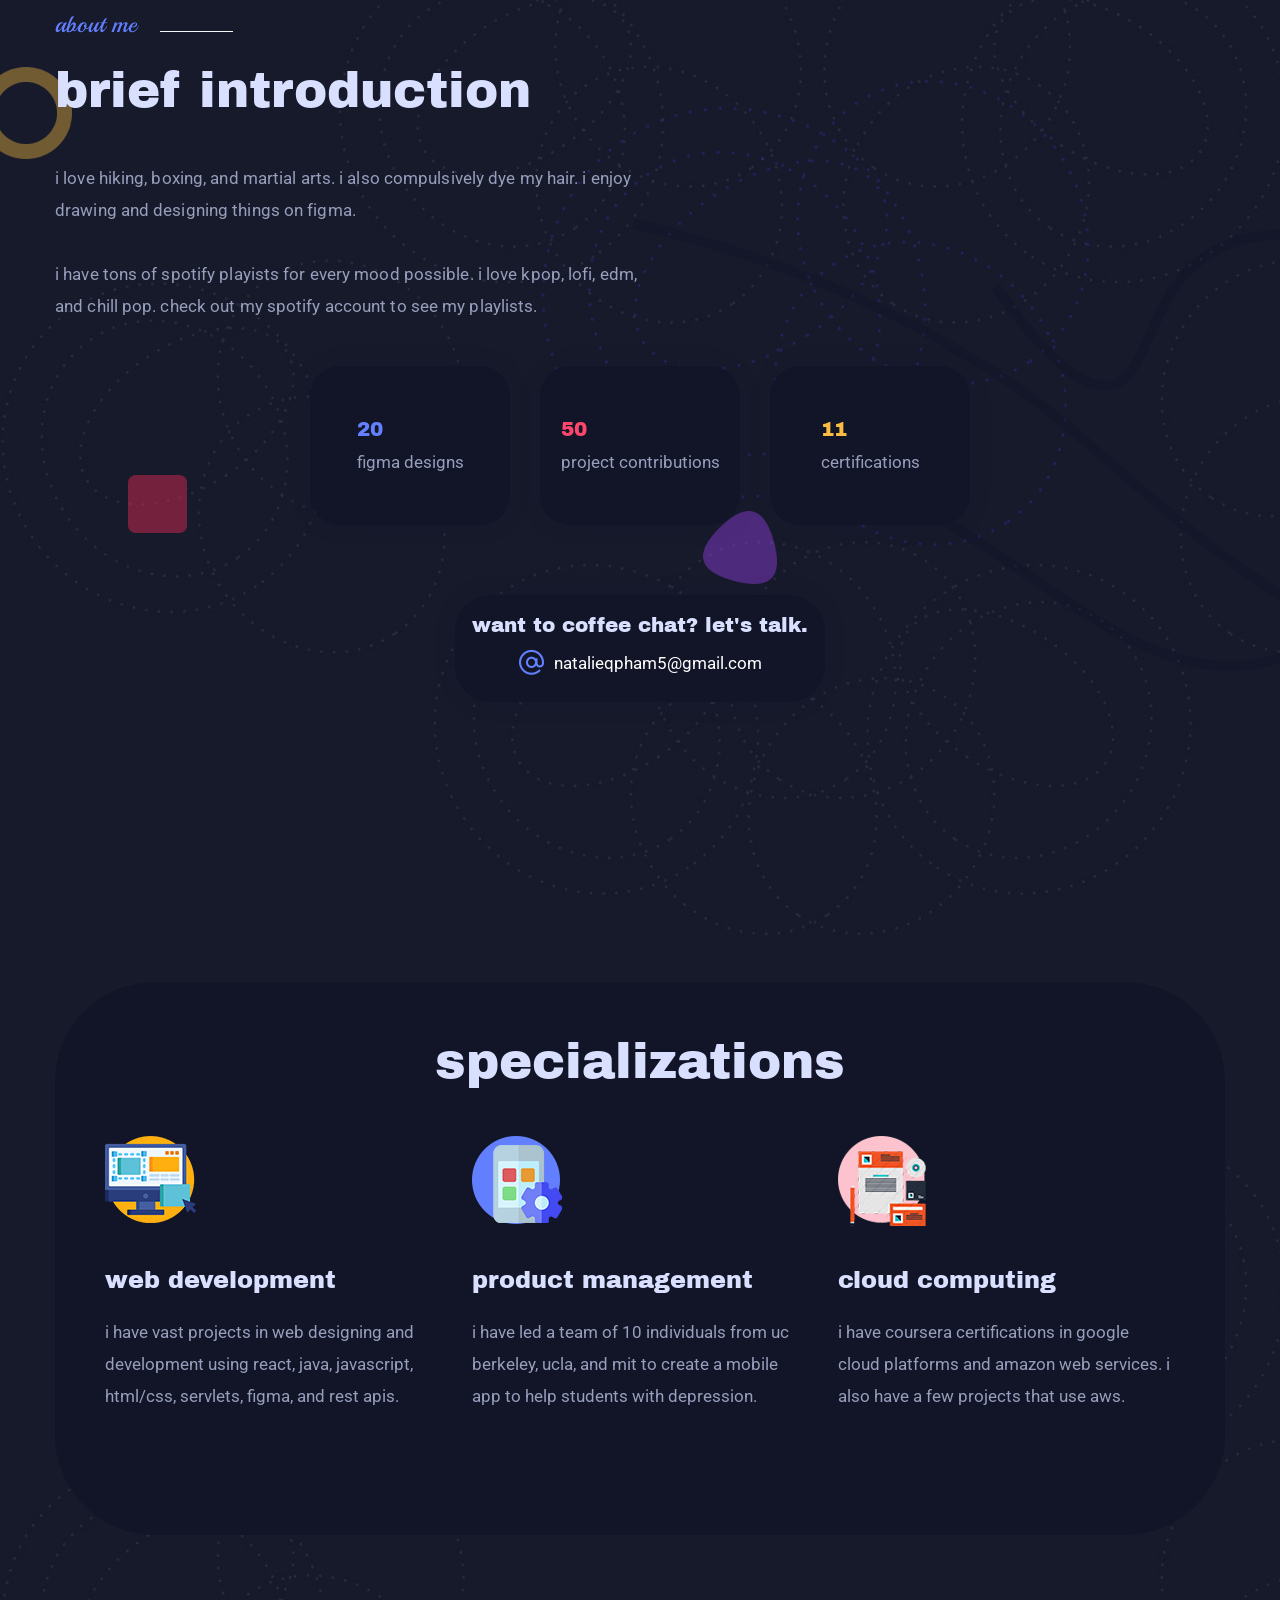
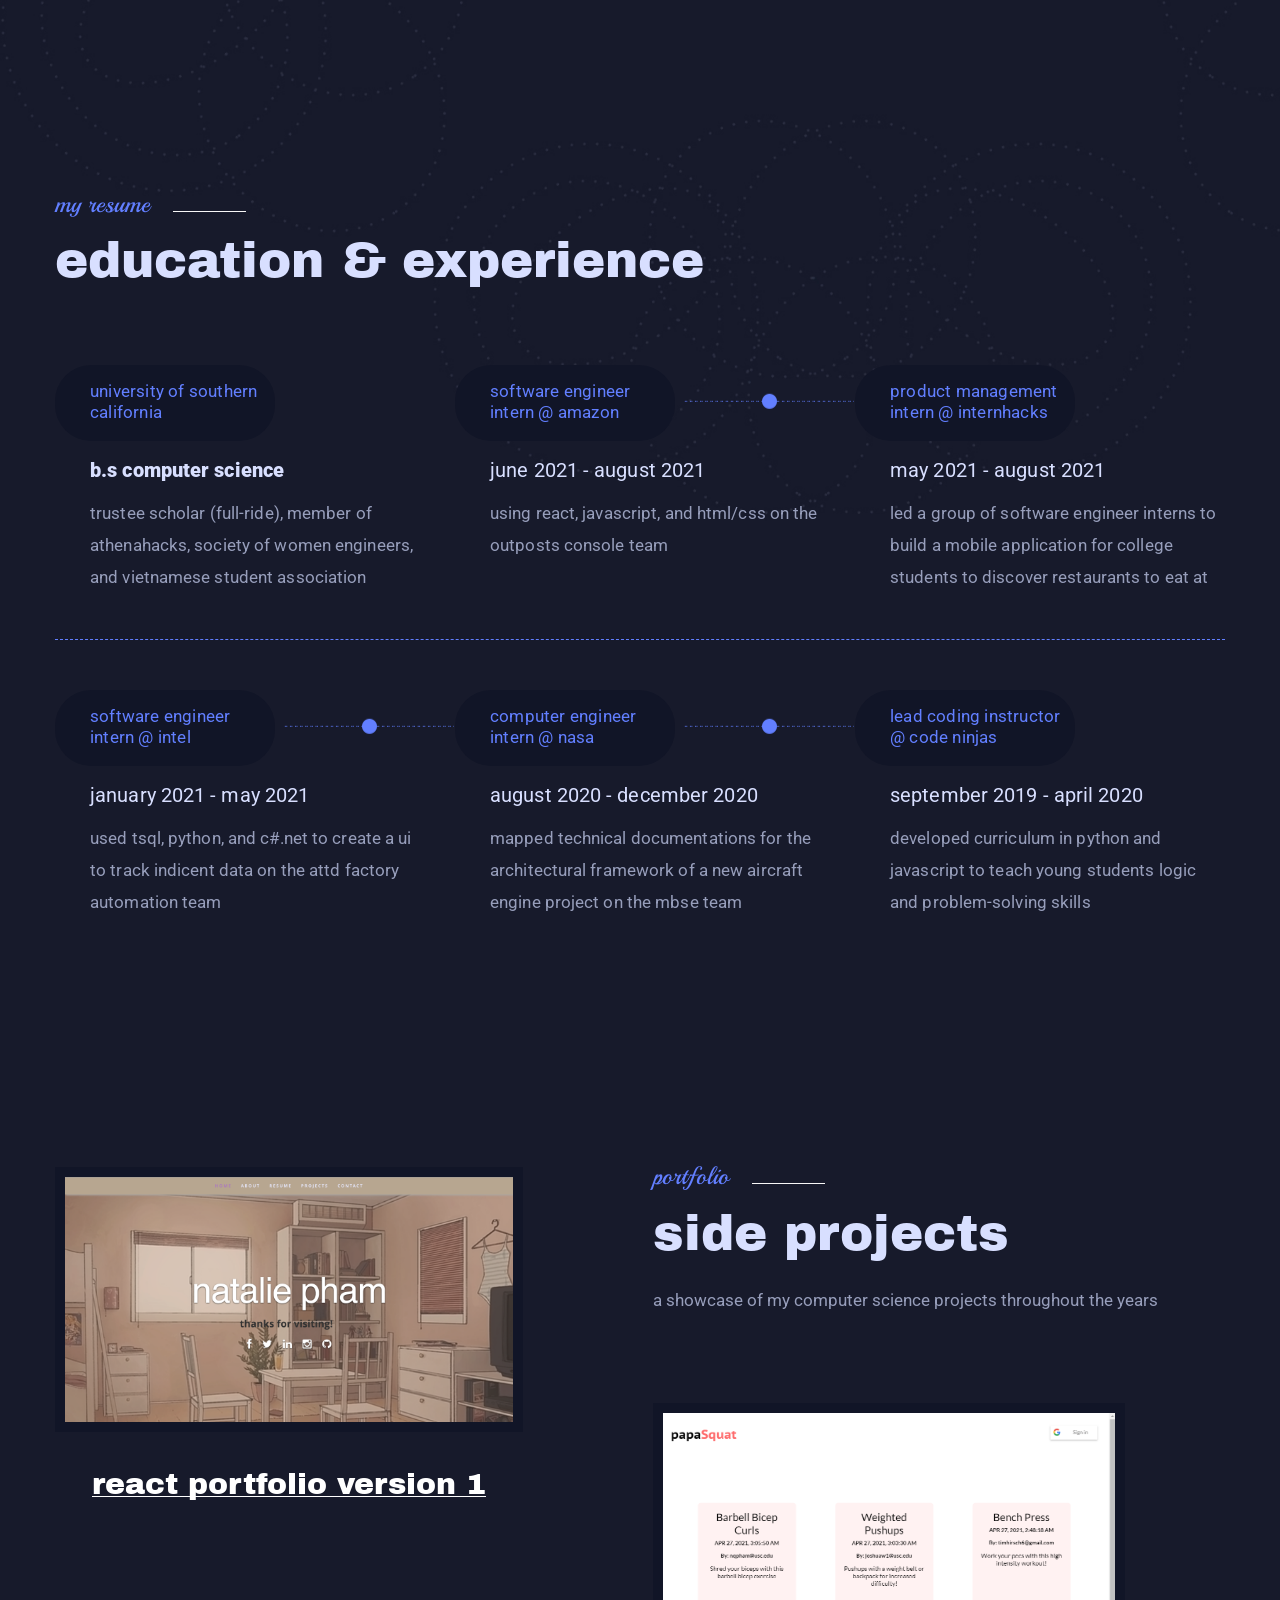
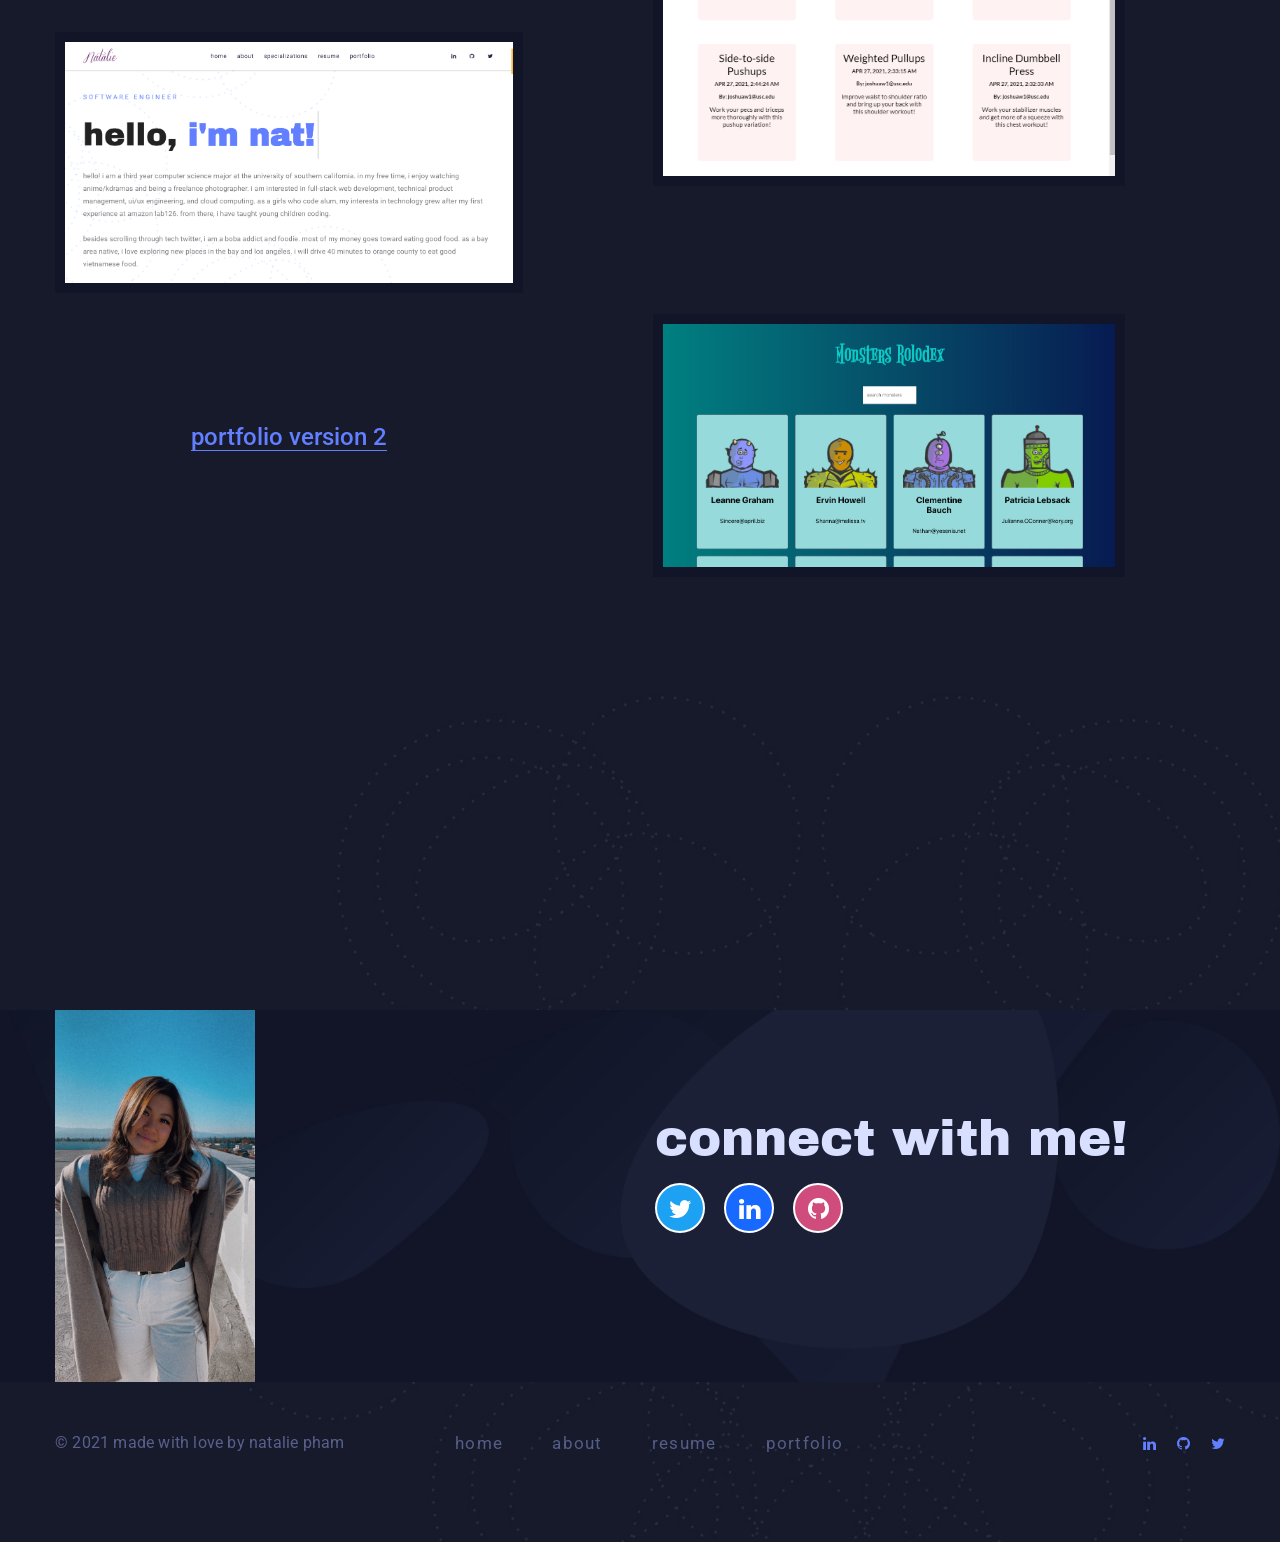
==== commit f93df246: "Update home4.html" ====
--- a/home4.html
+++ b/home4.html
@@ -439,7 +439,7 @@
                     <div class="row">
                         <div class="col-lg-6">
                             <div class="featured-post animate-element wow delay5 fadeZooming" data-wow-delay="0.5s">
-                                <img src="images/section/profilepic.jpg" width = "200" height = "70" alt="images">
+                                <img src="images/section/profilepic.JPG" width = "200" height = "70" alt="images">
                             </div>
                         </div>
                         <div class="col-lg-6">
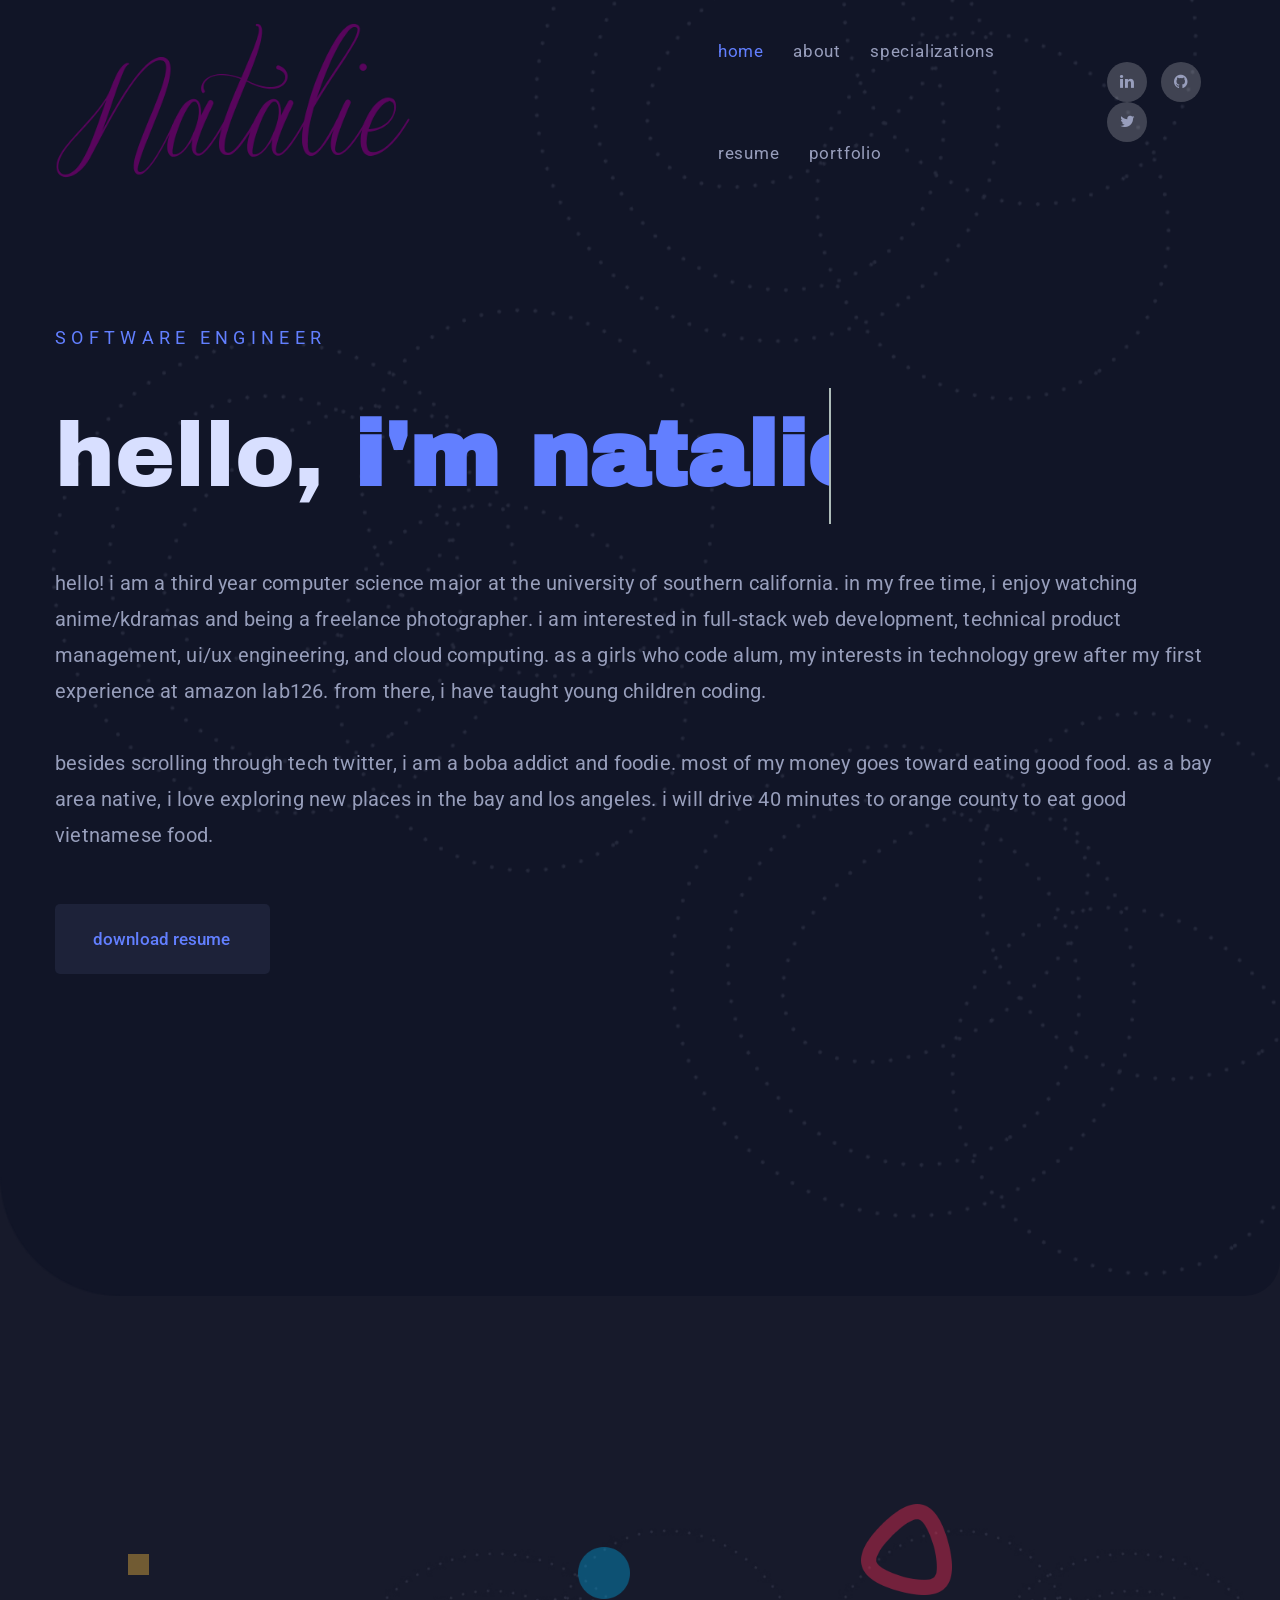
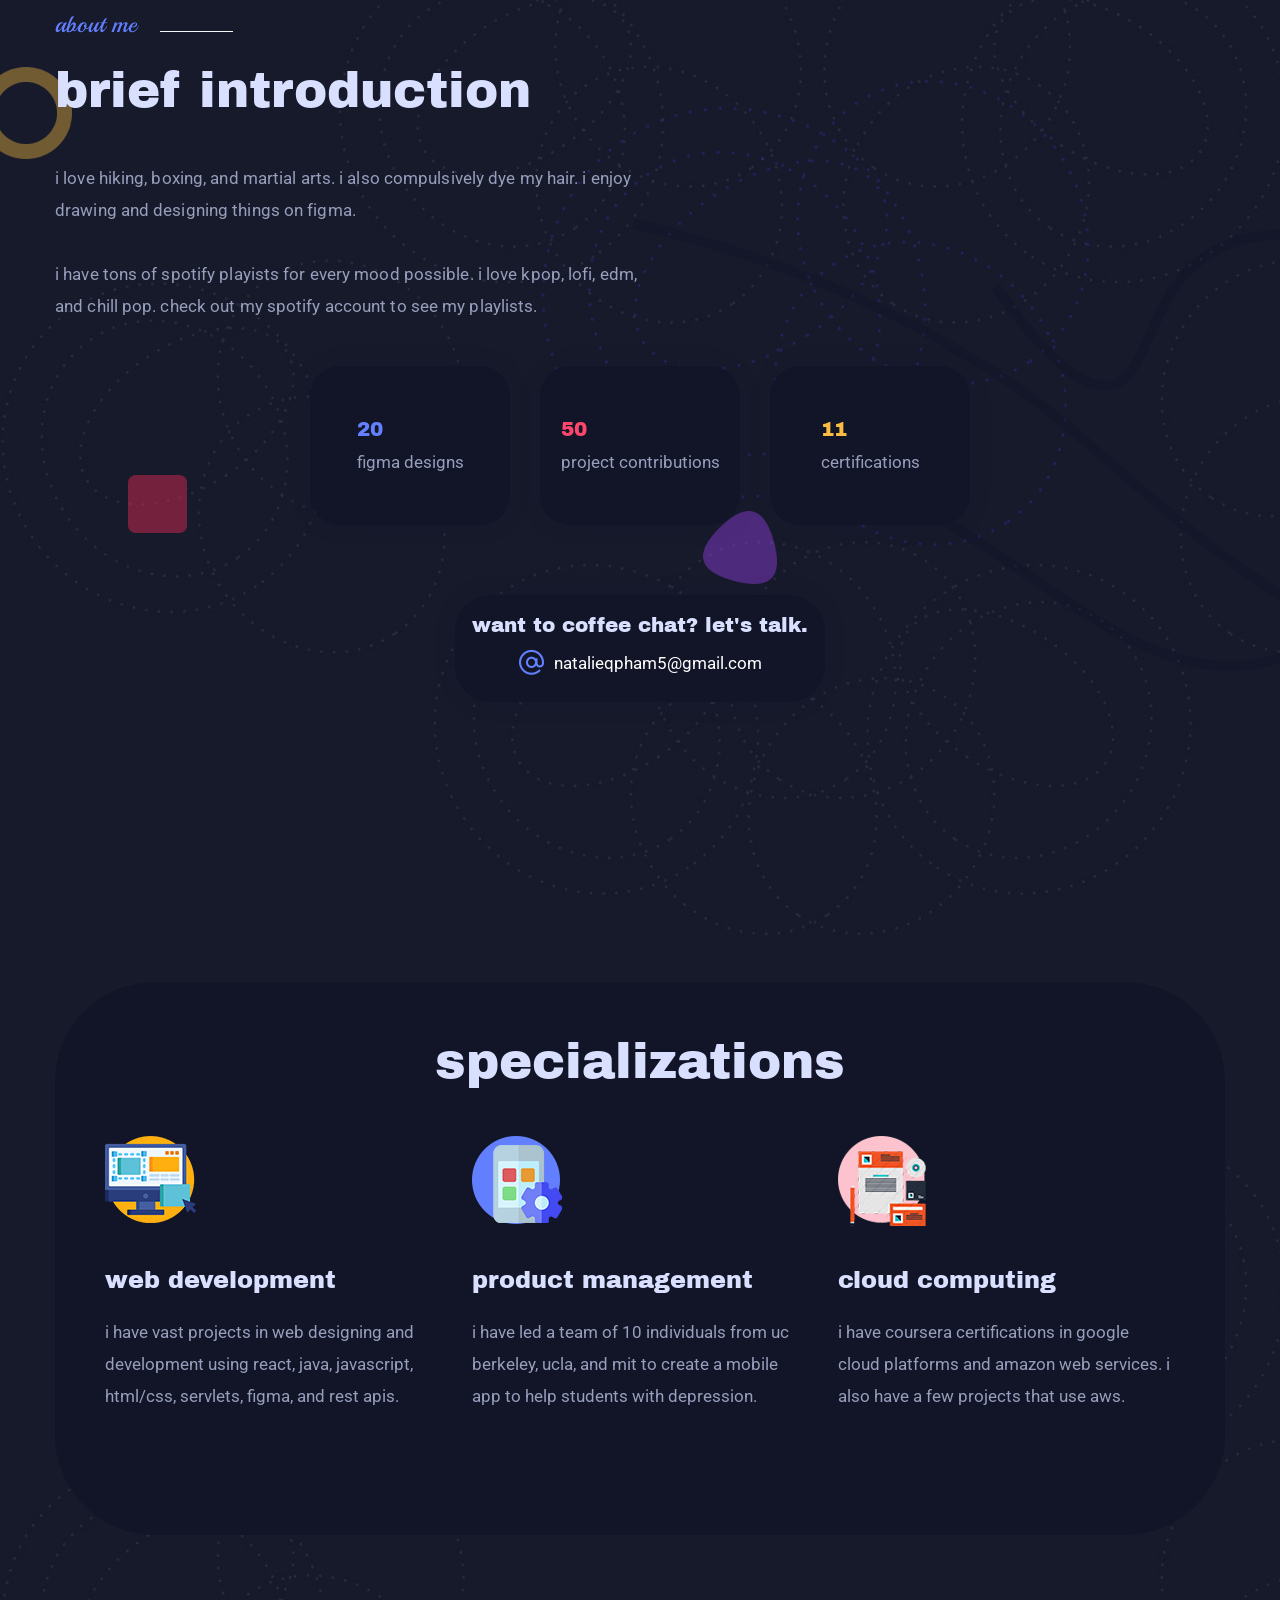
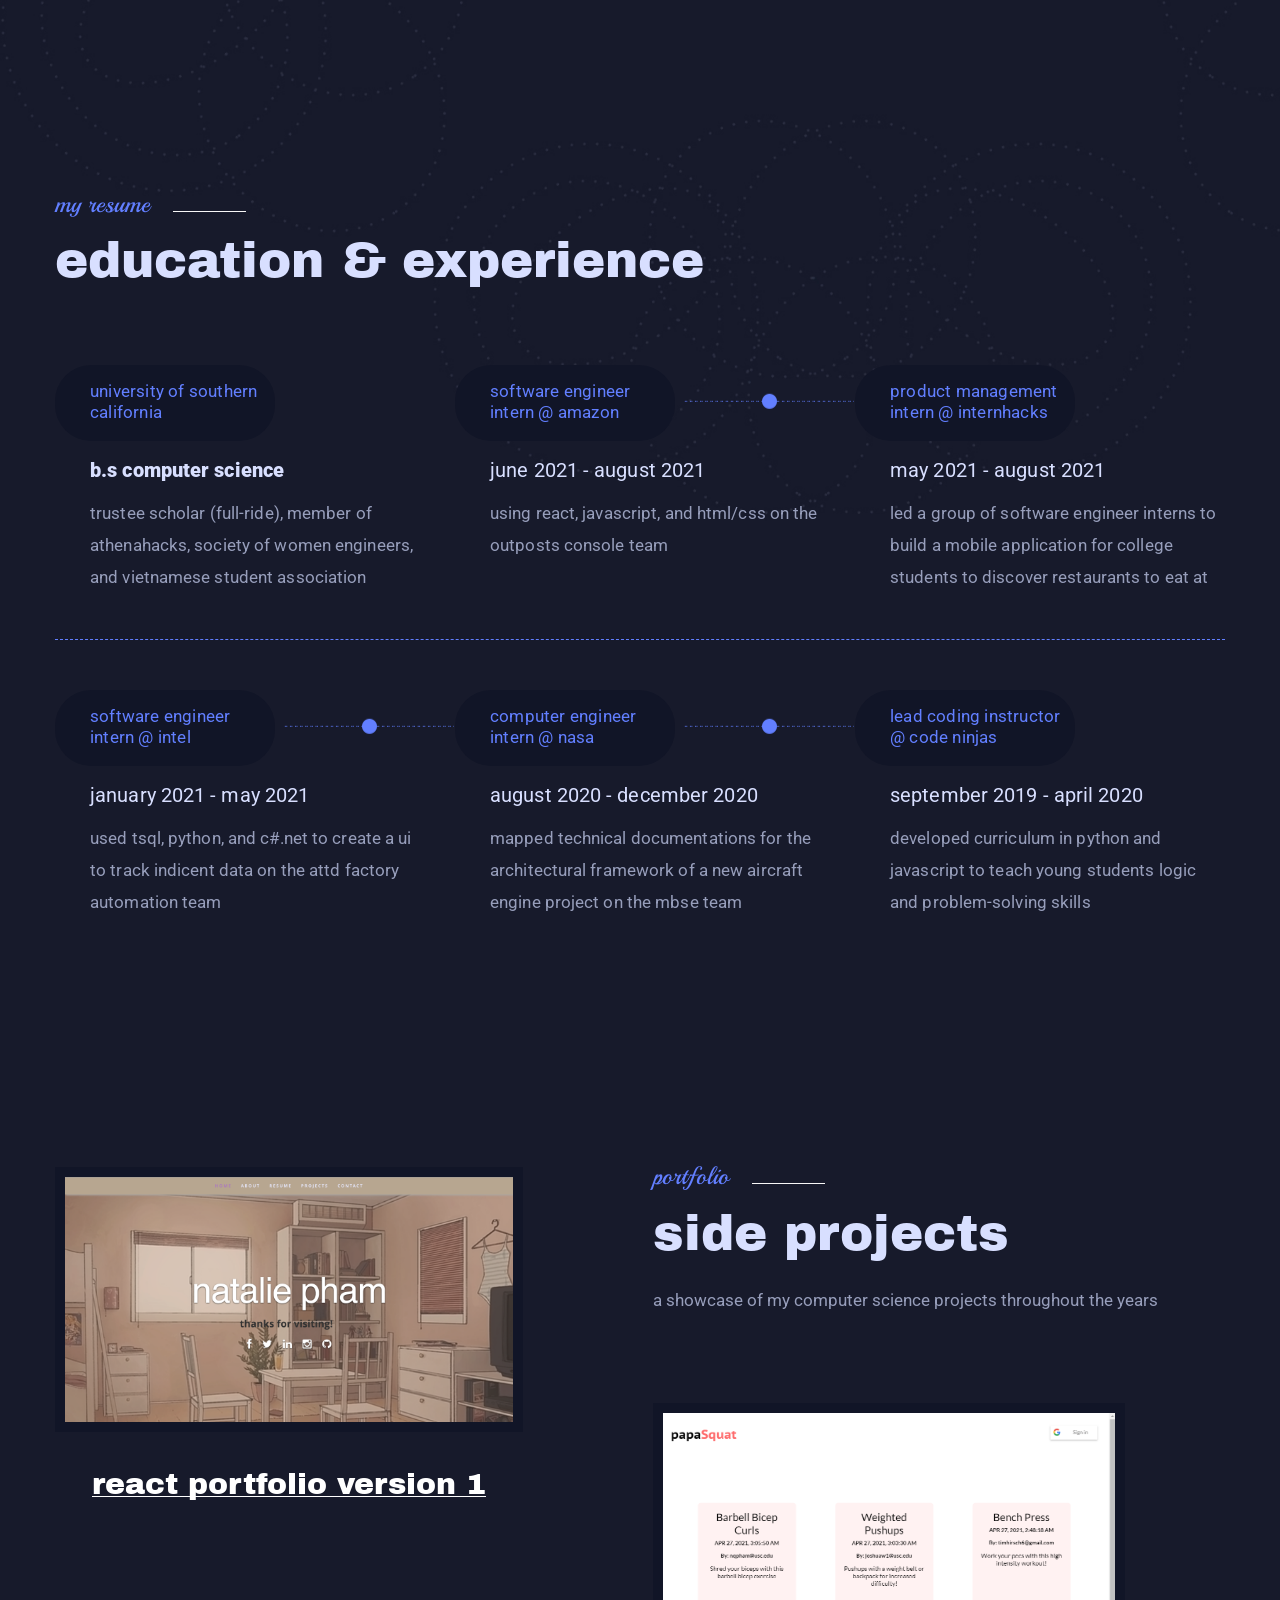
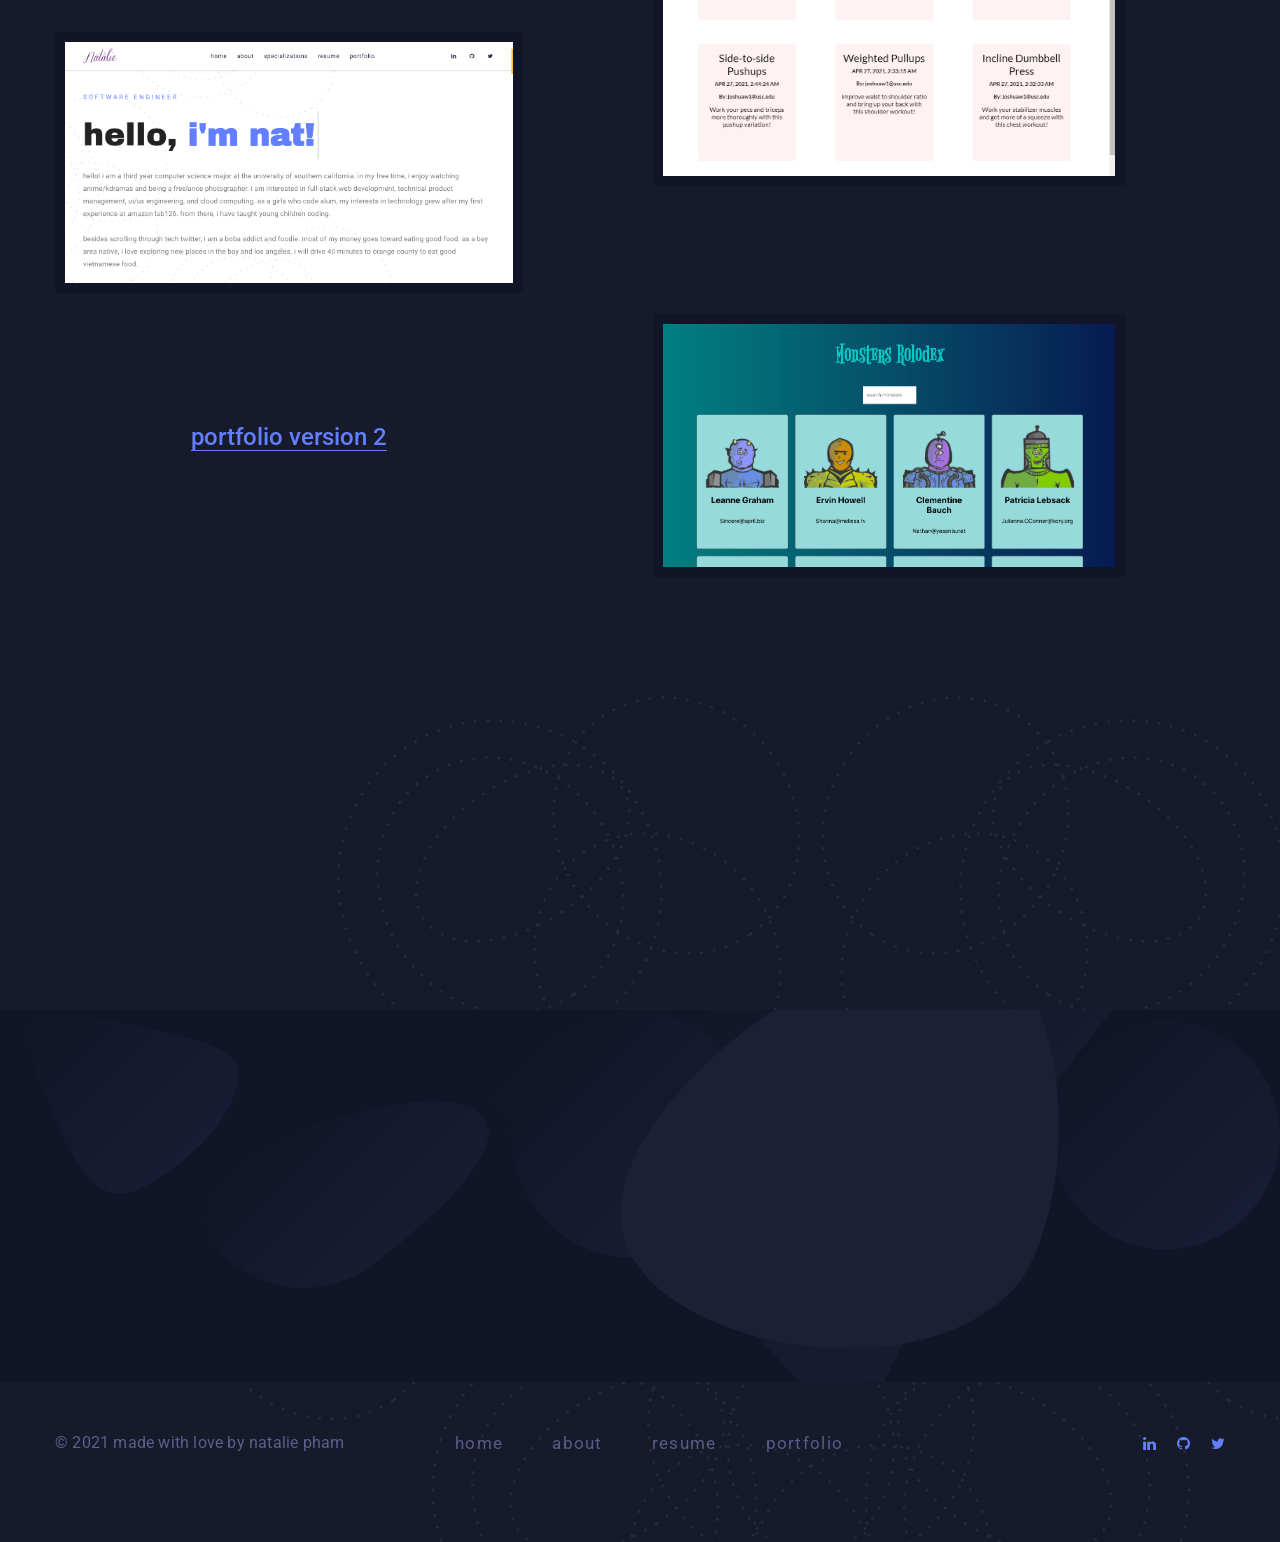
==== commit 01984624: "Update home4.html updated linkedin github and twitter" ====
--- a/home4.html
+++ b/home4.html
@@ -446,9 +446,9 @@
                             <div class="content-inner animate-element wow delay5 fadeInUp" data-wow-delay="0.5s">
                                 <h2 class="title mg-b14 color-d11">connect with me!</h2>
                                 <div class="site-list has-border">
-                                    <a href="#" class="bg-s1"><i class="fa fa-twitter" aria-hidden="true"></i></a>
-                                    <a href="#" class="bg-s2"><i class="fa fa-linkedin" aria-hidden="true"></i></a>
-                                    <a href="#" class="bg-s3"><span class="fa fa-github" aria-hidden = "true"></span></a>
+                                    <a href="https://twitter.com/natotodoroki" class="bg-s1"><i class="fa fa-twitter" aria-hidden="true"></i></a>
+                                    <a href="https://www.linkedin.com/in/nataliepham25/" class="bg-s2"><i class="fa fa-linkedin" aria-hidden="true"></i></a>
+                                    <a href="https://github.com/nataliepham25" class="bg-s3"><span class="fa fa-github" aria-hidden = "true"></span></a>
                                 </div>
                             </div>
                         </div>
